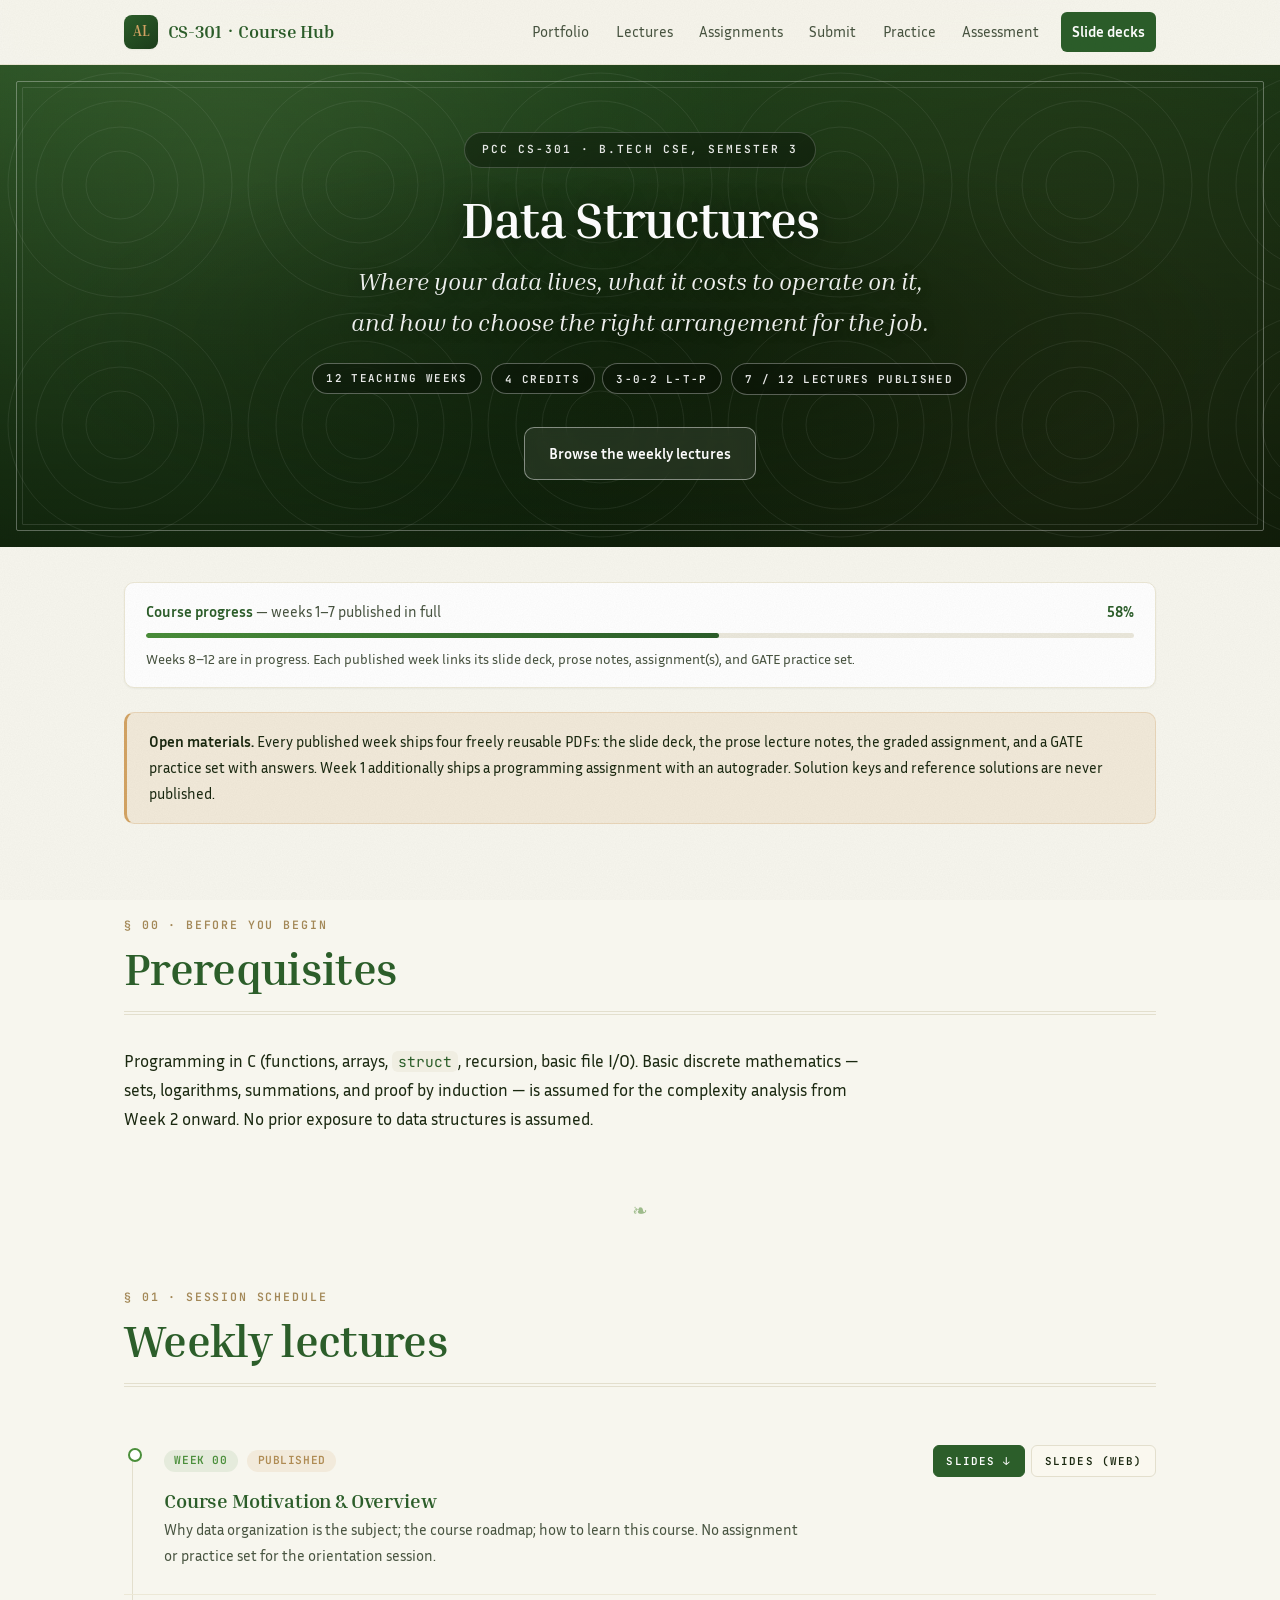
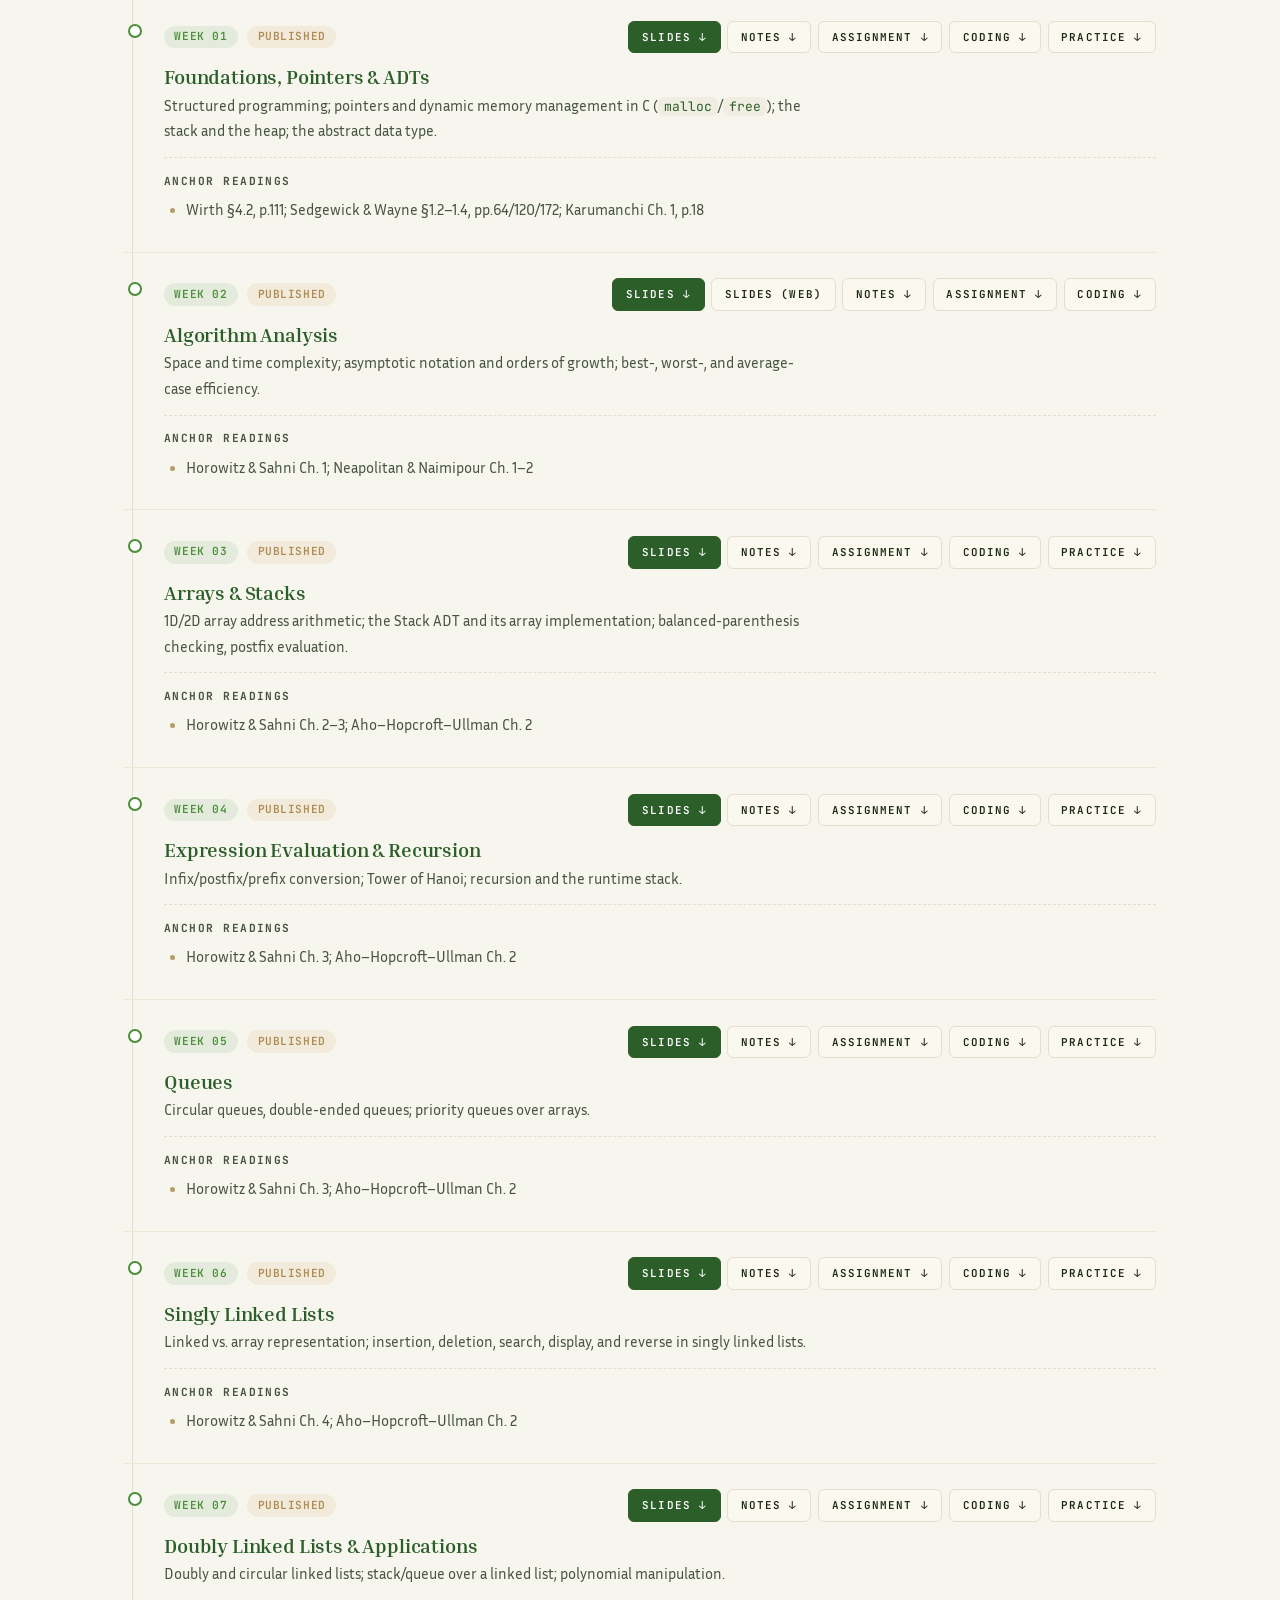
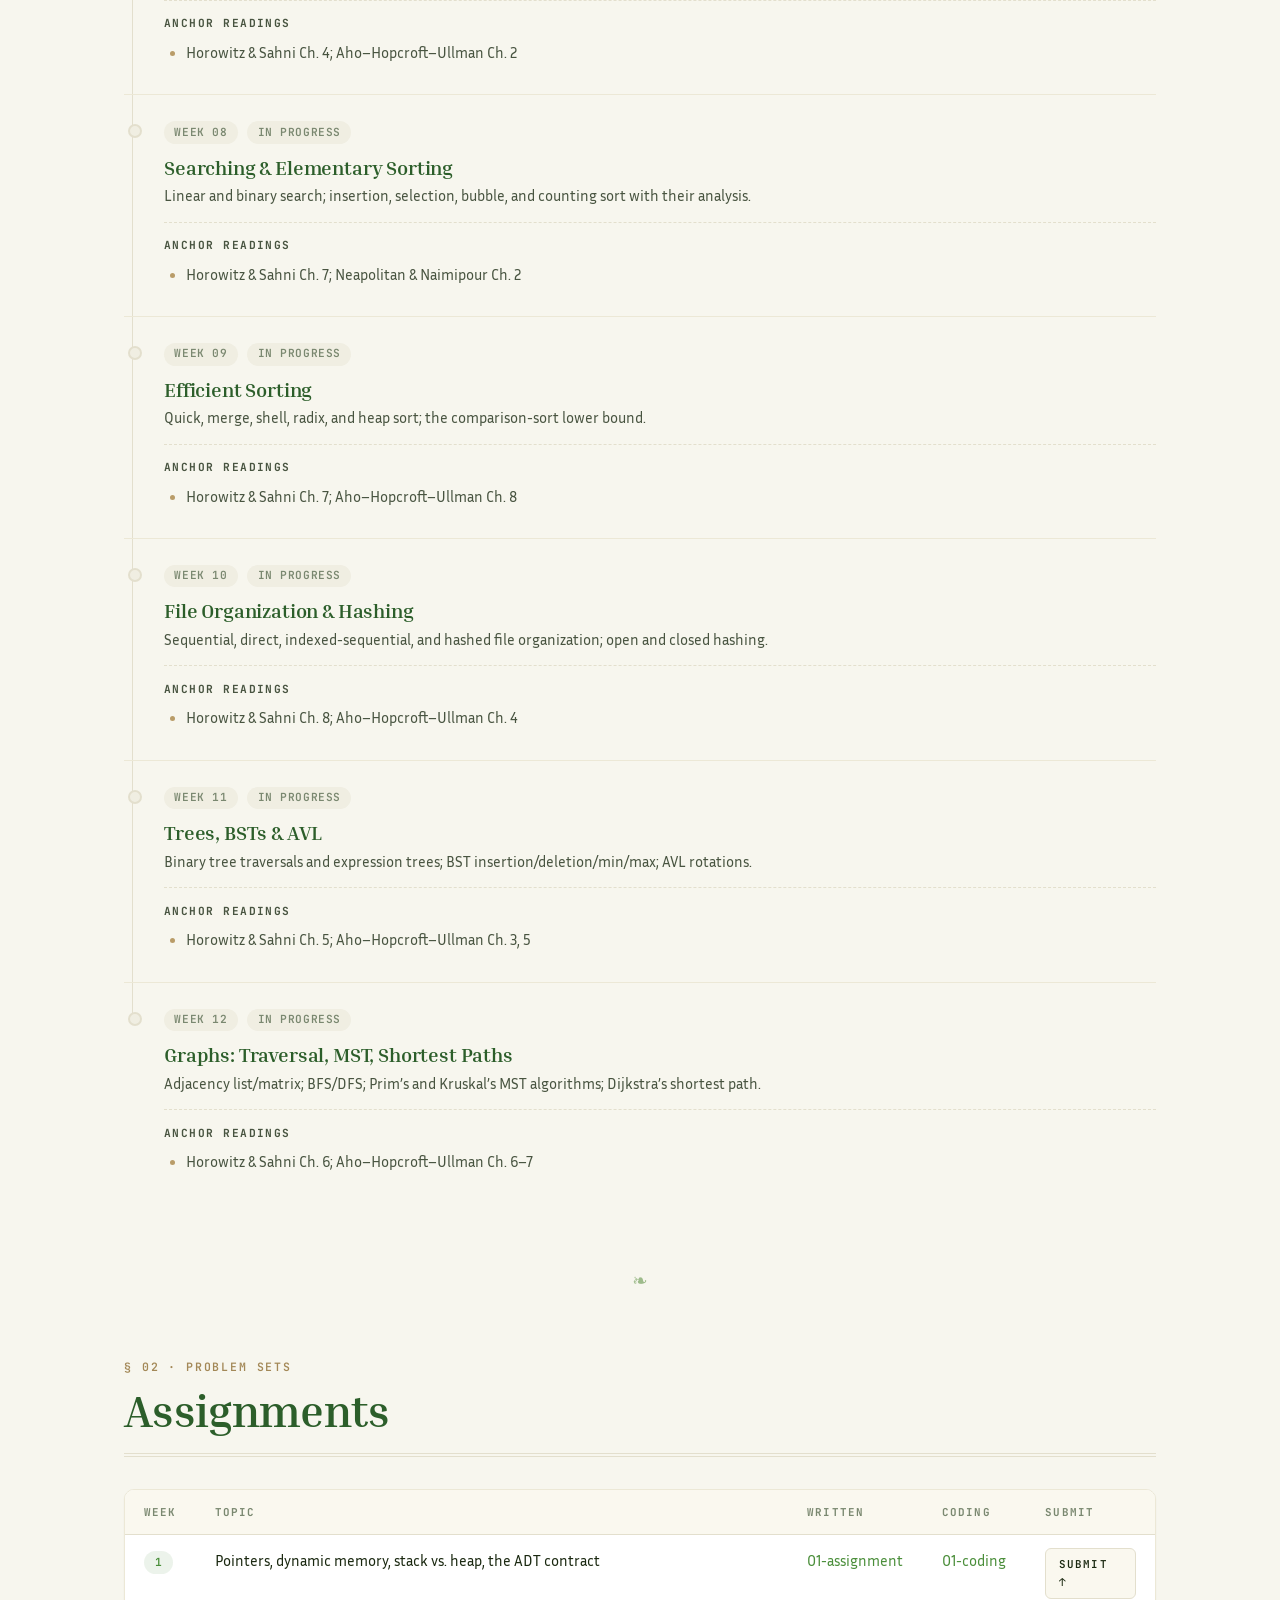
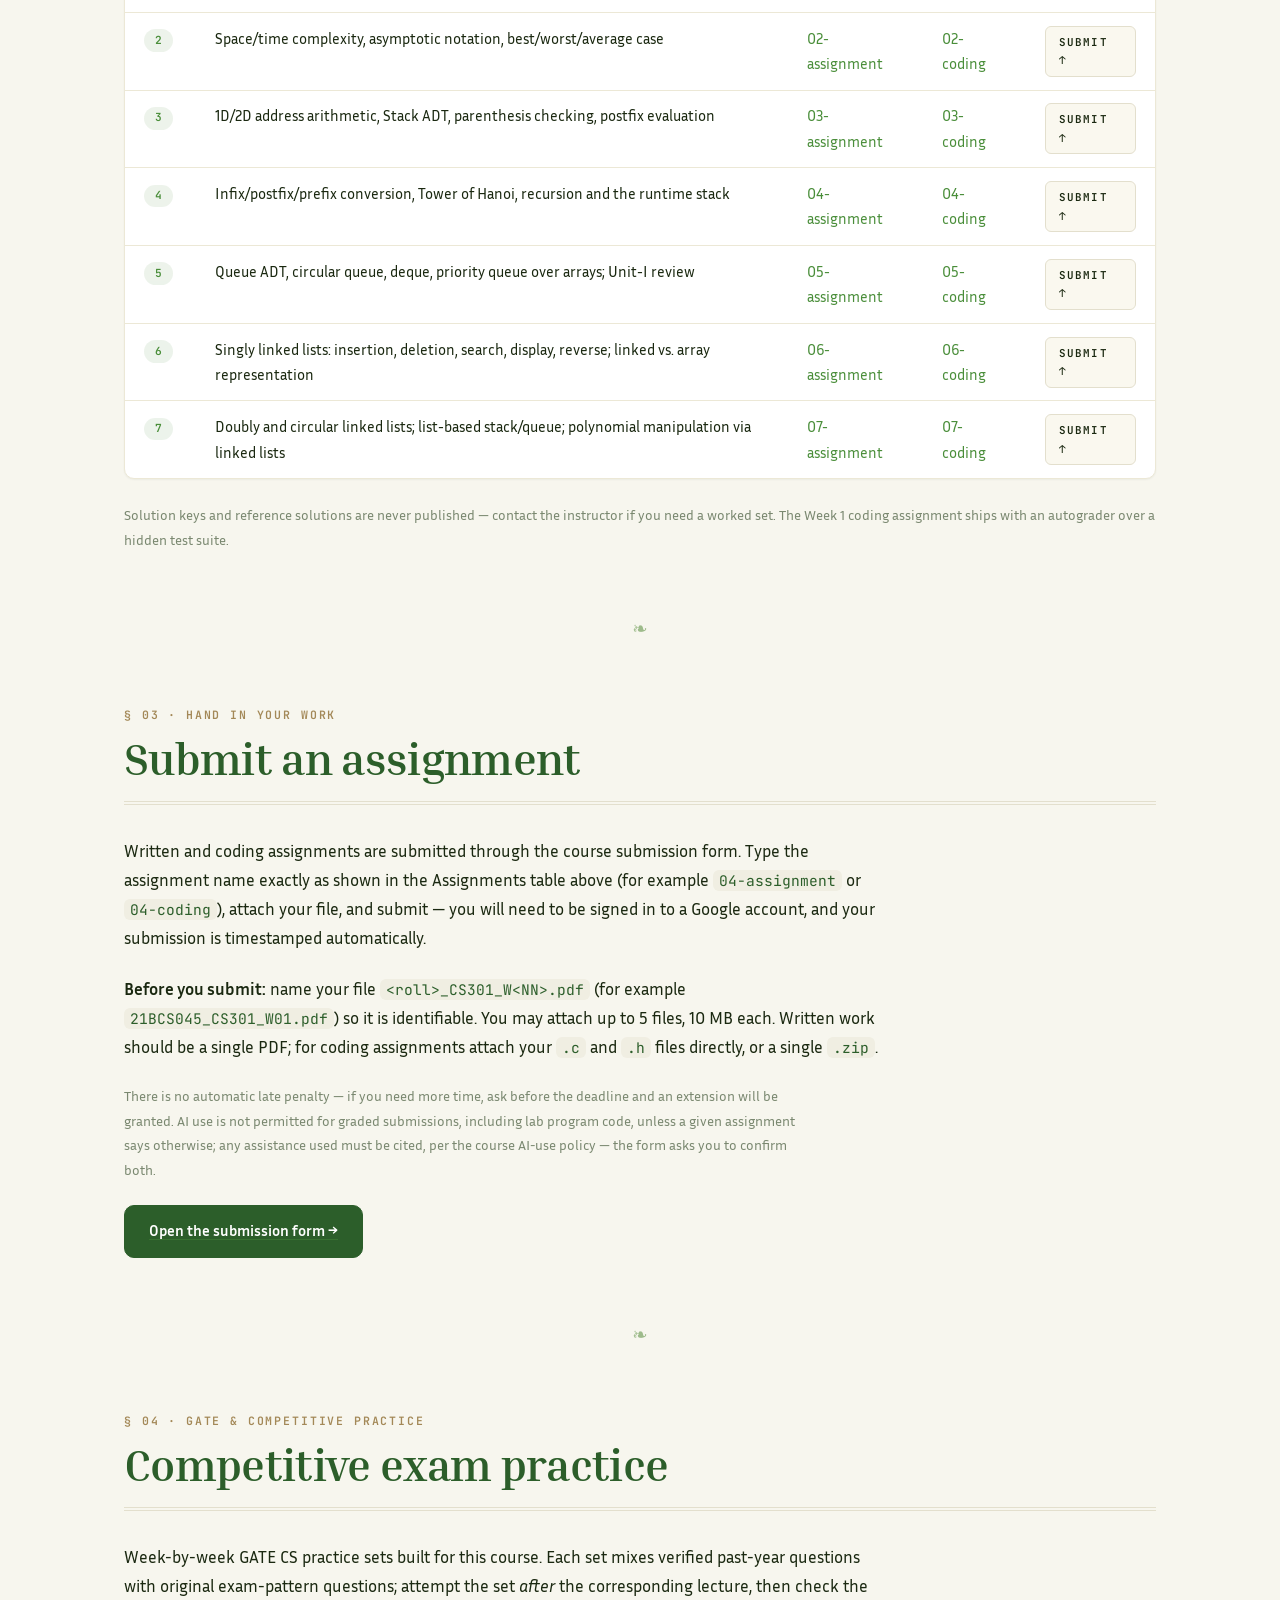
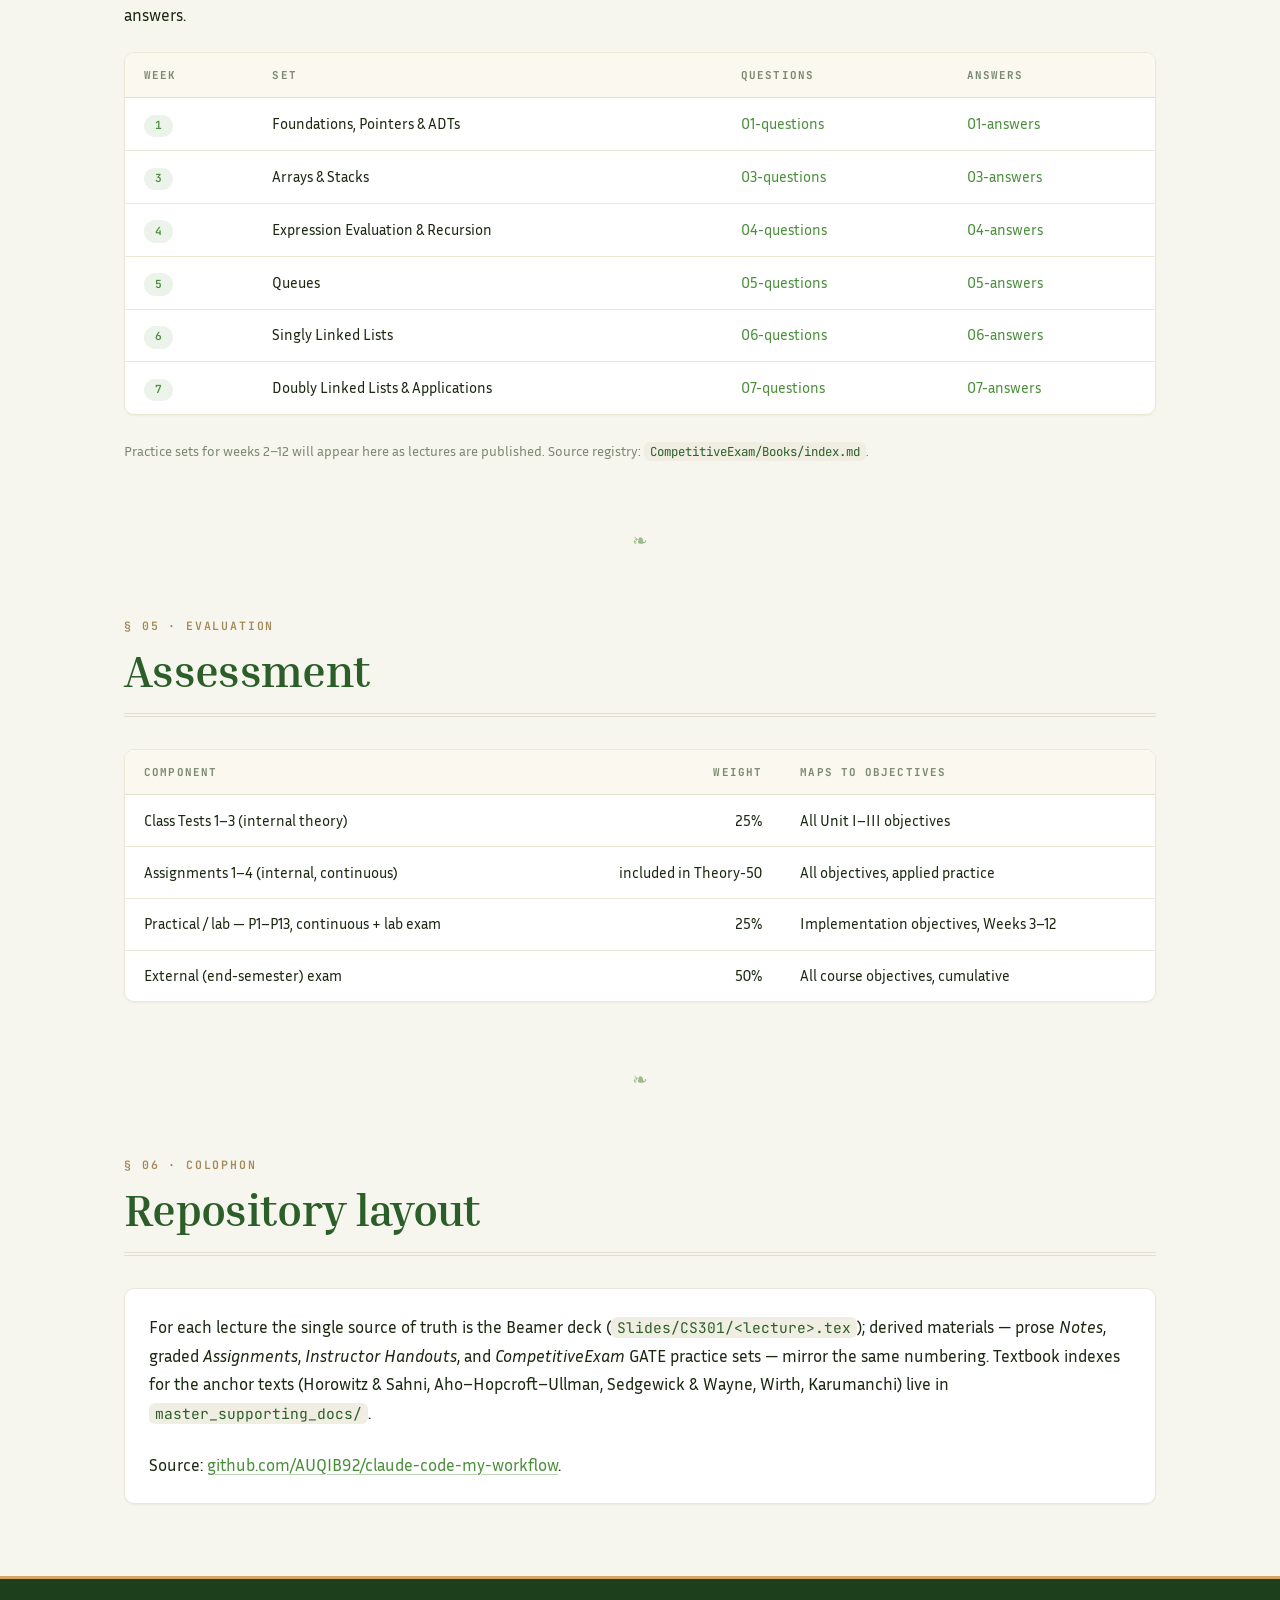
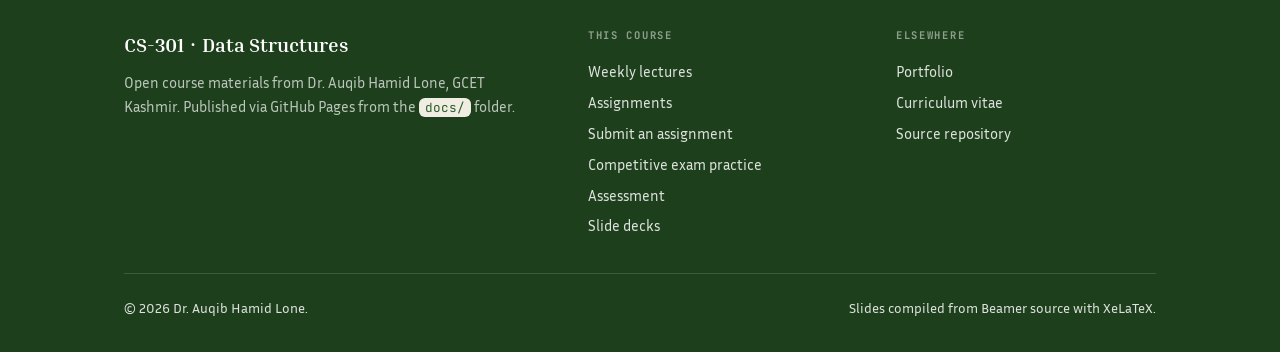
==== docs/courses/cs301/index.html @ 8ab89bd3 "Publish CS301 Week 7 (doubly linked lists & applications) course materials Slides: 39-frame Beamer d" ====
<!DOCTYPE html>
<html lang="en">
<head>
  <meta charset="UTF-8">
  <meta name="viewport" content="width=device-width, initial-scale=1.0">
  <title>Data Structures (CS-301) — Course Hub</title>
  <meta name="description" content="Lecture slides, notes, assignments, and competitive-exam practice for PCC CS-301 Data Structures — B.Tech CSE, Semester 3.">
  <meta name="keywords" content="CS-301, data structures, B.Tech, CSE, lecture slides, pointers, linked lists, trees, graphs, sorting, hashing, GATE CS">
  <meta name="author" content="Dr. Auqib Hamid Lone">
  <meta name="theme-color" content="#2c5e2a">

  <!-- Favicon (inline) -->
  <link rel="icon" href="data:image/svg+xml,%3Csvg xmlns='http://www.w3.org/2000/svg' viewBox='0 0 64 64'%3E%3Crect width='64' height='64' rx='14' fill='%232c5e2a'/%3E%3Ctext x='32' y='43' font-family='Georgia,serif' font-size='30' font-weight='700' fill='%23d4a464' text-anchor='middle'%3EAL%3C/text%3E%3C/svg%3E">

  <!-- Open Graph / social sharing -->
  <meta property="og:type" content="website">
  <meta property="og:title" content="Data Structures (CS-301)">
  <meta property="og:description" content="Course hub for PCC CS-301: 12-week lecture slides, notes, assignments, and GATE practice sets.">
  <meta property="og:url" content="https://auqib92.github.io/claude-code-my-workflow/courses/cs301/">

  <!-- Structured data for Google rich snippets -->
  <script type="application/ld+json">
  {
    "@context": "https://schema.org",
    "@type": "Course",
    "name": "Data Structures (PCC CS-301)",
    "description": "How a program lays out data in memory, what it costs to operate on it, and how to choose the right structure for a problem — from pointers and dynamic memory in C through linear ADTs, searching and sorting, to trees, balanced trees, hashing, and graphs.",
    "provider": { "@type": "Organization", "name": "B.Tech CSE, Semester 3" },
    "numberOfCredits": "4",
    "occupationalCredential": "B.Tech CSE",
    "teaches": "Pointers and dynamic memory in C, abstract data types, asymptotic complexity, stacks and queues, linked lists, searching and sorting, hashing, trees and AVL trees, graph traversal and shortest paths"
  }
  </script>

  <link rel="preconnect" href="https://fonts.googleapis.com">
  <link rel="preconnect" href="https://fonts.gstatic.com" crossorigin>
  <link href="https://fonts.googleapis.com/css2?family=Inria+Serif:ital,wght@0,400;0,700;1,400&family=Inria+Sans:wght@400;600;700&family=JetBrains+Mono:wght@400;600;700&display=swap" rel="stylesheet">
  <link rel="stylesheet" href="../../assets/site.css">
</head>
<body>

  <a class="skip-link" href="#main">Skip to content</a>

  <nav class="navbar" id="topnav">
    <div class="container navbar-inner">
      <a class="brand" href="../../index.html"><span class="mark">AL</span>CS-301 &middot; Course Hub</a>
      <button class="menu-toggle" id="menuToggle" aria-label="Toggle navigation menu" aria-expanded="false">
        <span class="bar"></span><span class="bar"></span><span class="bar"></span>
      </button>
      <div class="nav-links" id="navLinks">
        <a href="../../index.html">Portfolio</a>
        <a href="#lectures">Lectures</a>
        <a href="#assignments">Assignments</a>
        <a href="#submit">Submit</a>
        <a href="#practice">Practice</a>
        <a href="#assessment">Assessment</a>
        <a href="../../slides/CS301/" class="cta">Slide decks</a>
      </div>
    </div>
    <div class="nav-progress" id="navProgress"></div>
  </nav>

  <!-- ================= HERO ================= -->
  <!-- No course photo yet — plain gradient hero (base .hero styling) rather
       than a hero-photo--cs301 variant. Add one later per the pattern
       documented above .hero-photo--cs401 in assets/site.css if a photo
       becomes available. -->
  <header class="hero hero-compact">
    <div class="hero-frame" aria-hidden="true"></div>
    <div class="hero-content">
      <p class="hero-eyebrow">PCC CS-301 &middot; B.Tech CSE, Semester 3</p>
      <h1>Data Structures</h1>
      <p class="hero-tagline">Where your data lives, what it costs to operate on it, and how to choose the right arrangement for the job.</p>
      <div class="hero-chips">
        <span class="chip-glass">12 teaching weeks</span>
        <span class="chip-glass">4 credits</span>
        <span class="chip-glass">3-0-2 L-T-P</span>
        <!-- publish-course-hub:hero-chips:start -->
        <span class="chip-glass">7 / 12 lectures published</span>
        <!-- publish-course-hub:hero-chips:end -->
      </div>
      <div class="hero-cta">
        <a href="#lectures" class="btn btn-glass">Browse the weekly lectures</a>
      </div>
    </div>
  </header>

  <main id="main" class="container" style="padding-top: 2.2rem">

    <!-- ================= PROGRESS ================= -->
    <!-- publish-course-hub:ribbon:start -->
    <div class="ribbon">
      <div class="row">
        <span><strong>Course progress</strong> &mdash; weeks 1&ndash;7 published in full</span>
        <strong>58%</strong>
      </div>
      <div class="track"><div class="fill" data-fill="58"></div></div>
      <p>Weeks 8&ndash;12 are in progress. Each published week links its slide deck, prose notes, assignment(s), and GATE practice set.</p>
    </div>
    <!-- publish-course-hub:ribbon:end -->

    <div class="alert">
      <p><strong>Open materials.</strong> Every published week ships four freely reusable PDFs: the slide deck, the prose lecture notes, the graded assignment, and a GATE practice set with answers. Week 1 additionally ships a programming assignment with an autograder. Solution keys and reference solutions are never published.</p>
    </div>

    <!-- ================= PREREQUISITES ================= -->
    <section class="section">
      <div class="section-head">
        <p class="section-eyebrow">&sect; 00 &middot; Before you begin</p>
        <h2 class="section-title">Prerequisites</h2>
      </div>
      <div class="prose">
        <p>Programming in C (functions, arrays, <code>struct</code>, recursion, basic file I/O). Basic discrete mathematics &mdash; sets, logarithms, summations, and proof by induction &mdash; is assumed for the complexity analysis from Week 2 onward. No prior exposure to data structures is assumed.</p>
      </div>
    </section>

    <!-- ================= WEEKLY LECTURES ================= -->
    <section id="lectures" class="section">
      <div class="section-head">
        <p class="section-eyebrow">&sect; 01 &middot; Session schedule</p>
        <h2 class="section-title">Weekly lectures</h2>
      </div>

      <!-- publish-course-hub:rail:start -->
      <div class="rail">

        <div class="rail-item">
          <span class="badge">Week 00</span>
          <span class="badge badge-accent">Published</span>
          <div class="rail-actions">
            <a class="btn-sm" href="../../slides/CS301/00-course-motivation-overview.pdf">Slides &darr;</a>
            <a class="btn-sm ghost" href="../../slides/CS301/00-course-motivation-overview.html">Slides (Web)</a>
          </div>
          <div class="rail-body">
            <h3 class="rail-title">Course Motivation &amp; Overview</h3>
            <p class="rail-text">Why data organization is the subject; the course roadmap; how to learn this course. No assignment or practice set for the orientation session.</p>
          </div>
        </div>

        <div class="rail-item">
          <span class="badge">Week 01</span>
          <span class="badge badge-accent">Published</span>
          <div class="rail-actions">
            <a class="btn-sm" href="../../slides/CS301/01-foundations-pointers-adt.pdf">Slides &darr;</a>
            <a class="btn-sm ghost" href="../../notes/CS301/01-foundations-pointers-adt-notes.pdf">Notes &darr;</a>
            <a class="btn-sm ghost" href="../../assignments/CS301/01-foundations-pointers-adt-assignment.pdf">Assignment &darr;</a>
            <a class="btn-sm ghost" href="../../assignments/CS301/01-foundations-pointers-adt-coding-assignment.pdf">Coding &darr;</a>
            <a class="btn-sm ghost" href="../../competitive-exam/CS301/01-foundations-pointers-adt-questions.pdf">Practice &darr;</a>
          </div>
          <div class="rail-body">
            <h3 class="rail-title">Foundations, Pointers &amp; ADTs</h3>
            <p class="rail-text">Structured programming; pointers and dynamic memory management in C (<code>malloc</code>/<code>free</code>); the stack and the heap; the abstract data type.</p>
            <div class="rail-readings">
              <h5>Anchor readings</h5>
              <ul><li>Wirth &sect;4.2, p.111; Sedgewick &amp; Wayne &sect;1.2&ndash;1.4, pp.64/120/172; Karumanchi Ch. 1, p.18</li></ul>
            </div>
          </div>
        </div>

        <div class="rail-item">
          <span class="badge">Week 02</span>
          <span class="badge badge-accent">Published</span>
          <div class="rail-actions">
            <a class="btn-sm" href="../../slides/CS301/02-algorithm-analysis.pdf">Slides &darr;</a>
            <a class="btn-sm ghost" href="../../slides/CS301/02-algorithm-analysis.html">Slides (Web)</a>
            <a class="btn-sm ghost" href="../../notes/CS301/02-algorithm-analysis-notes.pdf">Notes &darr;</a>
            <a class="btn-sm ghost" href="../../assignments/CS301/02-algorithm-analysis-assignment.pdf">Assignment &darr;</a>
            <a class="btn-sm ghost" href="../../assignments/CS301/02-algorithm-analysis-coding-assignment.pdf">Coding &darr;</a>
          </div>
          <div class="rail-body">
            <h3 class="rail-title">Algorithm Analysis</h3>
            <p class="rail-text">Space and time complexity; asymptotic notation and orders of growth; best-, worst-, and average-case efficiency.</p>
            <div class="rail-readings">
              <h5>Anchor readings</h5>
              <ul><li>Horowitz &amp; Sahni Ch. 1; Neapolitan &amp; Naimipour Ch. 1&ndash;2</li></ul>
            </div>
          </div>
        </div>

        <div class="rail-item">
          <span class="badge">Week 03</span>
          <span class="badge badge-accent">Published</span>
          <div class="rail-actions">
            <a class="btn-sm" href="../../slides/CS301/03-arrays-stacks.pdf">Slides &darr;</a>
            <a class="btn-sm ghost" href="../../notes/CS301/03-arrays-stacks-notes.pdf">Notes &darr;</a>
            <a class="btn-sm ghost" href="../../assignments/CS301/03-arrays-stacks-assignment.pdf">Assignment &darr;</a>
            <a class="btn-sm ghost" href="../../assignments/CS301/03-arrays-stacks-coding-assignment.pdf">Coding &darr;</a>
            <a class="btn-sm ghost" href="../../competitive-exam/CS301/03-arrays-stacks-questions.pdf">Practice &darr;</a>
          </div>
          <div class="rail-body">
            <h3 class="rail-title">Arrays &amp; Stacks</h3>
            <p class="rail-text">1D/2D array address arithmetic; the Stack ADT and its array implementation; balanced-parenthesis checking, postfix evaluation.</p>
            <div class="rail-readings">
              <h5>Anchor readings</h5>
              <ul><li>Horowitz &amp; Sahni Ch. 2&ndash;3; Aho&ndash;Hopcroft&ndash;Ullman Ch. 2</li></ul>
            </div>
          </div>
        </div>

        <div class="rail-item">
          <span class="badge">Week 04</span>
          <span class="badge badge-accent">Published</span>
          <div class="rail-actions">
            <a class="btn-sm" href="../../slides/CS301/04-expression-evaluation.pdf">Slides &darr;</a>
            <a class="btn-sm ghost" href="../../notes/CS301/04-expression-evaluation-notes.pdf">Notes &darr;</a>
            <a class="btn-sm ghost" href="../../assignments/CS301/04-expression-evaluation-assignment.pdf">Assignment &darr;</a>
            <a class="btn-sm ghost" href="../../assignments/CS301/04-expression-evaluation-coding-assignment.pdf">Coding &darr;</a>
            <a class="btn-sm ghost" href="../../competitive-exam/CS301/04-expression-evaluation-questions.pdf">Practice &darr;</a>
          </div>
          <div class="rail-body">
            <h3 class="rail-title">Expression Evaluation &amp; Recursion</h3>
            <p class="rail-text">Infix/postfix/prefix conversion; Tower of Hanoi; recursion and the runtime stack.</p>
            <div class="rail-readings">
              <h5>Anchor readings</h5>
              <ul><li>Horowitz &amp; Sahni Ch. 3; Aho&ndash;Hopcroft&ndash;Ullman Ch. 2</li></ul>
            </div>
          </div>
        </div>

        <div class="rail-item">
          <span class="badge">Week 05</span>
          <span class="badge badge-accent">Published</span>
          <div class="rail-actions">
            <a class="btn-sm" href="../../slides/CS301/05-queues.pdf">Slides &darr;</a>
            <a class="btn-sm ghost" href="../../notes/CS301/05-queues-notes.pdf">Notes &darr;</a>
            <a class="btn-sm ghost" href="../../assignments/CS301/05-queues-assignment.pdf">Assignment &darr;</a>
            <a class="btn-sm ghost" href="../../assignments/CS301/05-queues-coding-assignment.pdf">Coding &darr;</a>
            <a class="btn-sm ghost" href="../../competitive-exam/CS301/05-queues-questions.pdf">Practice &darr;</a>
          </div>
          <div class="rail-body">
            <h3 class="rail-title">Queues</h3>
            <p class="rail-text">Circular queues, double-ended queues; priority queues over arrays.</p>
            <div class="rail-readings">
              <h5>Anchor readings</h5>
              <ul><li>Horowitz &amp; Sahni Ch. 3; Aho&ndash;Hopcroft&ndash;Ullman Ch. 2</li></ul>
            </div>
          </div>
        </div>

        <div class="rail-item">
          <span class="badge">Week 06</span>
          <span class="badge badge-accent">Published</span>
          <div class="rail-actions">
            <a class="btn-sm" href="../../slides/CS301/06-linked-lists-singly.pdf">Slides &darr;</a>
            <a class="btn-sm ghost" href="../../notes/CS301/06-linked-lists-singly-notes.pdf">Notes &darr;</a>
            <a class="btn-sm ghost" href="../../assignments/CS301/06-linked-lists-singly-assignment.pdf">Assignment &darr;</a>
            <a class="btn-sm ghost" href="../../assignments/CS301/06-linked-lists-singly-coding-assignment.pdf">Coding &darr;</a>
            <a class="btn-sm ghost" href="../../competitive-exam/CS301/06-linked-lists-singly-questions.pdf">Practice &darr;</a>
          </div>
          <div class="rail-body">
            <h3 class="rail-title">Singly Linked Lists</h3>
            <p class="rail-text">Linked vs. array representation; insertion, deletion, search, display, and reverse in singly linked lists.</p>
            <div class="rail-readings">
              <h5>Anchor readings</h5>
              <ul><li>Horowitz &amp; Sahni Ch. 4; Aho&ndash;Hopcroft&ndash;Ullman Ch. 2</li></ul>
            </div>
          </div>
        </div>

        <div class="rail-item">
          <span class="badge">Week 07</span>
          <span class="badge badge-accent">Published</span>
          <div class="rail-actions">
            <a class="btn-sm" href="../../slides/CS301/07-linked-lists-doubly-applications.pdf">Slides &darr;</a>
            <a class="btn-sm ghost" href="../../notes/CS301/07-linked-lists-doubly-applications-notes.pdf">Notes &darr;</a>
            <a class="btn-sm ghost" href="../../assignments/CS301/07-linked-lists-doubly-applications-assignment.pdf">Assignment &darr;</a>
            <a class="btn-sm ghost" href="../../assignments/CS301/07-linked-lists-doubly-applications-coding-assignment.pdf">Coding &darr;</a>
            <a class="btn-sm ghost" href="../../competitive-exam/CS301/07-linked-lists-doubly-applications-questions.pdf">Practice &darr;</a>
          </div>
          <div class="rail-body">
            <h3 class="rail-title">Doubly Linked Lists &amp; Applications</h3>
            <p class="rail-text">Doubly and circular linked lists; stack/queue over a linked list; polynomial manipulation.</p>
            <div class="rail-readings">
              <h5>Anchor readings</h5>
              <ul><li>Horowitz &amp; Sahni Ch. 4; Aho&ndash;Hopcroft&ndash;Ullman Ch. 2</li></ul>
            </div>
          </div>
        </div>

        <div class="rail-item dim">
          <span class="badge badge-muted">Week 08</span>
          <span class="badge badge-muted">In progress</span>
          <div class="rail-body">
            <h3 class="rail-title">Searching &amp; Elementary Sorting</h3>
            <p class="rail-text">Linear and binary search; insertion, selection, bubble, and counting sort with their analysis.</p>
            <div class="rail-readings">
              <h5>Anchor readings</h5>
              <ul><li>Horowitz &amp; Sahni Ch. 7; Neapolitan &amp; Naimipour Ch. 2</li></ul>
            </div>
          </div>
        </div>

        <div class="rail-item dim">
          <span class="badge badge-muted">Week 09</span>
          <span class="badge badge-muted">In progress</span>
          <div class="rail-body">
            <h3 class="rail-title">Efficient Sorting</h3>
            <p class="rail-text">Quick, merge, shell, radix, and heap sort; the comparison-sort lower bound.</p>
            <div class="rail-readings">
              <h5>Anchor readings</h5>
              <ul><li>Horowitz &amp; Sahni Ch. 7; Aho&ndash;Hopcroft&ndash;Ullman Ch. 8</li></ul>
            </div>
          </div>
        </div>

        <div class="rail-item dim">
          <span class="badge badge-muted">Week 10</span>
          <span class="badge badge-muted">In progress</span>
          <div class="rail-body">
            <h3 class="rail-title">File Organization &amp; Hashing</h3>
            <p class="rail-text">Sequential, direct, indexed-sequential, and hashed file organization; open and closed hashing.</p>
            <div class="rail-readings">
              <h5>Anchor readings</h5>
              <ul><li>Horowitz &amp; Sahni Ch. 8; Aho&ndash;Hopcroft&ndash;Ullman Ch. 4</li></ul>
            </div>
          </div>
        </div>

        <div class="rail-item dim">
          <span class="badge badge-muted">Week 11</span>
          <span class="badge badge-muted">In progress</span>
          <div class="rail-body">
            <h3 class="rail-title">Trees, BSTs &amp; AVL</h3>
            <p class="rail-text">Binary tree traversals and expression trees; BST insertion/deletion/min/max; AVL rotations.</p>
            <div class="rail-readings">
              <h5>Anchor readings</h5>
              <ul><li>Horowitz &amp; Sahni Ch. 5; Aho&ndash;Hopcroft&ndash;Ullman Ch. 3, 5</li></ul>
            </div>
          </div>
        </div>

        <div class="rail-item dim">
          <span class="badge badge-muted">Week 12</span>
          <span class="badge badge-muted">In progress</span>
          <div class="rail-body">
            <h3 class="rail-title">Graphs: Traversal, MST, Shortest Paths</h3>
            <p class="rail-text">Adjacency list/matrix; BFS/DFS; Prim&rsquo;s and Kruskal&rsquo;s MST algorithms; Dijkstra&rsquo;s shortest path.</p>
            <div class="rail-readings">
              <h5>Anchor readings</h5>
              <ul><li>Horowitz &amp; Sahni Ch. 6; Aho&ndash;Hopcroft&ndash;Ullman Ch. 6&ndash;7</li></ul>
            </div>
          </div>
        </div>

      </div>
      <!-- publish-course-hub:rail:end -->
    </section>

    <!-- ================= ASSIGNMENTS ================= -->
    <section id="assignments" class="section">
      <div class="section-head">
        <p class="section-eyebrow">&sect; 02 &middot; Problem sets</p>
        <h2 class="section-title">Assignments</h2>
      </div>
      <!-- publish-course-hub:assignments-table:start -->
      <div class="table-card">
        <table>
          <thead>
            <tr><th>Week</th><th>Topic</th><th>Written</th><th>Coding</th><th>Submit</th></tr>
          </thead>
          <tbody>
            <tr>
              <td><span class="badge">1</span></td>
              <td>Pointers, dynamic memory, stack vs. heap, the ADT contract</td>
              <td><a href="../../assignments/CS301/01-foundations-pointers-adt-assignment.pdf">01-assignment</a></td>
              <td><a href="../../assignments/CS301/01-foundations-pointers-adt-coding-assignment.pdf">01-coding</a></td>
              <td><a class="btn-sm ghost" href="#submit">Submit &uarr;</a></td>
            </tr>
            <tr>
              <td><span class="badge">2</span></td>
              <td>Space/time complexity, asymptotic notation, best/worst/average case</td>
              <td><a href="../../assignments/CS301/02-algorithm-analysis-assignment.pdf">02-assignment</a></td>
              <td><a href="../../assignments/CS301/02-algorithm-analysis-coding-assignment.pdf">02-coding</a></td>
              <td><a class="btn-sm ghost" href="#submit">Submit &uarr;</a></td>
            </tr>
            <tr>
              <td><span class="badge">3</span></td>
              <td>1D/2D address arithmetic, Stack ADT, parenthesis checking, postfix evaluation</td>
              <td><a href="../../assignments/CS301/03-arrays-stacks-assignment.pdf">03-assignment</a></td>
              <td><a href="../../assignments/CS301/03-arrays-stacks-coding-assignment.pdf">03-coding</a></td>
              <td><a class="btn-sm ghost" href="#submit">Submit &uarr;</a></td>
            </tr>
            <tr>
              <td><span class="badge">4</span></td>
              <td>Infix/postfix/prefix conversion, Tower of Hanoi, recursion and the runtime stack</td>
              <td><a href="../../assignments/CS301/04-expression-evaluation-assignment.pdf">04-assignment</a></td>
              <td><a href="../../assignments/CS301/04-expression-evaluation-coding-assignment.pdf">04-coding</a></td>
              <td><a class="btn-sm ghost" href="#submit">Submit &uarr;</a></td>
            </tr>
            <tr>
              <td><span class="badge">5</span></td>
              <td>Queue ADT, circular queue, deque, priority queue over arrays; Unit-I review</td>
              <td><a href="../../assignments/CS301/05-queues-assignment.pdf">05-assignment</a></td>
              <td><a href="../../assignments/CS301/05-queues-coding-assignment.pdf">05-coding</a></td>
              <td><a class="btn-sm ghost" href="#submit">Submit &uarr;</a></td>
            </tr>
            <tr>
              <td><span class="badge">6</span></td>
              <td>Singly linked lists: insertion, deletion, search, display, reverse; linked vs. array representation</td>
              <td><a href="../../assignments/CS301/06-linked-lists-singly-assignment.pdf">06-assignment</a></td>
              <td><a href="../../assignments/CS301/06-linked-lists-singly-coding-assignment.pdf">06-coding</a></td>
              <td><a class="btn-sm ghost" href="#submit">Submit &uarr;</a></td>
            </tr>
            <tr>
              <td><span class="badge">7</span></td>
              <td>Doubly and circular linked lists; list-based stack/queue; polynomial manipulation via linked lists</td>
              <td><a href="../../assignments/CS301/07-linked-lists-doubly-applications-assignment.pdf">07-assignment</a></td>
              <td><a href="../../assignments/CS301/07-linked-lists-doubly-applications-coding-assignment.pdf">07-coding</a></td>
              <td><a class="btn-sm ghost" href="#submit">Submit &uarr;</a></td>
            </tr>
          </tbody>
        </table>
      </div>
      <!-- publish-course-hub:assignments-table:end -->
      <p class="text-muted" style="font-size:.9rem">Solution keys and reference solutions are never published &mdash; contact the instructor if you need a worked set. The Week 1 coding assignment ships with an autograder over a hidden test suite.</p>
    </section>

    <!-- ================= SUBMIT WORK ================= -->
    <!-- Hand-owned section: NOT regenerated by /publish-course-hub. -->
    <section id="submit" class="section">
      <div class="section-head">
        <p class="section-eyebrow">&sect; 03 &middot; Hand in your work</p>
        <h2 class="section-title">Submit an assignment</h2>
      </div>
      <div class="prose">
        <p>Written and coding assignments are submitted through the course submission form. Type the assignment name exactly as shown in the Assignments table above (for example <code>04-assignment</code> or <code>04-coding</code>), attach your file, and submit &mdash; you will need to be signed in to a Google account, and your submission is timestamped automatically.</p>
        <p><strong>Before you submit:</strong> name your file <code>&lt;roll&gt;_CS301_W&lt;NN&gt;.pdf</code> (for example <code>21BCS045_CS301_W01.pdf</code>) so it is identifiable. You may attach up to 5 files, 10&nbsp;MB each. Written work should be a single PDF; for coding assignments attach your <code>.c</code> and <code>.h</code> files directly, or a single <code>.zip</code>.</p>
        <p class="text-muted" style="font-size:.9rem">There is no automatic late penalty &mdash; if you need more time, ask before the deadline and an extension will be granted. AI use is not permitted for graded submissions, including lab program code, unless a given assignment says otherwise; any assistance used must be cited, per the course AI-use policy &mdash; the form asks you to confirm both.</p>
      </div>
      <p style="margin-top:1.4rem">
        <a class="btn" href="https://docs.google.com/forms/d/e/1FAIpQLScOFSDYqD3Zui1wBf8sDCj273R1gEOdMQDeqt7Gt4c09IaQjg/viewform" target="_blank" rel="noopener">Open the submission form &rarr;</a>
      </p>
    </section>

    <!-- ================= COMPETITIVE EXAM PRACTICE ================= -->
    <section id="practice" class="section">
      <div class="section-head">
        <p class="section-eyebrow">&sect; 04 &middot; GATE &amp; competitive practice</p>
        <h2 class="section-title">Competitive exam practice</h2>
      </div>
      <p class="prose" style="max-width:76ch">Week-by-week GATE CS practice sets built for this course. Each set mixes verified past-year questions with original exam-pattern questions; attempt the set <em>after</em> the corresponding lecture, then check the answers.</p>
      <!-- publish-course-hub:practice-table:start -->
      <div class="table-card">
        <table>
          <thead>
            <tr><th>Week</th><th>Set</th><th>Questions</th><th>Answers</th></tr>
          </thead>
          <tbody>
            <tr>
              <td><span class="badge">1</span></td>
              <td>Foundations, Pointers &amp; ADTs</td>
              <td><a href="../../competitive-exam/CS301/01-foundations-pointers-adt-questions.pdf">01-questions</a></td>
              <td><a href="../../competitive-exam/CS301/01-foundations-pointers-adt-answers.pdf">01-answers</a></td>
            </tr>
            <tr>
              <td><span class="badge">3</span></td>
              <td>Arrays &amp; Stacks</td>
              <td><a href="../../competitive-exam/CS301/03-arrays-stacks-questions.pdf">03-questions</a></td>
              <td><a href="../../competitive-exam/CS301/03-arrays-stacks-answers.pdf">03-answers</a></td>
            </tr>
            <tr>
              <td><span class="badge">4</span></td>
              <td>Expression Evaluation &amp; Recursion</td>
              <td><a href="../../competitive-exam/CS301/04-expression-evaluation-questions.pdf">04-questions</a></td>
              <td><a href="../../competitive-exam/CS301/04-expression-evaluation-answers.pdf">04-answers</a></td>
            </tr>
            <tr>
              <td><span class="badge">5</span></td>
              <td>Queues</td>
              <td><a href="../../competitive-exam/CS301/05-queues-questions.pdf">05-questions</a></td>
              <td><a href="../../competitive-exam/CS301/05-queues-answers.pdf">05-answers</a></td>
            </tr>
            <tr>
              <td><span class="badge">6</span></td>
              <td>Singly Linked Lists</td>
              <td><a href="../../competitive-exam/CS301/06-linked-lists-singly-questions.pdf">06-questions</a></td>
              <td><a href="../../competitive-exam/CS301/06-linked-lists-singly-answers.pdf">06-answers</a></td>
            </tr>
            <tr>
              <td><span class="badge">7</span></td>
              <td>Doubly Linked Lists &amp; Applications</td>
              <td><a href="../../competitive-exam/CS301/07-linked-lists-doubly-applications-questions.pdf">07-questions</a></td>
              <td><a href="../../competitive-exam/CS301/07-linked-lists-doubly-applications-answers.pdf">07-answers</a></td>
            </tr>
          </tbody>
        </table>
      </div>
      <!-- publish-course-hub:practice-table:end -->
      <p class="text-muted" style="font-size:.9rem">Practice sets for weeks 2&ndash;12 will appear here as lectures are published. Source registry: <code>CompetitiveExam/Books/index.md</code>.</p>
    </section>

    <!-- ================= ASSESSMENT ================= -->
    <section id="assessment" class="section">
      <div class="section-head">
        <p class="section-eyebrow">&sect; 05 &middot; Evaluation</p>
        <h2 class="section-title">Assessment</h2>
      </div>
      <div class="table-card">
        <table>
          <thead>
            <tr><th>Component</th><th class="num">Weight</th><th>Maps to objectives</th></tr>
          </thead>
          <tbody>
            <tr><td>Class Tests 1&ndash;3 (internal theory)</td><td class="num">25%</td><td>All Unit I&ndash;III objectives</td></tr>
            <tr><td>Assignments 1&ndash;4 (internal, continuous)</td><td class="num">included in Theory-50</td><td>All objectives, applied practice</td></tr>
            <tr><td>Practical / lab &mdash; P1&ndash;P13, continuous + lab exam</td><td class="num">25%</td><td>Implementation objectives, Weeks 3&ndash;12</td></tr>
            <tr><td>External (end-semester) exam</td><td class="num">50%</td><td>All course objectives, cumulative</td></tr>
          </tbody>
        </table>
      </div>
    </section>

    <!-- ================= REPOSITORY ================= -->
    <section class="section">
      <div class="section-head">
        <p class="section-eyebrow">&sect; 06 &middot; Colophon</p>
        <h2 class="section-title">Repository layout</h2>
      </div>
      <div class="card">
        <p>For each lecture the single source of truth is the Beamer deck (<code>Slides/CS301/&lt;lecture&gt;.tex</code>); derived materials &mdash; prose <em>Notes</em>, graded <em>Assignments</em>, <em>Instructor Handouts</em>, and <em>CompetitiveExam</em> GATE practice sets &mdash; mirror the same numbering. Textbook indexes for the anchor texts (Horowitz &amp; Sahni, Aho&ndash;Hopcroft&ndash;Ullman, Sedgewick &amp; Wayne, Wirth, Karumanchi) live in <code>master_supporting_docs/</code>.</p>
        <p>Source: <a href="https://github.com/AUQIB92/claude-code-my-workflow">github.com/AUQIB92/claude-code-my-workflow</a>.</p>
      </div>
    </section>

  </main>

  <!-- ================= FOOTER ================= -->
  <footer class="footer">
    <div class="container">
      <div class="footer-grid">
        <div class="footer-brand">
          <p class="footer-wordmark">CS-301 &middot; Data Structures</p>
          <p class="footer-tagline">Open course materials from Dr. Auqib Hamid Lone, GCET Kashmir. Published via GitHub Pages from the <code>docs/</code> folder.</p>
        </div>
        <div>
          <p class="footer-heading">This course</p>
          <ul class="footer-nav">
            <li><a href="#lectures">Weekly lectures</a></li>
            <li><a href="#assignments">Assignments</a></li>
            <li><a href="#submit">Submit an assignment</a></li>
            <li><a href="#practice">Competitive exam practice</a></li>
            <li><a href="#assessment">Assessment</a></li>
            <li><a href="../../slides/CS301/">Slide decks</a></li>
          </ul>
        </div>
        <div>
          <p class="footer-heading">Elsewhere</p>
          <ul class="footer-nav">
            <li><a href="../../index.html">Portfolio</a></li>
            <li><a href="../../CV/Auqib-Hamid-Lone-CV.pdf">Curriculum vitae</a></li>
            <li><a href="https://github.com/AUQIB92/claude-code-my-workflow">Source repository</a></li>
          </ul>
        </div>
      </div>
      <div class="footer-bottom">
        <p>&copy; <span id="year"></span> Dr. Auqib Hamid Lone.</p>
        <p>Slides compiled from Beamer source with XeLaTeX.</p>
      </div>
    </div>
  </footer>

  <a class="to-top" href="#" aria-label="Back to top">&uarr;</a>

  <script>
    document.getElementById('year').textContent = new Date().getFullYear();

    // Mobile menu
    const toggle = document.getElementById('menuToggle');
    const links = document.getElementById('navLinks');
    toggle.addEventListener('click', () => {
      const open = links.classList.toggle('active');
      toggle.classList.toggle('active', open);
      toggle.setAttribute('aria-expanded', open);
      document.body.classList.toggle('menu-open', open);
    });
    links.querySelectorAll('a').forEach(a => a.addEventListener('click', () => {
      links.classList.remove('active');
      toggle.classList.remove('active');
      toggle.setAttribute('aria-expanded', 'false');
      document.body.classList.remove('menu-open');
    }));

    // Navbar shadow, reading progress, back-to-top
    const nav = document.getElementById('topnav');
    const progress = document.getElementById('navProgress');
    const totop = document.querySelector('.to-top');
    addEventListener('scroll', () => {
      nav.classList.toggle('scrolled', scrollY > 8);
      totop.classList.toggle('visible', scrollY > 520);
      const max = document.documentElement.scrollHeight - innerHeight;
      progress.style.transform = 'scaleX(' + (max > 0 ? Math.min(scrollY / max, 1) : 0) + ')';
    }, { passive: true });
    totop.addEventListener('click', (e) => { e.preventDefault(); scrollTo({ top: 0, behavior: 'smooth' }); });

    // Animate the progress ribbon when it enters view
    const fill = document.querySelector('.ribbon .fill');
    if (fill) {
      const io = new IntersectionObserver((entries) => {
        entries.forEach(e => {
          if (e.isIntersecting) { fill.style.width = fill.dataset.fill + '%'; io.unobserve(e.target); }
        });
      }, { threshold: 0.4 });
      io.observe(fill.closest('.ribbon'));
    }
  </script>

  <!-- Cloudflare Web Analytics -->
  <script type='module' src='https://static.cloudflareinsights.com/beacon.min.js' data-cf-beacon='{"token": "a1fe2658b43b4757be5204e3c4812746"}'></script>
  <!-- End Cloudflare Web Analytics -->

  <!-- GoatCounter Analytics -->
  <script data-goatcounter="https://academic-workflow.goatcounter.com/count"
          async src="//gc.zgo.at/count.js"></script>
  <!-- End GoatCounter Analytics -->

</body>
</html>
---- docs/assets/site.css ----
/* ==========================================================================
   Dr. Auqib Hamid Lone — teaching & research pages
   Design language: a scholarly field manual.
   Cedar green + brass on paper; Inria Serif display, Inria Sans text,
   JetBrains Mono for technical labels. Light & dark via color-scheme.
   ========================================================================== */

:root {
  color-scheme: light;

  --primary: #2c5e2a;
  --primary-dark: #1d3f1c;
  --secondary: #4a8e3a;
  --accent: #d4a464;
  --ink: #1a2810;
  --ink-soft: #485440;
  --muted: #7a8870;
  --surface: #ffffff;
  --surface-alt: #faf8ef;
  --surface-sunken: #f0eee2;
  --page-bg: #f7f6ee;
  --border: #e3dfcd;
  --border-soft: #ece8d6;
  --glow: rgba(212, 164, 100, 0.14);
  --glow-strong: rgba(212, 164, 100, 0.24);

  --font-display: "Inria Serif", "Iowan Old Style", Georgia, serif;
  --font-body: "Inria Sans", system-ui, -apple-system, "Segoe UI", sans-serif;
  --font-mono: "JetBrains Mono", ui-monospace, SFMono-Regular, monospace;

  --radius-sm: 6px;
  --radius: 10px;
  --radius-pill: 999px;

  --shadow-xs: 0 1px 2px rgba(20, 30, 10, 0.05);
  --shadow: 0 1px 2px rgba(20, 30, 10, 0.05), 0 2px 6px rgba(20, 30, 10, 0.06);
  --shadow-md: 0 6px 14px -4px rgba(20, 30, 10, 0.12), 0 2px 6px -2px rgba(20, 30, 10, 0.06);

  --ease: cubic-bezier(0.2, 0, 0, 1);
  --fast: 140ms;
  --med: 220ms;

  --nav-h: 64px;
}

@media (prefers-color-scheme: dark) {
  :root {
    color-scheme: dark;

    --primary: #8edc6f;
    --primary-dark: #6cbb50;
    --secondary: #a4e486;
    --accent: #e6b87a;
    --ink: #eef4e6;
    --ink-soft: #c2cfb6;
    --muted: #8b9881;
    --surface: #16201a;
    --surface-alt: #1c2820;
    --surface-sunken: #11180e;
    --page-bg: #0c130a;
    --border: #29362a;
    --border-soft: #1f2a20;
    --glow: rgba(230, 184, 122, 0.12);
    --glow-strong: rgba(230, 184, 122, 0.22);

    --shadow-xs: 0 1px 2px rgba(0, 0, 0, 0.4);
    --shadow: 0 1px 2px rgba(0, 0, 0, 0.4), 0 2px 6px rgba(0, 0, 0, 0.45);
    --shadow-md: 0 6px 14px -4px rgba(0, 0, 0, 0.55), 0 2px 6px -2px rgba(0, 0, 0, 0.4);
  }
}

/* ---------- Base ---------- */

* { box-sizing: border-box; margin: 0; padding: 0; }

::selection { background: var(--secondary); color: #fff; }
@media (prefers-color-scheme: dark) { ::selection { color: #0a1005; } }

html {
  scroll-behavior: smooth;
  scroll-padding-top: calc(var(--nav-h) + 12px);
  scrollbar-color: var(--border) transparent;
  scrollbar-width: thin;
}

body {
  font-family: var(--font-body);
  font-size: 17px;
  line-height: 1.7;
  color: var(--ink);
  background-color: var(--page-bg);
  background-image: radial-gradient(1100px 420px at 50% -120px, var(--glow), transparent 70%);
  background-repeat: no-repeat;
  min-width: 320px;
  -webkit-font-smoothing: antialiased;
  -moz-osx-font-smoothing: grayscale;
  overflow-wrap: break-word;
}

/* Paper grain — a barely-there film over everything */
body::after {
  content: "";
  position: fixed;
  inset: 0;
  z-index: 2000;
  pointer-events: none;
  opacity: 0.05;
  background-image: url("data:image/svg+xml,%3Csvg xmlns='http://www.w3.org/2000/svg' width='160' height='160'%3E%3Cfilter id='n'%3E%3CfeTurbulence type='fractalNoise' baseFrequency='0.85' numOctaves='2' stitchTiles='stitch'/%3E%3CfeColorMatrix type='matrix' values='0 0 0 0 0 0 0 0 0 0 0 0 0 0 0 0 0 0 0.6 0'/%3E%3C/filter%3E%3Crect width='100%25' height='100%25' filter='url(%23n)'/%3E%3C/svg%3E");
}
@media (prefers-color-scheme: dark) { body::after { filter: invert(1); opacity: 0.045; } }

body.menu-open { overflow: hidden; }

a { color: var(--secondary); text-decoration: none; transition: color var(--fast) var(--ease); }
a:hover { color: var(--primary); }

p a,
li a {
  text-decoration: underline;
  text-decoration-thickness: 1px;
  text-underline-offset: 0.2em;
  text-decoration-color: color-mix(in srgb, var(--secondary) 40%, transparent);
}
p a:hover,
li a:hover { text-decoration-color: var(--primary); text-decoration-thickness: 2px; }

:focus-visible {
  outline: 2px solid color-mix(in srgb, var(--secondary) 55%, transparent);
  outline-offset: 3px;
  border-radius: 4px;
}

h1, h2, h3, h4 {
  font-family: var(--font-display);
  font-weight: 700;
  line-height: 1.18;
  color: var(--primary);
  letter-spacing: -0.008em;
}

p { margin-bottom: 1.4rem; }
ul, ol { margin-bottom: 1.4rem; padding-left: 1.4rem; }
li { margin-bottom: 0.35rem; }
li::marker { color: color-mix(in srgb, var(--accent) 70%, var(--muted)); }

code {
  font-family: var(--font-mono);
  font-size: 0.86em;
  background: var(--surface-sunken);
  padding: 1px 6px;
  border-radius: var(--radius-sm);
  color: var(--primary);
}

.container { max-width: 1080px; margin: 0 auto; padding: 0 1.5rem; }
@media (max-width: 576px) { .container { padding: 0 1rem; } }

.skip-link {
  position: absolute;
  left: 1rem;
  top: -3rem;
  z-index: 1200;
  background: var(--primary);
  color: #fff;
  padding: 0.5rem 1rem;
  border-radius: var(--radius-sm);
  font-weight: 600;
  transition: top var(--med) var(--ease);
}
.skip-link:focus { top: 0.75rem; color: #fff; }

/* ---------- Navbar ---------- */

.navbar {
  position: sticky;
  top: 0;
  z-index: 1000;
  background-color: color-mix(in srgb, var(--page-bg) 86%, transparent);
  border-bottom: 1px solid var(--border-soft);
  backdrop-filter: saturate(140%) blur(14px);
  -webkit-backdrop-filter: saturate(140%) blur(14px);
  transition: box-shadow var(--med) var(--ease), border-color var(--med) var(--ease);
}
.navbar.scrolled { border-bottom-color: var(--border); box-shadow: var(--shadow); }

.navbar-inner {
  height: var(--nav-h);
  display: flex;
  justify-content: space-between;
  align-items: center;
  gap: 1rem;
}

.brand {
  font-family: var(--font-display);
  font-weight: 700;
  font-size: 1.12rem;
  letter-spacing: -0.008em;
  color: var(--primary);
  white-space: nowrap;
  display: inline-flex;
  align-items: center;
  gap: 0.6rem;
}
.brand:hover { color: var(--primary); }
.brand .mark {
  width: 34px;
  height: 34px;
  border-radius: 8px;
  display: grid;
  place-items: center;
  background: linear-gradient(145deg, var(--primary), var(--primary-dark));
  color: var(--accent);
  font-family: var(--font-display);
  font-size: 0.85rem;
  box-shadow: var(--shadow-xs);
}
@media (prefers-color-scheme: dark) {
  .brand .mark { color: #0a1005; background: linear-gradient(145deg, var(--primary), var(--primary-dark)); }
}

.nav-links { display: flex; align-items: center; gap: 0.25rem; }
.nav-links a {
  color: var(--ink-soft);
  font-weight: 500;
  font-size: 0.93rem;
  padding: 0.45rem 0.7rem;
  border-radius: var(--radius-sm);
}
.nav-links a:hover {
  color: var(--primary);
  background-color: color-mix(in srgb, var(--secondary) 9%, transparent);
}
.nav-links a.cta {
  color: #fff;
  background: var(--primary);
  font-weight: 600;
  margin-left: 0.4rem;
}
.nav-links a.cta:hover { background: var(--primary-dark); color: #fff; }
@media (prefers-color-scheme: dark) {
  .nav-links a.cta { color: #0a1005; }
  .nav-links a.cta:hover { color: #0a1005; }
}

/* Reading-progress hairline along the navbar's lower edge */
.nav-progress {
  position: absolute;
  left: 0;
  right: 0;
  bottom: -1px;
  height: 2px;
  background: linear-gradient(90deg, var(--secondary), var(--accent));
  transform: scaleX(0);
  transform-origin: 0 50%;
  pointer-events: none;
}

/* Hamburger */
.menu-toggle {
  display: none;
  width: 44px;
  height: 44px;
  background: transparent;
  border: none;
  cursor: pointer;
  position: relative;
  flex-shrink: 0;
}
.menu-toggle .bar {
  position: absolute;
  left: 10px;
  right: 10px;
  height: 2px;
  border-radius: 2px;
  background: var(--ink);
  transition: transform var(--med) var(--ease), opacity var(--med) var(--ease);
}
.menu-toggle .bar:nth-child(1) { top: 14px; }
.menu-toggle .bar:nth-child(2) { top: 21px; }
.menu-toggle .bar:nth-child(3) { top: 28px; }
.menu-toggle.active .bar:nth-child(1) { transform: translateY(7px) rotate(-45deg); }
.menu-toggle.active .bar:nth-child(2) { opacity: 0; }
.menu-toggle.active .bar:nth-child(3) { transform: translateY(-7px) rotate(45deg); }

@media (max-width: 860px) {
  .navbar { backdrop-filter: none; -webkit-backdrop-filter: none; background: var(--page-bg); }
  .menu-toggle { display: block; z-index: 1010; }
  .nav-links {
    position: fixed;
    inset: 0;
    z-index: 1005;
    flex-direction: column;
    align-items: stretch;
    justify-content: flex-start;
    gap: 0;
    background: var(--page-bg);
    padding: 84px 1.5rem 1.5rem;
    overflow-y: auto;
    transform: translateY(-8px);
    opacity: 0;
    pointer-events: none;
    transition: opacity var(--med) var(--ease), transform var(--med) var(--ease);
  }
  .nav-links.active { transform: none; opacity: 1; pointer-events: auto; }
  .nav-links a {
    font-family: var(--font-display);
    font-size: 1.3rem;
    font-weight: 700;
    color: var(--ink);
    padding: 1rem 0.5rem;
    border-bottom: 1px solid var(--border-soft);
    border-radius: 0;
  }
  .nav-links a.cta { background: none; color: var(--primary); margin-left: 0; }
}

/* ---------- Hero ---------- */

.hero {
  position: relative;
  overflow: hidden;
  min-height: clamp(420px, 56vh, 600px);
  display: flex;
  align-items: center;
  justify-content: center;
  text-align: center;
  color: #fff;
  padding: clamp(3rem, 8vw, 6rem) 1.5rem;
  background:
    radial-gradient(ellipse 62% 58% at 50% 58%, rgba(8, 18, 4, 0.42) 0%, transparent 76%),
    linear-gradient(180deg, rgba(8, 18, 4, 0.30) 0%, rgba(8, 18, 4, 0.68) 100%),
    radial-gradient(circle at 18% 22%, rgba(164, 228, 134, 0.20), transparent 46%),
    radial-gradient(circle at 84% 78%, rgba(212, 164, 100, 0.16), transparent 50%),
    linear-gradient(155deg, #35682f 0%, #22491e 48%, #12290f 100%);
}

/* faint engraved contour rings over the hero field */
.hero::before {
  content: "";
  position: absolute;
  inset: 0;
  z-index: 0;
  opacity: 0.07;
  background-image: url("data:image/svg+xml,%3Csvg xmlns='http://www.w3.org/2000/svg' width='240' height='240' viewBox='0 0 240 240'%3E%3Cg fill='none' stroke='%23ffffff' stroke-width='1'%3E%3Ccircle cx='120' cy='120' r='34'/%3E%3Ccircle cx='120' cy='120' r='58'/%3E%3Ccircle cx='120' cy='120' r='84'/%3E%3Ccircle cx='120' cy='120' r='112'/%3E%3C/g%3E%3C/svg%3E");
  background-size: 240px 240px;
}

/* ---------- Course hero photo backgrounds ----------
   Per-course hero photo, composited with the exact same overlay-gradient
   recipe as the default ".hero" background (so brightness/contrast for the
   title text stays consistent) with the photo swapped in as the base layer
   instead of the plain color gradient. Add class "hero-photo hero-photo--
   <course>" on a course hub's <header class="hero ..."> and define a
   ".hero.hero-photo--<course>" override here pointing at the image. */

.hero.hero-photo--cs401 {
  background-image:
    radial-gradient(ellipse 62% 58% at 50% 58%, rgba(8, 18, 4, 0.42) 0%, transparent 76%),
    linear-gradient(180deg, rgba(8, 18, 4, 0.32) 0%, rgba(8, 18, 4, 0.70) 100%),
    radial-gradient(circle at 18% 22%, rgba(164, 228, 134, 0.14), transparent 46%),
    radial-gradient(circle at 84% 78%, rgba(212, 164, 100, 0.12), transparent 50%),
    url("../public/COA.png");
  background-size: cover;
  background-position: center;
}
.hero.hero-photo--cs401::before { content: none; }

/* Homepage hero: teaching montage as the base layer (same overlay recipe
   as the cs401 photo so title text stays readable). */
.hero.hero-photo--home {
  background-image:
    radial-gradient(ellipse 62% 58% at 50% 58%, rgba(8, 18, 4, 0.42) 0%, transparent 76%),
    linear-gradient(180deg, rgba(8, 18, 4, 0.32) 0%, rgba(8, 18, 4, 0.70) 100%),
    radial-gradient(circle at 18% 22%, rgba(164, 228, 134, 0.14), transparent 46%),
    radial-gradient(circle at 84% 78%, rgba(212, 164, 100, 0.12), transparent 50%),
    url("../public/MyBackground.png");
  background-size: cover;
  background-position: center;
}
.hero.hero-photo--home::before { content: none; }

/* Engraved double frame, like a book plate */
.hero-frame {
  position: absolute;
  inset: 16px;
  border: 1px solid rgba(255, 255, 255, 0.32);
  border-radius: 2px;
  pointer-events: none;
  z-index: 1;
}
.hero-frame::before {
  content: "";
  position: absolute;
  inset: 5px;
  border: 1px solid rgba(255, 255, 255, 0.12);
  border-radius: 1px;
}

.hero-content { position: relative; z-index: 2; max-width: 820px; margin: 0 auto; }

.hero-eyebrow {
  display: inline-flex;
  align-items: center;
  gap: 0.6rem;
  font-family: var(--font-mono);
  font-size: 0.7rem;
  font-weight: 600;
  letter-spacing: 0.18em;
  text-transform: uppercase;
  color: rgba(255, 255, 255, 0.9);
  background: rgba(0, 0, 0, 0.30);
  border: 1px solid rgba(255, 255, 255, 0.20);
  border-radius: var(--radius-pill);
  padding: 0.45rem 1.1rem;
  margin-bottom: 1.5rem;
  backdrop-filter: blur(8px);
  -webkit-backdrop-filter: blur(8px);
}

.hero h1 {
  font-size: clamp(2.5rem, 1.1rem + 5vw, 4.4rem);
  color: #fff;
  line-height: 1.04;
  letter-spacing: -0.02em;
  margin-bottom: 1rem;
  text-wrap: balance;
  text-shadow: 0 2px 28px rgba(0, 0, 0, 0.5);
}

.hero-tagline {
  font-family: var(--font-display);
  font-style: italic;
  font-size: clamp(1.1rem, 0.6rem + 1.2vw, 1.5rem);
  color: rgba(255, 255, 255, 0.94);
  max-width: 44ch;
  margin: 0 auto 1.6rem;
  text-wrap: balance;
  text-shadow: 0 1px 14px rgba(0, 0, 0, 0.4);
}

.hero-chips {
  display: flex;
  gap: 0.5rem;
  justify-content: center;
  flex-wrap: wrap;
  margin-bottom: 2rem;
}

.chip-glass {
  font-family: var(--font-mono);
  font-size: 0.68rem;
  font-weight: 600;
  letter-spacing: 0.12em;
  text-transform: uppercase;
  color: rgba(255, 255, 255, 0.92);
  background: rgba(0, 0, 0, 0.28);
  border: 1px solid rgba(255, 255, 255, 0.32);
  border-radius: var(--radius-pill);
  padding: 0.34rem 0.85rem;
  backdrop-filter: blur(6px);
  -webkit-backdrop-filter: blur(6px);
}

.hero-cta { display: flex; gap: 0.85rem; justify-content: center; flex-wrap: wrap; }

.btn {
  display: inline-flex;
  align-items: center;
  gap: 0.45rem;
  padding: 0.8rem 1.5rem;
  border-radius: var(--radius);
  font-weight: 600;
  font-size: 0.95rem;
  cursor: pointer;
  border: 1px solid var(--primary);
  background: var(--primary);
  color: #fff;
  transition: background-color var(--fast) var(--ease), border-color var(--fast) var(--ease), color var(--fast) var(--ease), transform var(--fast) var(--ease);
}
.btn:hover { background: var(--primary-dark); border-color: var(--primary-dark); color: #fff; }
.btn:active { transform: translateY(1px); }
@media (prefers-color-scheme: dark) { .btn, .btn:hover { color: #0a1005; } }

.btn-glass {
  background: rgba(255, 255, 255, 0.08);
  border: 1px solid rgba(255, 255, 255, 0.45);
  color: #fff;
  backdrop-filter: blur(6px);
  -webkit-backdrop-filter: blur(6px);
}
.btn-glass:hover {
  background: rgba(255, 255, 255, 0.18);
  border-color: rgba(255, 255, 255, 0.85);
  color: #fff;
}

/* Compact hero for inner pages */
.hero-compact { min-height: 0; padding: clamp(2.6rem, 6vw, 4.2rem) 1.5rem; }
.hero-compact h1 { font-size: clamp(2rem, 1rem + 3.4vw, 3.2rem); }
.hero-compact .hero-tagline { margin-bottom: 1.3rem; }

/* ---------- Fact strip (between hero and first section) ---------- */

.strip {
  background: var(--surface-alt);
  border-top: 1px solid var(--border);
  border-bottom: 1px solid var(--border);
  padding: 1.6rem 0;
}
.strip-label {
  display: flex;
  align-items: center;
  justify-content: center;
  gap: 1rem;
  margin-bottom: 1.1rem;
  font-family: var(--font-mono);
  font-size: 0.7rem;
  font-weight: 600;
  letter-spacing: 0.16em;
  text-transform: uppercase;
  text-align: center;
  color: color-mix(in srgb, var(--accent) 65%, var(--ink-soft));
}
@media (prefers-color-scheme: dark) { .strip-label { color: var(--accent); } }
.strip-label::before,
.strip-label::after {
  content: "";
  height: 1px;
  width: clamp(1.25rem, 9vw, 5rem);
  background: linear-gradient(90deg, transparent, var(--border));
}
.strip-label::after { background: linear-gradient(90deg, var(--border), transparent); }

.strip-row {
  list-style: none;
  margin: 0;
  padding: 0;
  display: flex;
  flex-wrap: wrap;
  align-items: baseline;
  justify-content: center;
  gap: 0.5rem 2.4rem;
}
.strip-row li {
  margin: 0;
  font-family: var(--font-display);
  font-size: 1.02rem;
  color: var(--ink-soft);
  text-align: center;
}
.strip-row li b {
  display: block;
  font-size: 1.45rem;
  color: var(--primary);
  line-height: 1.2;
}
.strip-row li span {
  font-family: var(--font-mono);
  font-size: 0.66rem;
  font-weight: 600;
  letter-spacing: 0.1em;
  text-transform: uppercase;
  color: var(--muted);
}
@media (max-width: 576px) {
  .strip-label::before, .strip-label::after { display: none; }
  .strip-label { font-size: 0.63rem; }
}

/* ---------- Sections ---------- */

.section { padding: 4.2rem 0 0; position: relative; }

/* Aldus-leaf divider between chapters */
.section:not(:last-of-type)::after {
  content: "\2767";
  display: block;
  text-align: center;
  font-size: 1.15rem;
  line-height: 1;
  color: color-mix(in srgb, var(--secondary) 45%, var(--border));
  margin-top: 4.2rem;
}

.section-head {
  margin-bottom: 2rem;
  padding-bottom: 1rem;
  border-bottom: 4px double var(--border);
}
.section-eyebrow {
  font-family: var(--font-mono);
  font-size: 0.72rem;
  font-weight: 600;
  letter-spacing: 0.16em;
  text-transform: uppercase;
  color: color-mix(in srgb, var(--accent) 65%, var(--ink-soft));
  margin-bottom: 0.5rem;
}
@media (prefers-color-scheme: dark) { .section-eyebrow { color: var(--accent); } }
.section-title {
  font-size: clamp(1.85rem, 0.9rem + 2.5vw, 2.8rem);
  letter-spacing: -0.015em;
  margin: 0;
  text-wrap: balance;
}

.section > .container > p, .prose p { max-width: 76ch; }

/* Drop cap for lead paragraphs */
.dropcap > p:first-of-type::first-letter {
  font-family: var(--font-display);
  font-weight: 700;
  font-size: 3.2em;
  float: left;
  line-height: 0.8;
  padding: 0.06em 0.12em 0 0;
  color: var(--primary);
}

/* ---------- Cards ---------- */

.card {
  background: var(--surface);
  border: 1px solid var(--border-soft);
  border-radius: var(--radius);
  padding: 1.5rem;
  margin-bottom: 1.5rem;
  box-shadow: var(--shadow-xs);
}
@media (prefers-color-scheme: dark) { .card { border-color: var(--border); } }

.card-highlight {
  border-left: 3px solid var(--secondary);
  padding-left: calc(1.5rem + 1px);
}

.card h3 { font-size: 1.25rem; margin-bottom: 0.5rem; }
.card h4 { font-size: 1.1rem; margin-bottom: 0.35rem; }
.card > :last-child { margin-bottom: 0; }

.grid-2 { display: grid; grid-template-columns: repeat(2, minmax(0, 1fr)); gap: 1.5rem; }
.grid-2 .card { margin-bottom: 0; }
@media (max-width: 720px) { .grid-2 { grid-template-columns: 1fr; } }

/* ---------- Photos ---------- */

.hero-portrait {
  display: block;
  width: 128px;
  height: 128px;
  margin: 0 auto 1.4rem;
  border-radius: 50%;
  object-fit: cover;
  border: 3px solid rgba(255, 255, 255, 0.55);
  box-shadow: var(--shadow-md);
}

.photo-card {
  max-width: 380px;
  margin: 1.6rem auto 0;
  background: var(--surface);
  border: 1px solid var(--border-soft);
  border-radius: var(--radius);
  overflow: hidden;
  box-shadow: var(--shadow-xs);
}
.photo-card img { display: block; width: 100%; height: 210px; object-fit: cover; }
.photo-card figcaption {
  padding: 0.85rem 1.1rem;
  font-size: 0.85rem;
  color: var(--muted);
  text-align: center;
  border-top: 1px solid var(--border-soft);
}
@media (prefers-color-scheme: dark) { .photo-card { border-color: var(--border); } }

/* Pull quote */
.pullquote {
  font-family: var(--font-display);
  font-style: italic;
  font-size: 1.2rem;
  line-height: 1.55;
  color: var(--primary);
  background: var(--glow);
  border-left: 3px solid var(--accent);
  border-radius: 0 var(--radius) var(--radius) 0;
  padding: 1rem 1.4rem;
  margin: 1.4rem 0;
}

/* Alert callout */
.alert {
  background: var(--glow);
  border: 1px solid color-mix(in srgb, var(--accent) 28%, transparent);
  border-left: 3px solid var(--accent);
  padding: 1rem 1.4rem;
  margin-bottom: 1.5rem;
  border-radius: var(--radius);
  font-size: 0.95rem;
}
.alert p:last-child { margin-bottom: 0; }

/* Fact list inside cards */
.facts { list-style: none; padding: 0; margin: 0; }
.facts li {
  display: flex;
  justify-content: space-between;
  gap: 1rem;
  padding: 0.55rem 0;
  margin: 0;
  border-bottom: 1px dashed var(--border);
  font-size: 0.93rem;
}
.facts li:last-child { border-bottom: none; }
.facts li span { color: var(--muted); }
.facts li b { color: var(--ink); font-weight: 600; text-align: right; }
.facts li a { color: var(--secondary); font-weight: 600; }

/* ---------- Utilities ---------- */

.text-muted { color: var(--muted); }

/* ---------- Badges & chips ---------- */

.badge {
  display: inline-flex;
  align-items: center;
  gap: 0.3rem;
  font-family: var(--font-mono);
  font-size: 0.7rem;
  font-weight: 600;
  letter-spacing: 0.05em;
  text-transform: uppercase;
  line-height: 1.4;
  color: var(--secondary);
  background: color-mix(in srgb, var(--secondary) 10%, transparent);
  border-radius: var(--radius-pill);
  padding: 0.22rem 0.65rem;
  white-space: nowrap;
}
.badge-accent { background: var(--glow); color: color-mix(in srgb, var(--accent) 80%, var(--ink)); }
.badge-muted { background: var(--surface-sunken); color: var(--muted); }
@media (prefers-color-scheme: dark) {
  .badge-accent { color: var(--accent); }
}

/* ---------- Rail ledger (timeline / lecture list) ---------- */

.rail { margin: 0 0 1.5rem; }
.rail-item {
  position: relative;
  padding: 1.6rem 0 1.6rem 2.5rem;
  display: flex;
  flex-wrap: wrap;
  align-items: center;
  gap: 0.45rem 0.6rem;
}
.rail-item + .rail-item { border-top: 1px solid var(--border-soft); }

/* the connecting rail */
.rail-item::before {
  content: "";
  position: absolute;
  left: 0.5rem;
  top: 0;
  bottom: 0;
  width: 1px;
  background: var(--border);
}
.rail-item:first-child::before { top: 2rem; }
.rail-item:last-child::before { bottom: auto; height: 2rem; }

/* the node on the rail */
.rail-item::after {
  content: "";
  position: absolute;
  left: calc(0.5rem - 4.5px);
  top: 1.8rem;
  width: 10px;
  height: 10px;
  border-radius: 50%;
  background: var(--surface);
  border: 2px solid var(--secondary);
}
.rail-item.dim::after { border-color: var(--border); background: var(--surface-sunken); }

.rail-body { flex-basis: 100%; order: 6; }
.rail-title {
  font-family: var(--font-display);
  font-weight: 700;
  font-size: 1.28rem;
  color: var(--primary);
  letter-spacing: -0.008em;
  margin: 0.3rem 0 0.2rem;
}
.rail-org { font-size: 0.9rem; color: var(--muted); margin-bottom: 0.4rem; }
.rail-text { font-size: 0.95rem; color: var(--ink-soft); max-width: 72ch; margin-bottom: 0.4rem; }
.rail-text:last-child { margin-bottom: 0; }

.rail-readings {
  flex-basis: 100%;
  order: 7;
  margin-top: 0.8rem;
  padding-top: 0.85rem;
  border-top: 1px dashed var(--border);
  font-size: 0.92rem;
  color: var(--ink-soft);
}
.rail-readings h5 {
  font-family: var(--font-mono);
  font-size: 0.7rem;
  font-weight: 700;
  letter-spacing: 0.13em;
  text-transform: uppercase;
  color: var(--ink-soft);
  margin-bottom: 0.4rem;
}
.rail-readings ul { margin: 0; }
.rail-readings li { font-size: 0.92rem; margin-bottom: 0.25rem; }

.rail-spacer { margin-left: auto; }

/* Button cluster at the right of a rail row — mirrors the per-topic
   resource buttons in the appliedcryptography topic ledger */
.rail-actions {
  order: 5;
  margin-left: auto;
  display: flex;
  flex-wrap: wrap;
  gap: 0.4rem;
  justify-content: flex-end;
}

.btn-sm {
  font-family: var(--font-mono);
  font-size: 0.68rem;
  font-weight: 600;
  letter-spacing: 0.1em;
  text-transform: uppercase;
  padding: 0.38rem 0.8rem;
  border-radius: var(--radius-sm);
  border: 1px solid var(--primary);
  background: var(--primary);
  color: #fff;
  display: inline-flex;
  align-items: center;
  gap: 0.35rem;
  transition: background-color var(--fast) var(--ease), border-color var(--fast) var(--ease);
}
.btn-sm:hover { background: var(--primary-dark); border-color: var(--primary-dark); color: #fff; }
@media (prefers-color-scheme: dark) { .btn-sm, .btn-sm:hover { color: #0a1005; } }

.btn-sm.ghost {
  background: var(--surface-alt);
  border-color: var(--border);
  color: var(--ink);
}
.btn-sm.ghost:hover { background: var(--glow-strong); border-color: color-mix(in srgb, var(--accent) 60%, var(--border)); color: var(--ink); }

@media (max-width: 576px) {
  .rail-item { padding: 1.2rem 0 1.2rem 1.7rem; }
  .rail-item::before { left: 0.3rem; }
  .rail-item::after { left: calc(0.3rem - 4.5px); top: 1.45rem; }
  .rail-item:first-child::before { top: 1.65rem; }
  .rail-item:last-child::before { height: 1.65rem; }
  .rail-title { font-size: 1.12rem; }
  .rail-spacer { display: none; }
}

/* ---------- Course / deck cards ---------- */

.cards { display: grid; grid-template-columns: repeat(auto-fill, minmax(320px, 1fr)); gap: 1.5rem; margin-bottom: 1.5rem; }

.tile {
  position: relative;
  overflow: hidden;
  display: flex;
  flex-direction: column;
  gap: 0.7rem;
  background: var(--surface);
  border: 1px solid var(--border-soft);
  border-radius: var(--radius);
  padding: 1.6rem;
  color: inherit;
  box-shadow: var(--shadow-xs);
  transition: transform var(--med) var(--ease), box-shadow var(--med) var(--ease), border-color var(--med) var(--ease);
}
.tile:hover { transform: translateY(-4px); box-shadow: var(--shadow-md); border-color: var(--border); color: inherit; }
.tile::after {
  content: attr(data-glyph);
  position: absolute;
  top: -0.7rem;
  right: 0.5rem;
  font-family: var(--font-display);
  font-weight: 300;
  font-size: 4.4rem;
  line-height: 1.1;
  color: var(--ink);
  opacity: 0.05;
  pointer-events: none;
  user-select: none;
}
@media (prefers-color-scheme: dark) {
  .tile { border-color: var(--border); }
  .tile::after { opacity: 0.09; }
}
.tile .kicker {
  font-family: var(--font-mono);
  font-size: 0.68rem;
  font-weight: 600;
  letter-spacing: 0.12em;
  text-transform: uppercase;
  color: color-mix(in srgb, var(--accent) 70%, var(--ink-soft));
}
.tile h3 { font-size: 1.35rem; margin: 0; }
.tile p { font-size: 0.93rem; color: var(--ink-soft); margin: 0; flex: 1; }
.tile .meta { display: flex; gap: 0.4rem; flex-wrap: wrap; }
.tile .go { font-size: 0.92rem; font-weight: 600; color: var(--secondary); display: inline-flex; align-items: center; gap: 0.4rem; }
.tile .go::after { content: "\2192"; transition: transform var(--fast) var(--ease); }
.tile:hover .go::after { transform: translateX(4px); }
.tile.coming { opacity: 0.75; }
.tile.coming:hover { transform: none; box-shadow: var(--shadow-xs); }

/* ---------- Tables ---------- */

.table-card {
  background: var(--surface);
  border: 1px solid var(--border-soft);
  border-radius: var(--radius);
  box-shadow: var(--shadow-xs);
  overflow: hidden;
  overflow-x: auto;
  margin-bottom: 1.5rem;
}
@media (prefers-color-scheme: dark) { .table-card { border-color: var(--border); } }

table { width: 100%; border-collapse: collapse; font-size: 0.93rem; min-width: 560px; }
thead th {
  text-align: left;
  padding: 0.8rem 1.2rem;
  font-family: var(--font-mono);
  font-size: 0.68rem;
  font-weight: 700;
  letter-spacing: 0.1em;
  text-transform: uppercase;
  color: var(--muted);
  background: var(--surface-alt);
  border-bottom: 1px solid var(--border);
}
tbody td { padding: 0.8rem 1.2rem; border-bottom: 1px solid var(--border-soft); vertical-align: top; }
tbody tr:last-child td { border-bottom: none; }
tbody tr { transition: background var(--fast) var(--ease); }
tbody tr:hover { background: var(--surface-alt); }
td.num, th.num { text-align: right; font-variant-numeric: tabular-nums; }

/* ---------- Progress ribbon ---------- */

.ribbon {
  background: var(--surface);
  border: 1px solid var(--border-soft);
  border-radius: var(--radius);
  box-shadow: var(--shadow-xs);
  padding: 1rem 1.3rem;
  margin-bottom: 1.5rem;
  font-size: 0.93rem;
  color: var(--ink-soft);
}
@media (prefers-color-scheme: dark) { .ribbon { border-color: var(--border); } }
.ribbon .row { display: flex; justify-content: space-between; align-items: baseline; gap: 1rem; flex-wrap: wrap; }
.ribbon strong { color: var(--primary); font-weight: 700; }
.ribbon .track {
  flex-basis: 100%;
  height: 5px;
  margin-top: 0.5rem;
  background: color-mix(in srgb, var(--border) 70%, transparent);
  border-radius: var(--radius-pill);
  overflow: hidden;
}
.ribbon .fill {
  height: 100%;
  width: 0;
  background: linear-gradient(90deg, var(--secondary), var(--primary));
  border-radius: var(--radius-pill);
  transition: width 1s var(--ease);
}
@media (prefers-color-scheme: dark) { .ribbon .fill { background: linear-gradient(90deg, var(--secondary), var(--accent)); } }
.ribbon p { margin: 0.6rem 0 0; font-size: 0.88rem; }

/* ---------- Publication list ---------- */

.pub {
  display: grid;
  grid-template-columns: auto 1fr;
  gap: 1.2rem;
  align-items: start;
  background: var(--surface);
  border: 1px solid var(--border-soft);
  border-radius: var(--radius);
  padding: 1.3rem 1.5rem;
  margin-bottom: 1rem;
  box-shadow: var(--shadow-xs);
  transition: transform var(--med) var(--ease), box-shadow var(--med) var(--ease);
}
.pub:hover { transform: translateY(-2px); box-shadow: var(--shadow-md); }
@media (prefers-color-scheme: dark) { .pub { border-color: var(--border); } }
.pub .yr {
  font-family: var(--font-display);
  font-style: italic;
  color: color-mix(in srgb, var(--accent) 80%, var(--ink));
  font-size: 1.08rem;
  min-width: 3.2rem;
  line-height: 1.5;
}
@media (prefers-color-scheme: dark) { .pub .yr { color: var(--accent); } }
.pub h3 { font-size: 1.05rem; color: var(--ink); margin-bottom: 0.25rem; line-height: 1.4; }
.pub .venue { font-size: 0.85rem; color: var(--muted); margin-bottom: 0.4rem; }
.pub p { font-size: 0.92rem; color: var(--ink-soft); margin: 0; }
@media (max-width: 576px) { .pub { grid-template-columns: 1fr; gap: 0.2rem; } }

/* ---------- Contact band ---------- */

.contact-band {
  text-align: center;
  background:
    radial-gradient(circle at 15% 20%, rgba(212, 164, 100, 0.16), transparent 45%),
    radial-gradient(circle at 85% 85%, rgba(164, 228, 134, 0.12), transparent 45%),
    linear-gradient(150deg, #35682f 0%, #22491e 55%, #12290f 100%);
  border-radius: var(--radius);
  padding: clamp(2.5rem, 6vw, 4rem) 2rem;
  color: #fff;
  position: relative;
  overflow: hidden;
  box-shadow: var(--shadow-md);
}
.contact-band::before {
  content: "";
  position: absolute;
  inset: 12px;
  border: 1px solid rgba(255, 255, 255, 0.25);
  border-radius: 4px;
  pointer-events: none;
}
.contact-band h2 { color: #fff; font-size: clamp(1.7rem, 1rem + 2.2vw, 2.3rem); margin-bottom: 0.8rem; position: relative; }
.contact-band p { color: rgba(255, 255, 255, 0.88); max-width: 40em; margin: 0 auto 1.8rem; position: relative; }
.contact-band .hero-cta { position: relative; }

/* ---------- Footer ---------- */

.footer {
  background: var(--primary-dark);
  border-top: 3px solid var(--accent);
  color: rgba(255, 255, 255, 0.85);
  padding: 3rem 0 2rem;
  font-size: 0.92rem;
  margin-top: 4.5rem;
}
@media (prefers-color-scheme: dark) {
  .footer { background: #050a03; color: rgba(238, 244, 230, 0.72); }
}
.footer a { color: var(--accent); }
.footer a:hover { color: #fff; }

.footer-grid {
  display: grid;
  grid-template-columns: minmax(0, 1.6fr) minmax(0, 1fr) minmax(0, 1fr);
  gap: 2rem 3rem;
  margin-bottom: 2rem;
}
.footer-wordmark { font-family: var(--font-display); font-weight: 700; font-size: 1.25rem; color: #fff; margin-bottom: 0.6rem; }
.footer-tagline { margin: 0; max-width: 46ch; color: rgba(255, 255, 255, 0.7); line-height: 1.65; }
@media (prefers-color-scheme: dark) { .footer-tagline { color: rgba(238, 244, 230, 0.6); } }

.footer-heading {
  font-family: var(--font-mono);
  font-size: 0.66rem;
  font-weight: 700;
  letter-spacing: 0.16em;
  text-transform: uppercase;
  color: rgba(255, 255, 255, 0.5);
  margin-bottom: 0.7rem;
}
.footer-nav { list-style: none; padding: 0; margin: 0; }
.footer-nav li { margin: 0; }
.footer-nav a {
  display: block;
  width: fit-content;
  color: rgba(255, 255, 255, 0.85);
  padding: 0.18rem 0;
  text-decoration: none;
}
.footer-nav a:hover { color: var(--accent); }
@media (prefers-color-scheme: dark) { .footer-nav a { color: rgba(238, 244, 230, 0.75); } }

.footer-bottom {
  border-top: 1px solid rgba(255, 255, 255, 0.14);
  padding-top: 1.4rem;
  display: flex;
  justify-content: space-between;
  flex-wrap: wrap;
  gap: 0.6rem;
  font-size: 0.85rem;
}
.footer-bottom p { margin: 0; }

@media (max-width: 860px) {
  .footer-grid { grid-template-columns: 1fr 1fr; }
  .footer-brand { grid-column: 1 / -1; }
}
@media (max-width: 576px) { .footer-grid { grid-template-columns: 1fr; gap: 1.5rem; } }

/* ---------- Back to top ---------- */

.to-top {
  position: fixed;
  right: 1.15rem;
  bottom: 1.15rem;
  z-index: 900;
  width: 44px;
  height: 44px;
  border-radius: 50%;
  display: flex;
  align-items: center;
  justify-content: center;
  background: var(--surface);
  color: var(--primary);
  border: 1px solid var(--border);
  box-shadow: var(--shadow-md);
  font-size: 1.1rem;
  text-decoration: none;
  opacity: 0;
  transform: translateY(8px);
  pointer-events: none;
  transition: opacity var(--med) var(--ease), transform var(--med) var(--ease), background-color var(--fast) var(--ease), color var(--fast) var(--ease);
}
.to-top.visible { opacity: 1; transform: none; pointer-events: auto; }
.to-top:hover { background: var(--primary); color: #fff; border-color: var(--primary); }
@media (prefers-color-scheme: dark) { .to-top:hover { color: #0a1005; } }

/* ---------- Reduced motion & print ---------- */

@media (prefers-reduced-motion: reduce) {
  *, *::before, *::after {
    animation-duration: 0.01ms !important;
    animation-iteration-count: 1 !important;
    transition-duration: 0.01ms !important;
  }
  html { scroll-behavior: auto; }
}

@media print {
  .navbar, .hero-cta, .to-top, .footer-nav, .menu-toggle, body::after { display: none !important; }
  body { background: #fff; color: #000; }
  .card, .rail-item, .pub { break-inside: avoid; }
}
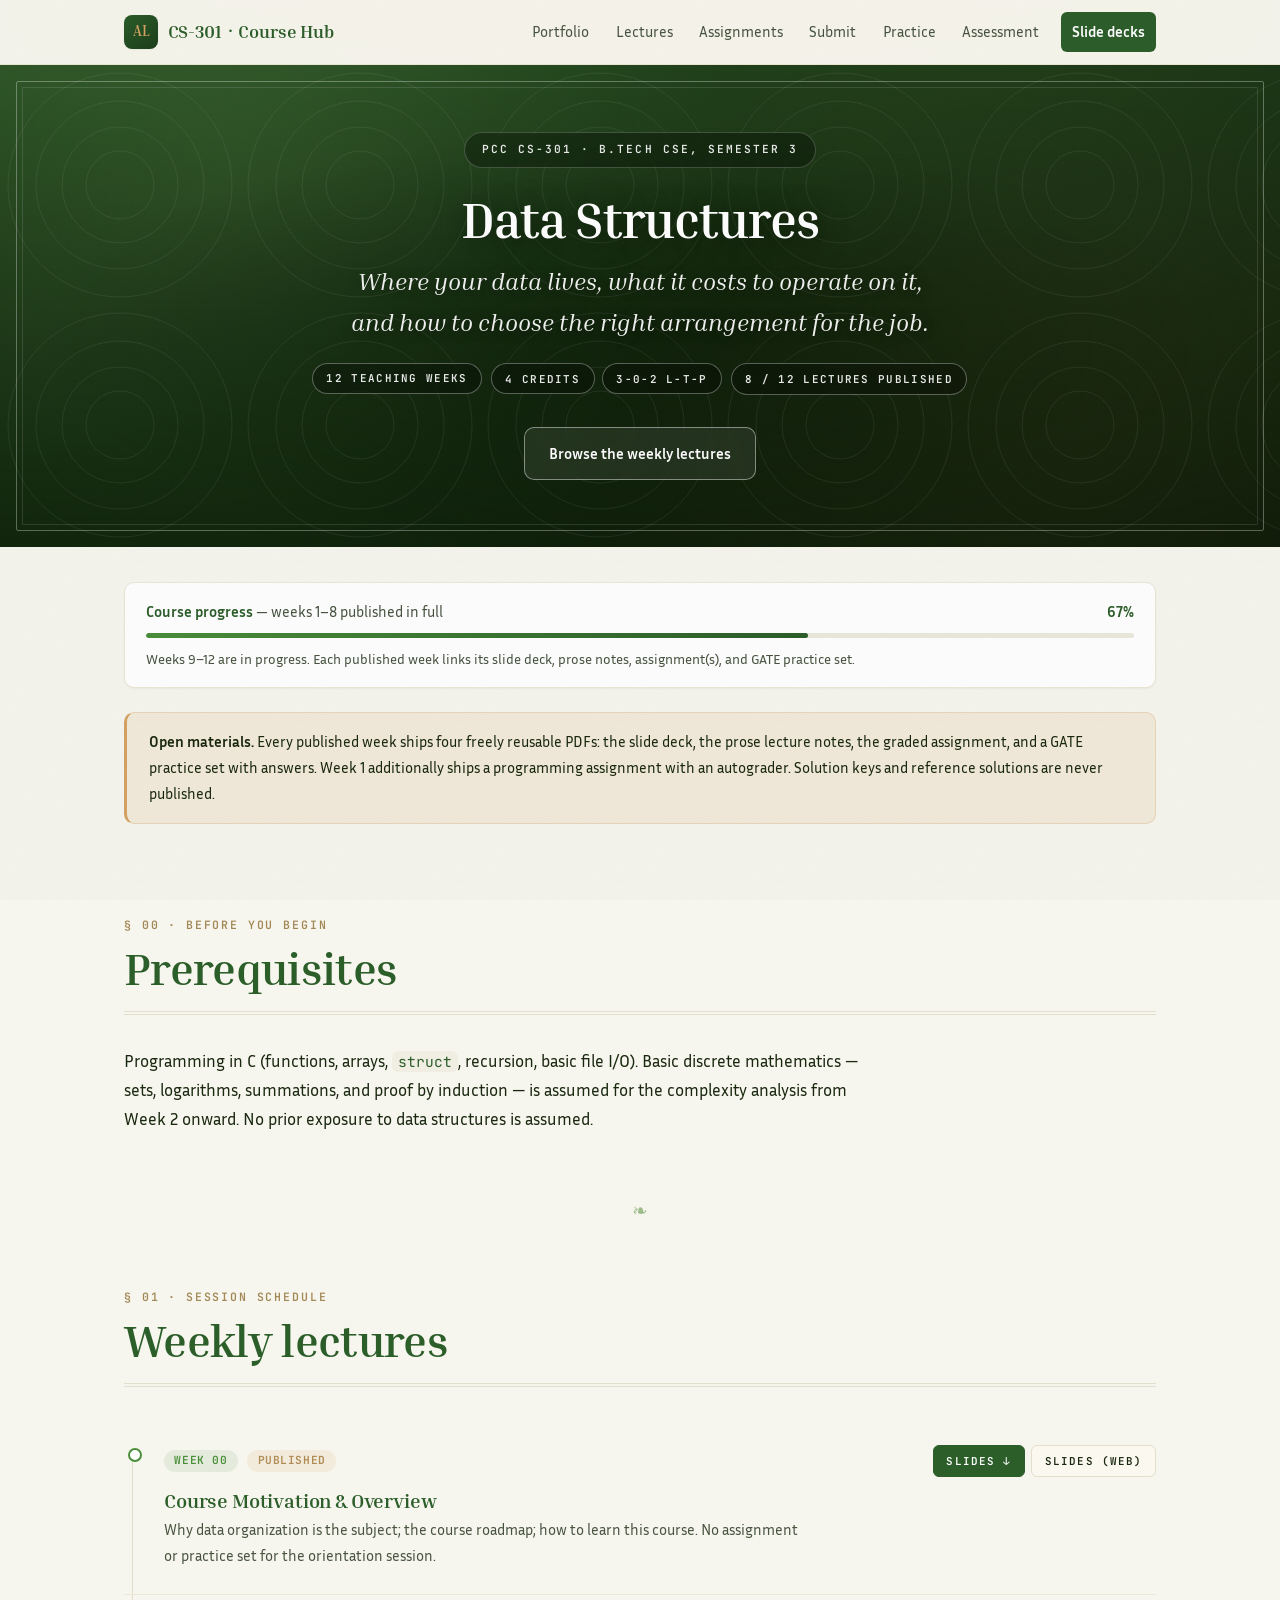
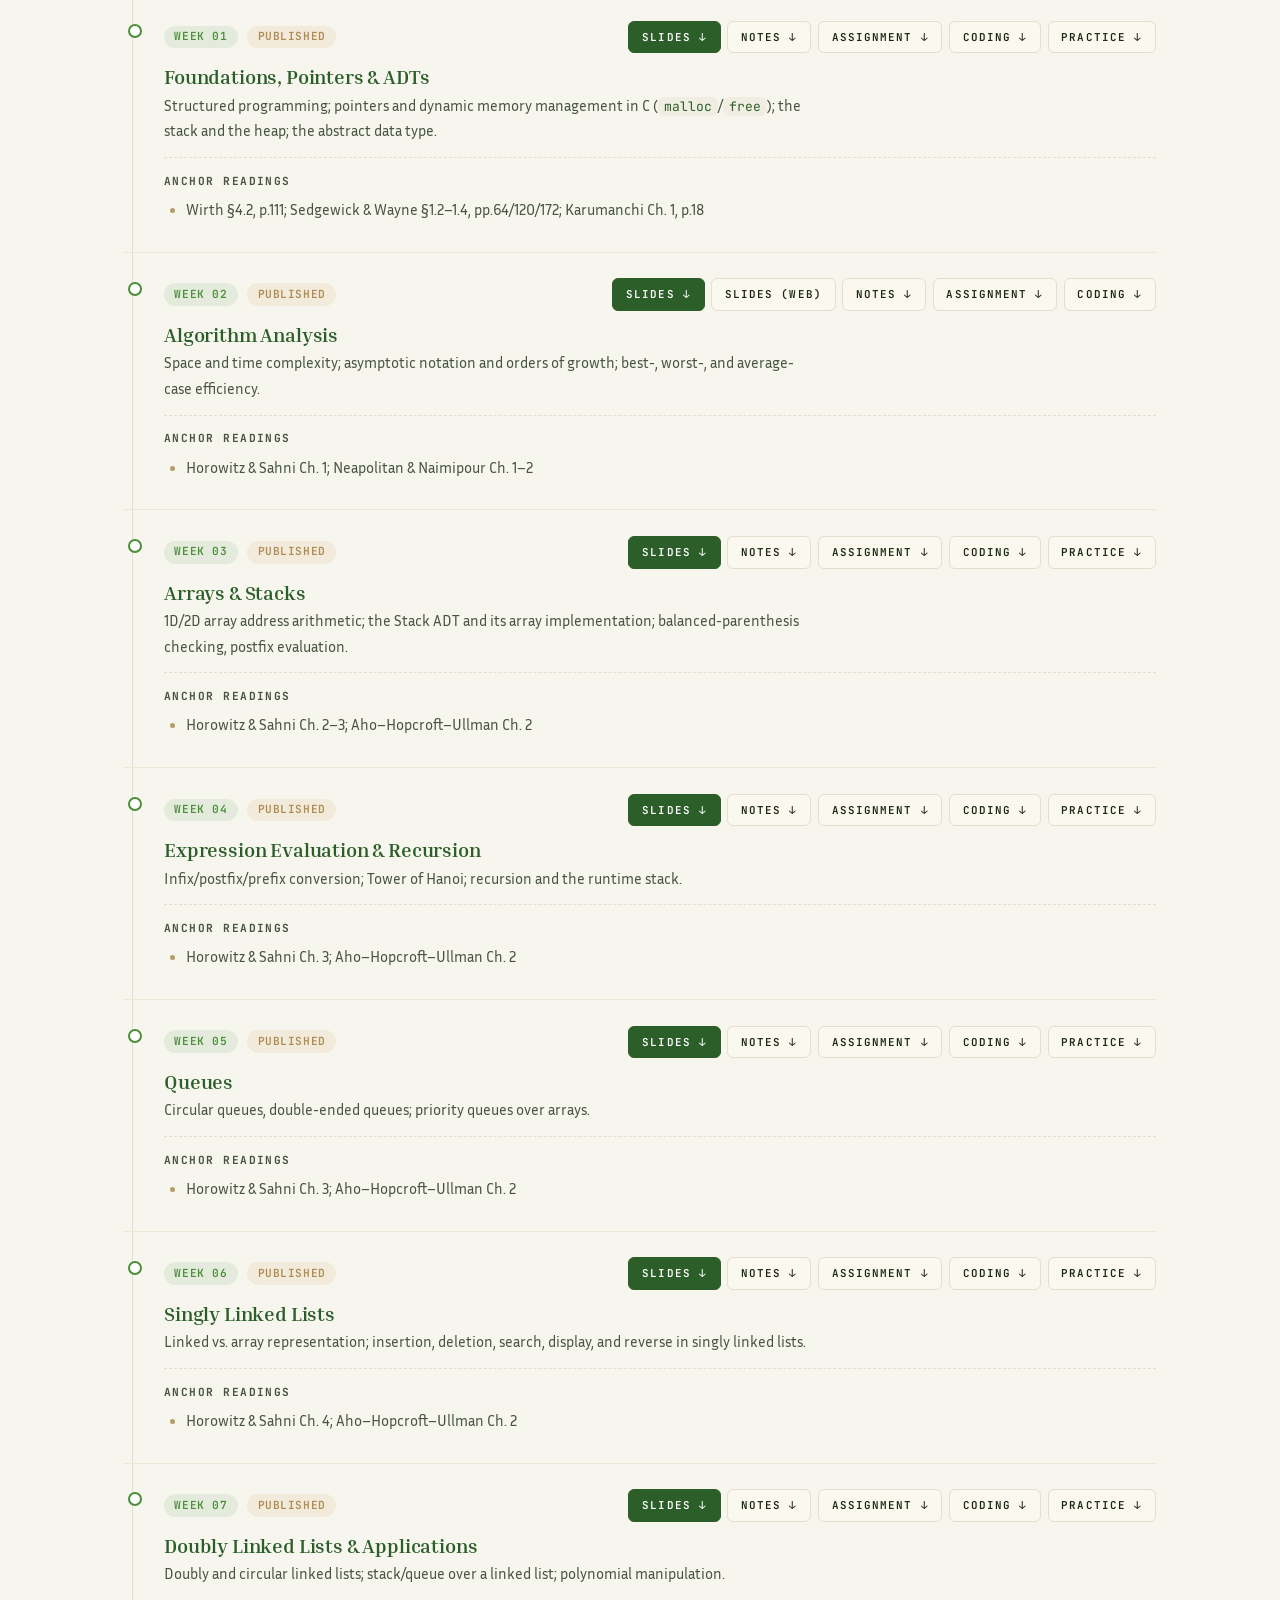
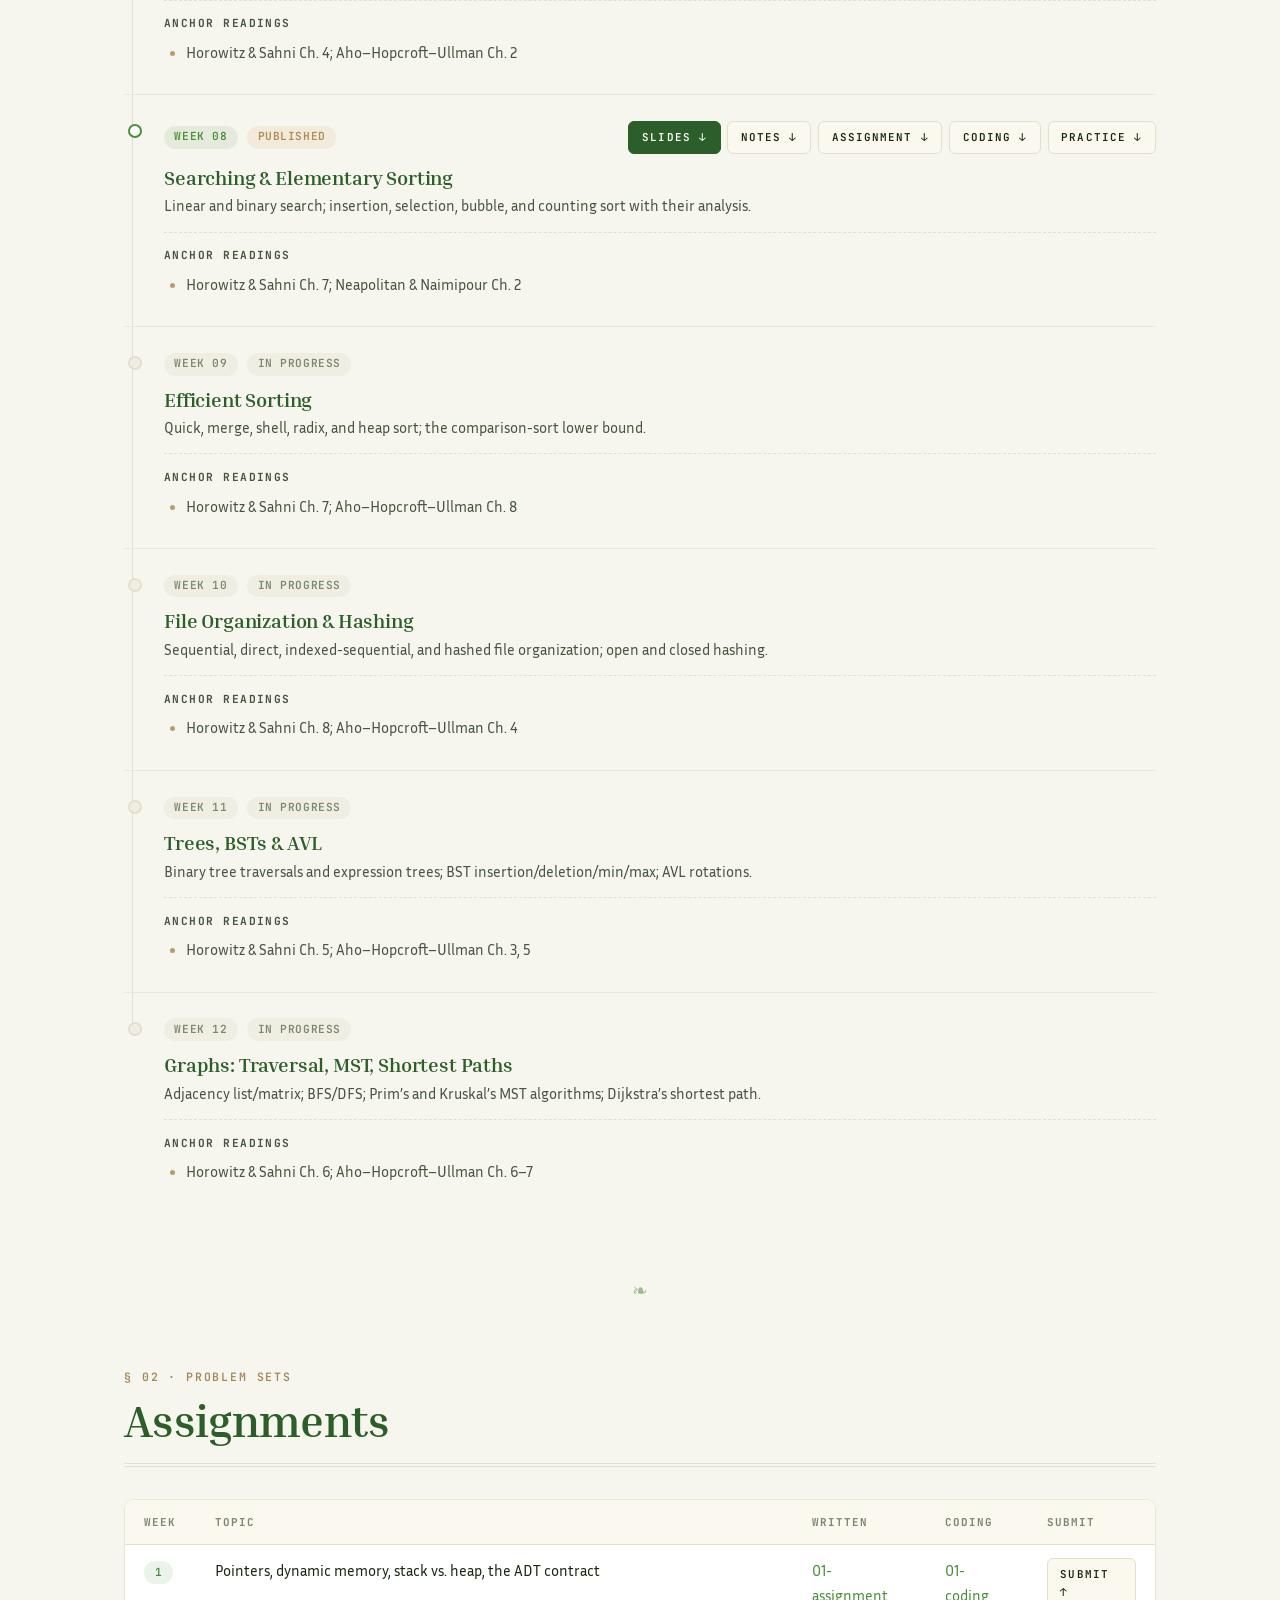
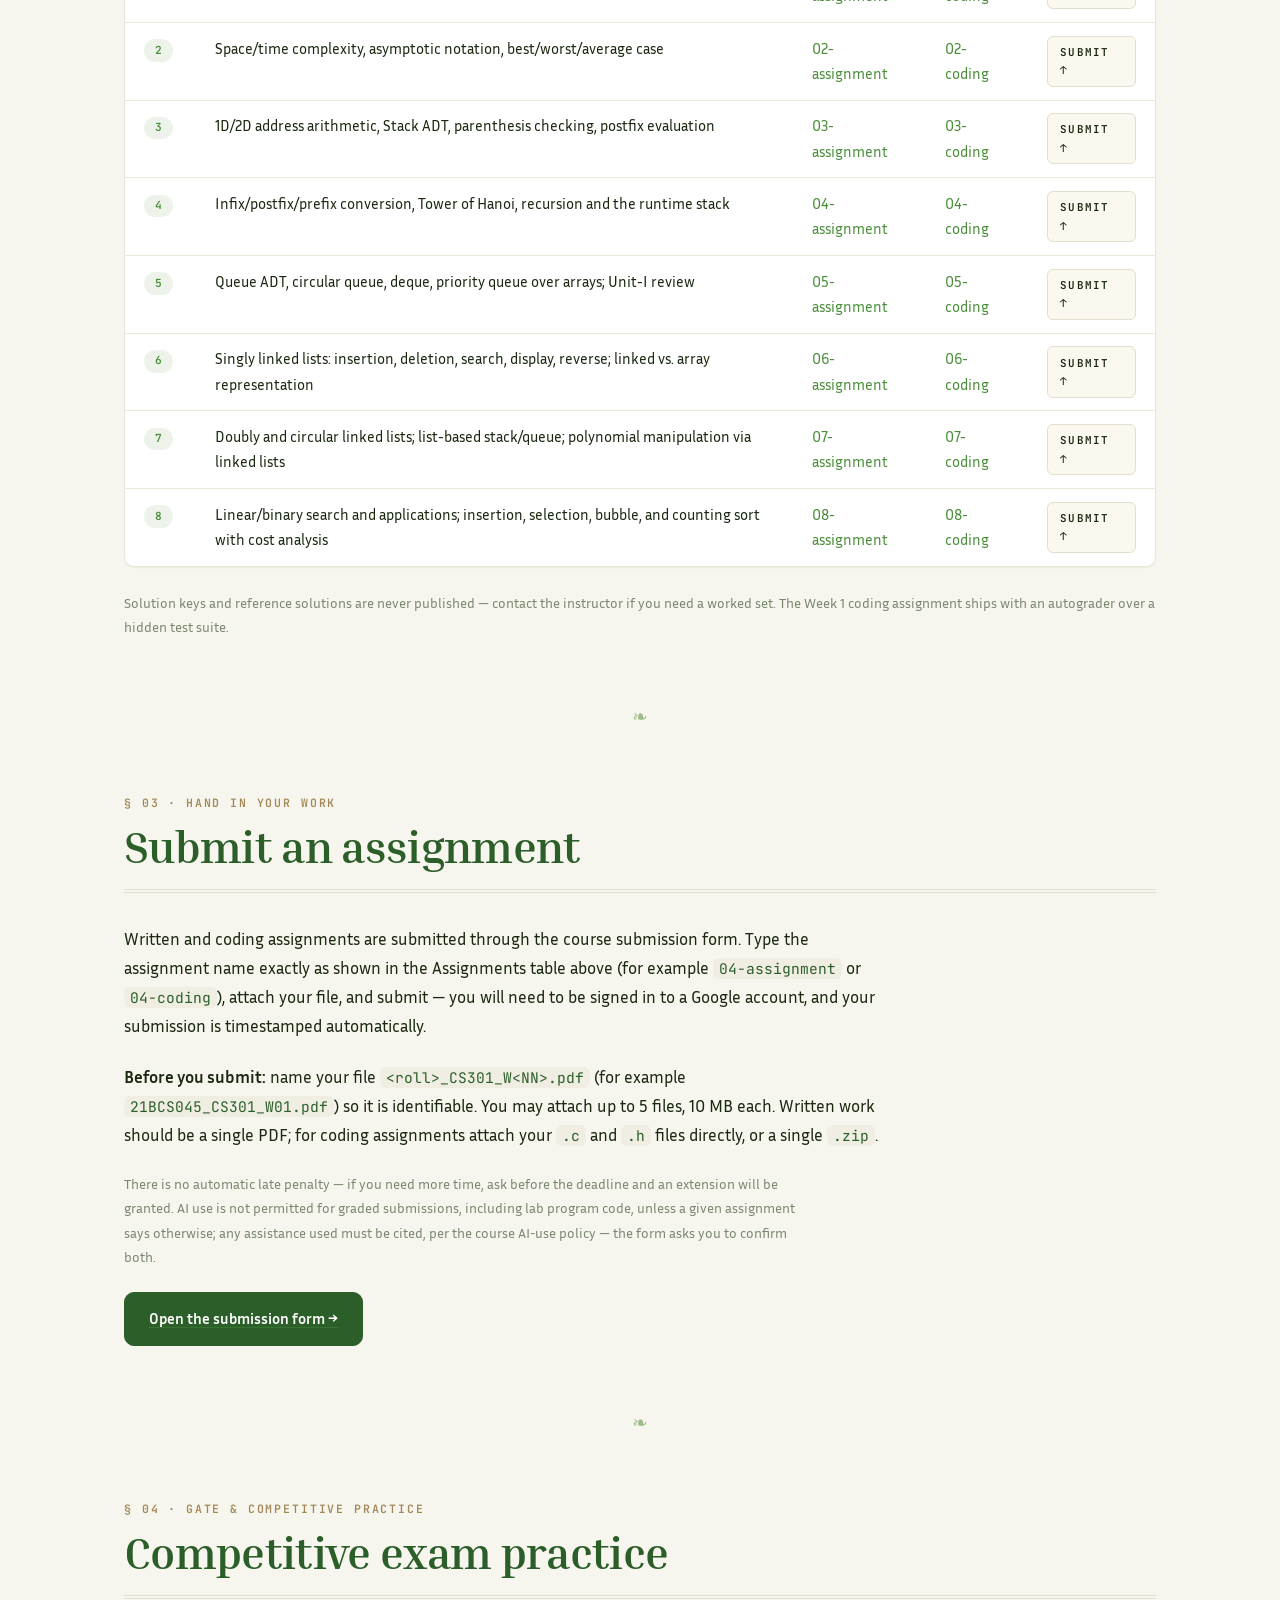
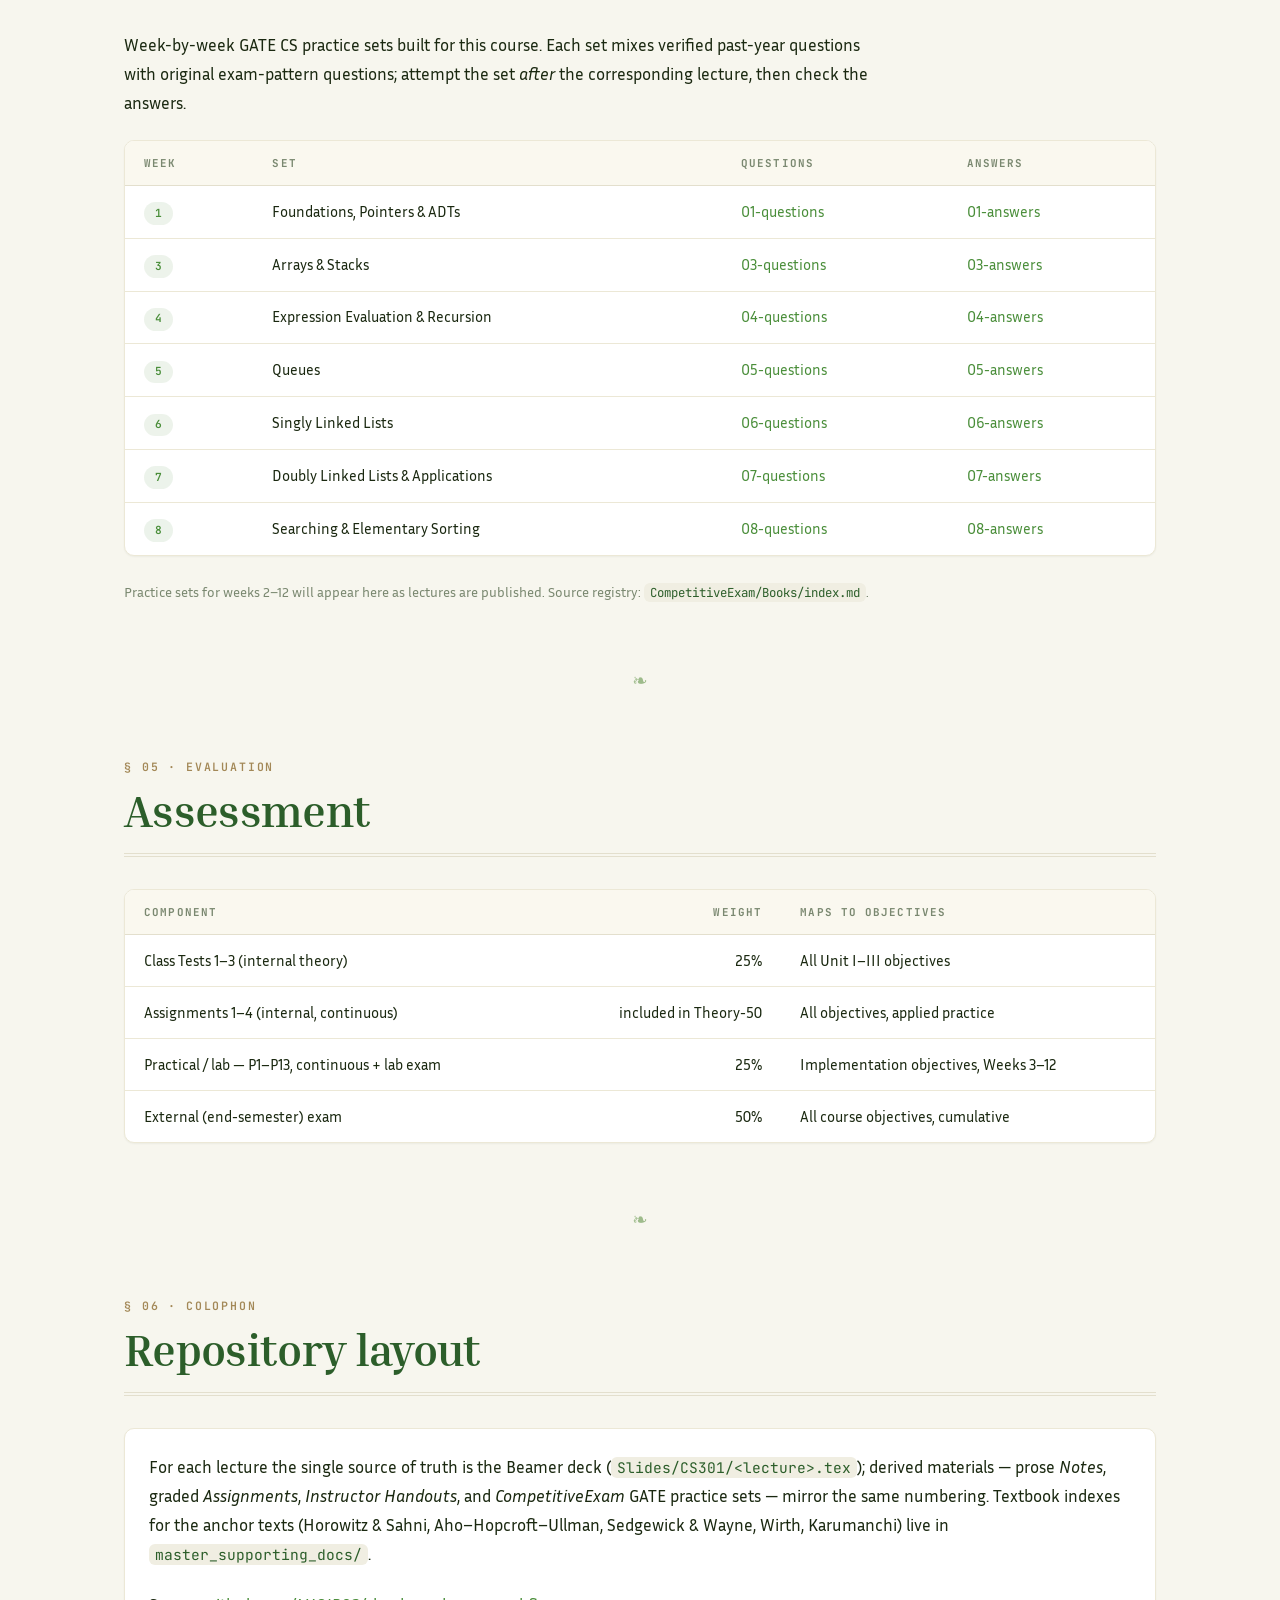
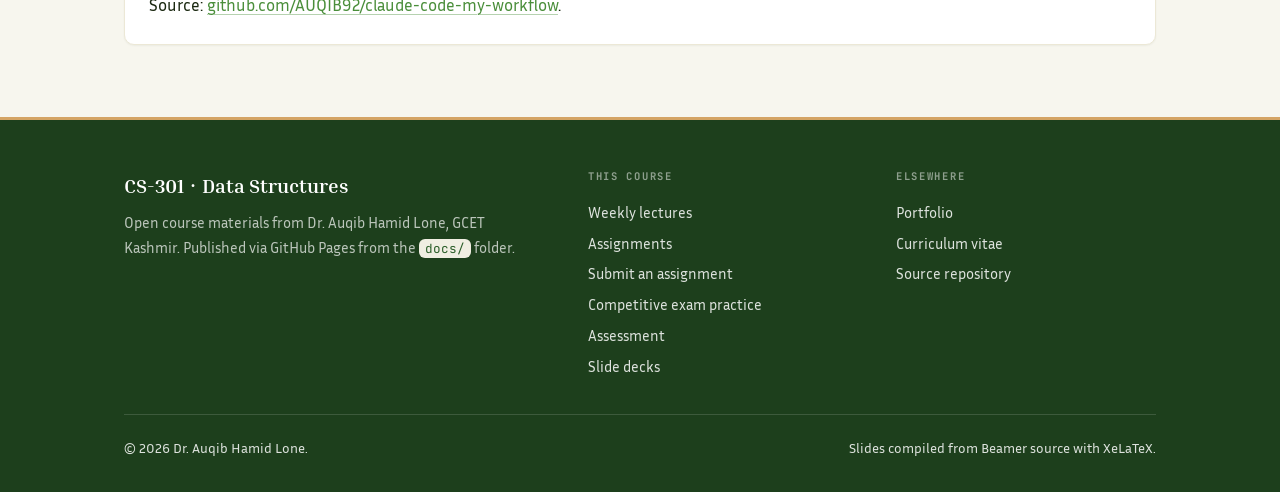
==== commit 3cdd0292: "Add CS301 Week 8: searching & elementary sorting Build the full Week 8 pipeline for CS301 (08-search" ====
--- a/docs/courses/cs301/index.html
+++ b/docs/courses/cs301/index.html
@@ -76,7 +76,7 @@
         <span class="chip-glass">4 credits</span>
         <span class="chip-glass">3-0-2 L-T-P</span>
         <!-- publish-course-hub:hero-chips:start -->
-        <span class="chip-glass">7 / 12 lectures published</span>
+        <span class="chip-glass">8 / 12 lectures published</span>
         <!-- publish-course-hub:hero-chips:end -->
       </div>
       <div class="hero-cta">
@@ -91,11 +91,11 @@
     <!-- publish-course-hub:ribbon:start -->
     <div class="ribbon">
       <div class="row">
-        <span><strong>Course progress</strong> &mdash; weeks 1&ndash;7 published in full</span>
-        <strong>58%</strong>
-      </div>
-      <div class="track"><div class="fill" data-fill="58"></div></div>
-      <p>Weeks 8&ndash;12 are in progress. Each published week links its slide deck, prose notes, assignment(s), and GATE practice set.</p>
+        <span><strong>Course progress</strong> &mdash; weeks 1&ndash;8 published in full</span>
+        <strong>67%</strong>
+      </div>
+      <div class="track"><div class="fill" data-fill="67"></div></div>
+      <p>Weeks 9&ndash;12 are in progress. Each published week links its slide deck, prose notes, assignment(s), and GATE practice set.</p>
     </div>
     <!-- publish-course-hub:ribbon:end -->
 
@@ -128,7 +128,7 @@
           <span class="badge">Week 00</span>
           <span class="badge badge-accent">Published</span>
           <div class="rail-actions">
-            <a class="btn-sm" href="../../slides/CS301/00-course-motivation-overview.pdf">Slides &darr;</a>
+            <a class="btn-sm" href="../../slides/CS301/00-course-motivation-overview.pdf" target="_blank" rel="noopener">Slides &darr;</a>
             <a class="btn-sm ghost" href="../../slides/CS301/00-course-motivation-overview.html">Slides (Web)</a>
           </div>
           <div class="rail-body">
@@ -141,11 +141,11 @@
           <span class="badge">Week 01</span>
           <span class="badge badge-accent">Published</span>
           <div class="rail-actions">
-            <a class="btn-sm" href="../../slides/CS301/01-foundations-pointers-adt.pdf">Slides &darr;</a>
-            <a class="btn-sm ghost" href="../../notes/CS301/01-foundations-pointers-adt-notes.pdf">Notes &darr;</a>
-            <a class="btn-sm ghost" href="../../assignments/CS301/01-foundations-pointers-adt-assignment.pdf">Assignment &darr;</a>
-            <a class="btn-sm ghost" href="../../assignments/CS301/01-foundations-pointers-adt-coding-assignment.pdf">Coding &darr;</a>
-            <a class="btn-sm ghost" href="../../competitive-exam/CS301/01-foundations-pointers-adt-questions.pdf">Practice &darr;</a>
+            <a class="btn-sm" href="../../slides/CS301/01-foundations-pointers-adt.pdf" target="_blank" rel="noopener">Slides &darr;</a>
+            <a class="btn-sm ghost" href="../../notes/CS301/01-foundations-pointers-adt-notes.pdf" target="_blank" rel="noopener">Notes &darr;</a>
+            <a class="btn-sm ghost" href="../../assignments/CS301/01-foundations-pointers-adt-assignment.pdf" target="_blank" rel="noopener">Assignment &darr;</a>
+            <a class="btn-sm ghost" href="../../assignments/CS301/01-foundations-pointers-adt-coding-assignment.pdf" target="_blank" rel="noopener">Coding &darr;</a>
+            <a class="btn-sm ghost" href="../../competitive-exam/CS301/01-foundations-pointers-adt-questions.pdf" target="_blank" rel="noopener">Practice &darr;</a>
           </div>
           <div class="rail-body">
             <h3 class="rail-title">Foundations, Pointers &amp; ADTs</h3>
@@ -161,11 +161,11 @@
           <span class="badge">Week 02</span>
           <span class="badge badge-accent">Published</span>
           <div class="rail-actions">
-            <a class="btn-sm" href="../../slides/CS301/02-algorithm-analysis.pdf">Slides &darr;</a>
+            <a class="btn-sm" href="../../slides/CS301/02-algorithm-analysis.pdf" target="_blank" rel="noopener">Slides &darr;</a>
             <a class="btn-sm ghost" href="../../slides/CS301/02-algorithm-analysis.html">Slides (Web)</a>
-            <a class="btn-sm ghost" href="../../notes/CS301/02-algorithm-analysis-notes.pdf">Notes &darr;</a>
-            <a class="btn-sm ghost" href="../../assignments/CS301/02-algorithm-analysis-assignment.pdf">Assignment &darr;</a>
-            <a class="btn-sm ghost" href="../../assignments/CS301/02-algorithm-analysis-coding-assignment.pdf">Coding &darr;</a>
+            <a class="btn-sm ghost" href="../../notes/CS301/02-algorithm-analysis-notes.pdf" target="_blank" rel="noopener">Notes &darr;</a>
+            <a class="btn-sm ghost" href="../../assignments/CS301/02-algorithm-analysis-assignment.pdf" target="_blank" rel="noopener">Assignment &darr;</a>
+            <a class="btn-sm ghost" href="../../assignments/CS301/02-algorithm-analysis-coding-assignment.pdf" target="_blank" rel="noopener">Coding &darr;</a>
           </div>
           <div class="rail-body">
             <h3 class="rail-title">Algorithm Analysis</h3>
@@ -181,11 +181,11 @@
           <span class="badge">Week 03</span>
           <span class="badge badge-accent">Published</span>
           <div class="rail-actions">
-            <a class="btn-sm" href="../../slides/CS301/03-arrays-stacks.pdf">Slides &darr;</a>
-            <a class="btn-sm ghost" href="../../notes/CS301/03-arrays-stacks-notes.pdf">Notes &darr;</a>
-            <a class="btn-sm ghost" href="../../assignments/CS301/03-arrays-stacks-assignment.pdf">Assignment &darr;</a>
-            <a class="btn-sm ghost" href="../../assignments/CS301/03-arrays-stacks-coding-assignment.pdf">Coding &darr;</a>
-            <a class="btn-sm ghost" href="../../competitive-exam/CS301/03-arrays-stacks-questions.pdf">Practice &darr;</a>
+            <a class="btn-sm" href="../../slides/CS301/03-arrays-stacks.pdf" target="_blank" rel="noopener">Slides &darr;</a>
+            <a class="btn-sm ghost" href="../../notes/CS301/03-arrays-stacks-notes.pdf" target="_blank" rel="noopener">Notes &darr;</a>
+            <a class="btn-sm ghost" href="../../assignments/CS301/03-arrays-stacks-assignment.pdf" target="_blank" rel="noopener">Assignment &darr;</a>
+            <a class="btn-sm ghost" href="../../assignments/CS301/03-arrays-stacks-coding-assignment.pdf" target="_blank" rel="noopener">Coding &darr;</a>
+            <a class="btn-sm ghost" href="../../competitive-exam/CS301/03-arrays-stacks-questions.pdf" target="_blank" rel="noopener">Practice &darr;</a>
           </div>
           <div class="rail-body">
             <h3 class="rail-title">Arrays &amp; Stacks</h3>
@@ -201,11 +201,11 @@
           <span class="badge">Week 04</span>
           <span class="badge badge-accent">Published</span>
           <div class="rail-actions">
-            <a class="btn-sm" href="../../slides/CS301/04-expression-evaluation.pdf">Slides &darr;</a>
-            <a class="btn-sm ghost" href="../../notes/CS301/04-expression-evaluation-notes.pdf">Notes &darr;</a>
-            <a class="btn-sm ghost" href="../../assignments/CS301/04-expression-evaluation-assignment.pdf">Assignment &darr;</a>
-            <a class="btn-sm ghost" href="../../assignments/CS301/04-expression-evaluation-coding-assignment.pdf">Coding &darr;</a>
-            <a class="btn-sm ghost" href="../../competitive-exam/CS301/04-expression-evaluation-questions.pdf">Practice &darr;</a>
+            <a class="btn-sm" href="../../slides/CS301/04-expression-evaluation.pdf" target="_blank" rel="noopener">Slides &darr;</a>
+            <a class="btn-sm ghost" href="../../notes/CS301/04-expression-evaluation-notes.pdf" target="_blank" rel="noopener">Notes &darr;</a>
+            <a class="btn-sm ghost" href="../../assignments/CS301/04-expression-evaluation-assignment.pdf" target="_blank" rel="noopener">Assignment &darr;</a>
+            <a class="btn-sm ghost" href="../../assignments/CS301/04-expression-evaluation-coding-assignment.pdf" target="_blank" rel="noopener">Coding &darr;</a>
+            <a class="btn-sm ghost" href="../../competitive-exam/CS301/04-expression-evaluation-questions.pdf" target="_blank" rel="noopener">Practice &darr;</a>
           </div>
           <div class="rail-body">
             <h3 class="rail-title">Expression Evaluation &amp; Recursion</h3>
@@ -221,11 +221,11 @@
           <span class="badge">Week 05</span>
           <span class="badge badge-accent">Published</span>
           <div class="rail-actions">
-            <a class="btn-sm" href="../../slides/CS301/05-queues.pdf">Slides &darr;</a>
-            <a class="btn-sm ghost" href="../../notes/CS301/05-queues-notes.pdf">Notes &darr;</a>
-            <a class="btn-sm ghost" href="../../assignments/CS301/05-queues-assignment.pdf">Assignment &darr;</a>
-            <a class="btn-sm ghost" href="../../assignments/CS301/05-queues-coding-assignment.pdf">Coding &darr;</a>
-            <a class="btn-sm ghost" href="../../competitive-exam/CS301/05-queues-questions.pdf">Practice &darr;</a>
+            <a class="btn-sm" href="../../slides/CS301/05-queues.pdf" target="_blank" rel="noopener">Slides &darr;</a>
+            <a class="btn-sm ghost" href="../../notes/CS301/05-queues-notes.pdf" target="_blank" rel="noopener">Notes &darr;</a>
+            <a class="btn-sm ghost" href="../../assignments/CS301/05-queues-assignment.pdf" target="_blank" rel="noopener">Assignment &darr;</a>
+            <a class="btn-sm ghost" href="../../assignments/CS301/05-queues-coding-assignment.pdf" target="_blank" rel="noopener">Coding &darr;</a>
+            <a class="btn-sm ghost" href="../../competitive-exam/CS301/05-queues-questions.pdf" target="_blank" rel="noopener">Practice &darr;</a>
           </div>
           <div class="rail-body">
             <h3 class="rail-title">Queues</h3>
@@ -241,11 +241,11 @@
           <span class="badge">Week 06</span>
           <span class="badge badge-accent">Published</span>
           <div class="rail-actions">
-            <a class="btn-sm" href="../../slides/CS301/06-linked-lists-singly.pdf">Slides &darr;</a>
-            <a class="btn-sm ghost" href="../../notes/CS301/06-linked-lists-singly-notes.pdf">Notes &darr;</a>
-            <a class="btn-sm ghost" href="../../assignments/CS301/06-linked-lists-singly-assignment.pdf">Assignment &darr;</a>
-            <a class="btn-sm ghost" href="../../assignments/CS301/06-linked-lists-singly-coding-assignment.pdf">Coding &darr;</a>
-            <a class="btn-sm ghost" href="../../competitive-exam/CS301/06-linked-lists-singly-questions.pdf">Practice &darr;</a>
+            <a class="btn-sm" href="../../slides/CS301/06-linked-lists-singly.pdf" target="_blank" rel="noopener">Slides &darr;</a>
+            <a class="btn-sm ghost" href="../../notes/CS301/06-linked-lists-singly-notes.pdf" target="_blank" rel="noopener">Notes &darr;</a>
+            <a class="btn-sm ghost" href="../../assignments/CS301/06-linked-lists-singly-assignment.pdf" target="_blank" rel="noopener">Assignment &darr;</a>
+            <a class="btn-sm ghost" href="../../assignments/CS301/06-linked-lists-singly-coding-assignment.pdf" target="_blank" rel="noopener">Coding &darr;</a>
+            <a class="btn-sm ghost" href="../../competitive-exam/CS301/06-linked-lists-singly-questions.pdf" target="_blank" rel="noopener">Practice &darr;</a>
           </div>
           <div class="rail-body">
             <h3 class="rail-title">Singly Linked Lists</h3>
@@ -261,11 +261,11 @@
           <span class="badge">Week 07</span>
           <span class="badge badge-accent">Published</span>
           <div class="rail-actions">
-            <a class="btn-sm" href="../../slides/CS301/07-linked-lists-doubly-applications.pdf">Slides &darr;</a>
-            <a class="btn-sm ghost" href="../../notes/CS301/07-linked-lists-doubly-applications-notes.pdf">Notes &darr;</a>
-            <a class="btn-sm ghost" href="../../assignments/CS301/07-linked-lists-doubly-applications-assignment.pdf">Assignment &darr;</a>
-            <a class="btn-sm ghost" href="../../assignments/CS301/07-linked-lists-doubly-applications-coding-assignment.pdf">Coding &darr;</a>
-            <a class="btn-sm ghost" href="../../competitive-exam/CS301/07-linked-lists-doubly-applications-questions.pdf">Practice &darr;</a>
+            <a class="btn-sm" href="../../slides/CS301/07-linked-lists-doubly-applications.pdf" target="_blank" rel="noopener">Slides &darr;</a>
+            <a class="btn-sm ghost" href="../../notes/CS301/07-linked-lists-doubly-applications-notes.pdf" target="_blank" rel="noopener">Notes &darr;</a>
+            <a class="btn-sm ghost" href="../../assignments/CS301/07-linked-lists-doubly-applications-assignment.pdf" target="_blank" rel="noopener">Assignment &darr;</a>
+            <a class="btn-sm ghost" href="../../assignments/CS301/07-linked-lists-doubly-applications-coding-assignment.pdf" target="_blank" rel="noopener">Coding &darr;</a>
+            <a class="btn-sm ghost" href="../../competitive-exam/CS301/07-linked-lists-doubly-applications-questions.pdf" target="_blank" rel="noopener">Practice &darr;</a>
           </div>
           <div class="rail-body">
             <h3 class="rail-title">Doubly Linked Lists &amp; Applications</h3>
@@ -277,9 +277,16 @@
           </div>
         </div>
 
-        <div class="rail-item dim">
-          <span class="badge badge-muted">Week 08</span>
-          <span class="badge badge-muted">In progress</span>
+        <div class="rail-item">
+          <span class="badge">Week 08</span>
+          <span class="badge badge-accent">Published</span>
+          <div class="rail-actions">
+            <a class="btn-sm" href="../../slides/CS301/08-searching-elementary-sorting.pdf" target="_blank" rel="noopener">Slides &darr;</a>
+            <a class="btn-sm ghost" href="../../notes/CS301/08-searching-elementary-sorting-notes.pdf" target="_blank" rel="noopener">Notes &darr;</a>
+            <a class="btn-sm ghost" href="../../assignments/CS301/08-searching-elementary-sorting-assignment.pdf" target="_blank" rel="noopener">Assignment &darr;</a>
+            <a class="btn-sm ghost" href="../../assignments/CS301/08-searching-elementary-sorting-coding-assignment.pdf" target="_blank" rel="noopener">Coding &darr;</a>
+            <a class="btn-sm ghost" href="../../competitive-exam/CS301/08-searching-elementary-sorting-questions.pdf" target="_blank" rel="noopener">Practice &darr;</a>
+          </div>
           <div class="rail-body">
             <h3 class="rail-title">Searching &amp; Elementary Sorting</h3>
             <p class="rail-text">Linear and binary search; insertion, selection, bubble, and counting sort with their analysis.</p>
@@ -362,50 +369,57 @@
             <tr>
               <td><span class="badge">1</span></td>
               <td>Pointers, dynamic memory, stack vs. heap, the ADT contract</td>
-              <td><a href="../../assignments/CS301/01-foundations-pointers-adt-assignment.pdf">01-assignment</a></td>
-              <td><a href="../../assignments/CS301/01-foundations-pointers-adt-coding-assignment.pdf">01-coding</a></td>
+              <td><a href="../../assignments/CS301/01-foundations-pointers-adt-assignment.pdf" target="_blank" rel="noopener">01-assignment</a></td>
+              <td><a href="../../assignments/CS301/01-foundations-pointers-adt-coding-assignment.pdf" target="_blank" rel="noopener">01-coding</a></td>
               <td><a class="btn-sm ghost" href="#submit">Submit &uarr;</a></td>
             </tr>
             <tr>
               <td><span class="badge">2</span></td>
               <td>Space/time complexity, asymptotic notation, best/worst/average case</td>
-              <td><a href="../../assignments/CS301/02-algorithm-analysis-assignment.pdf">02-assignment</a></td>
-              <td><a href="../../assignments/CS301/02-algorithm-analysis-coding-assignment.pdf">02-coding</a></td>
+              <td><a href="../../assignments/CS301/02-algorithm-analysis-assignment.pdf" target="_blank" rel="noopener">02-assignment</a></td>
+              <td><a href="../../assignments/CS301/02-algorithm-analysis-coding-assignment.pdf" target="_blank" rel="noopener">02-coding</a></td>
               <td><a class="btn-sm ghost" href="#submit">Submit &uarr;</a></td>
             </tr>
             <tr>
               <td><span class="badge">3</span></td>
               <td>1D/2D address arithmetic, Stack ADT, parenthesis checking, postfix evaluation</td>
-              <td><a href="../../assignments/CS301/03-arrays-stacks-assignment.pdf">03-assignment</a></td>
-              <td><a href="../../assignments/CS301/03-arrays-stacks-coding-assignment.pdf">03-coding</a></td>
+              <td><a href="../../assignments/CS301/03-arrays-stacks-assignment.pdf" target="_blank" rel="noopener">03-assignment</a></td>
+              <td><a href="../../assignments/CS301/03-arrays-stacks-coding-assignment.pdf" target="_blank" rel="noopener">03-coding</a></td>
               <td><a class="btn-sm ghost" href="#submit">Submit &uarr;</a></td>
             </tr>
             <tr>
               <td><span class="badge">4</span></td>
               <td>Infix/postfix/prefix conversion, Tower of Hanoi, recursion and the runtime stack</td>
-              <td><a href="../../assignments/CS301/04-expression-evaluation-assignment.pdf">04-assignment</a></td>
-              <td><a href="../../assignments/CS301/04-expression-evaluation-coding-assignment.pdf">04-coding</a></td>
+              <td><a href="../../assignments/CS301/04-expression-evaluation-assignment.pdf" target="_blank" rel="noopener">04-assignment</a></td>
+              <td><a href="../../assignments/CS301/04-expression-evaluation-coding-assignment.pdf" target="_blank" rel="noopener">04-coding</a></td>
               <td><a class="btn-sm ghost" href="#submit">Submit &uarr;</a></td>
             </tr>
             <tr>
               <td><span class="badge">5</span></td>
               <td>Queue ADT, circular queue, deque, priority queue over arrays; Unit-I review</td>
-              <td><a href="../../assignments/CS301/05-queues-assignment.pdf">05-assignment</a></td>
-              <td><a href="../../assignments/CS301/05-queues-coding-assignment.pdf">05-coding</a></td>
+              <td><a href="../../assignments/CS301/05-queues-assignment.pdf" target="_blank" rel="noopener">05-assignment</a></td>
+              <td><a href="../../assignments/CS301/05-queues-coding-assignment.pdf" target="_blank" rel="noopener">05-coding</a></td>
               <td><a class="btn-sm ghost" href="#submit">Submit &uarr;</a></td>
             </tr>
             <tr>
               <td><span class="badge">6</span></td>
               <td>Singly linked lists: insertion, deletion, search, display, reverse; linked vs. array representation</td>
-              <td><a href="../../assignments/CS301/06-linked-lists-singly-assignment.pdf">06-assignment</a></td>
-              <td><a href="../../assignments/CS301/06-linked-lists-singly-coding-assignment.pdf">06-coding</a></td>
+              <td><a href="../../assignments/CS301/06-linked-lists-singly-assignment.pdf" target="_blank" rel="noopener">06-assignment</a></td>
+              <td><a href="../../assignments/CS301/06-linked-lists-singly-coding-assignment.pdf" target="_blank" rel="noopener">06-coding</a></td>
               <td><a class="btn-sm ghost" href="#submit">Submit &uarr;</a></td>
             </tr>
             <tr>
               <td><span class="badge">7</span></td>
               <td>Doubly and circular linked lists; list-based stack/queue; polynomial manipulation via linked lists</td>
-              <td><a href="../../assignments/CS301/07-linked-lists-doubly-applications-assignment.pdf">07-assignment</a></td>
-              <td><a href="../../assignments/CS301/07-linked-lists-doubly-applications-coding-assignment.pdf">07-coding</a></td>
+              <td><a href="../../assignments/CS301/07-linked-lists-doubly-applications-assignment.pdf" target="_blank" rel="noopener">07-assignment</a></td>
+              <td><a href="../../assignments/CS301/07-linked-lists-doubly-applications-coding-assignment.pdf" target="_blank" rel="noopener">07-coding</a></td>
+              <td><a class="btn-sm ghost" href="#submit">Submit &uarr;</a></td>
+            </tr>
+            <tr>
+              <td><span class="badge">8</span></td>
+              <td>Linear/binary search and applications; insertion, selection, bubble, and counting sort with cost analysis</td>
+              <td><a href="../../assignments/CS301/08-searching-elementary-sorting-assignment.pdf" target="_blank" rel="noopener">08-assignment</a></td>
+              <td><a href="../../assignments/CS301/08-searching-elementary-sorting-coding-assignment.pdf" target="_blank" rel="noopener">08-coding</a></td>
               <td><a class="btn-sm ghost" href="#submit">Submit &uarr;</a></td>
             </tr>
           </tbody>
@@ -449,38 +463,44 @@
             <tr>
               <td><span class="badge">1</span></td>
               <td>Foundations, Pointers &amp; ADTs</td>
-              <td><a href="../../competitive-exam/CS301/01-foundations-pointers-adt-questions.pdf">01-questions</a></td>
-              <td><a href="../../competitive-exam/CS301/01-foundations-pointers-adt-answers.pdf">01-answers</a></td>
+              <td><a href="../../competitive-exam/CS301/01-foundations-pointers-adt-questions.pdf" target="_blank" rel="noopener">01-questions</a></td>
+              <td><a href="../../competitive-exam/CS301/01-foundations-pointers-adt-answers.pdf" target="_blank" rel="noopener">01-answers</a></td>
             </tr>
             <tr>
               <td><span class="badge">3</span></td>
               <td>Arrays &amp; Stacks</td>
-              <td><a href="../../competitive-exam/CS301/03-arrays-stacks-questions.pdf">03-questions</a></td>
-              <td><a href="../../competitive-exam/CS301/03-arrays-stacks-answers.pdf">03-answers</a></td>
+              <td><a href="../../competitive-exam/CS301/03-arrays-stacks-questions.pdf" target="_blank" rel="noopener">03-questions</a></td>
+              <td><a href="../../competitive-exam/CS301/03-arrays-stacks-answers.pdf" target="_blank" rel="noopener">03-answers</a></td>
             </tr>
             <tr>
               <td><span class="badge">4</span></td>
               <td>Expression Evaluation &amp; Recursion</td>
-              <td><a href="../../competitive-exam/CS301/04-expression-evaluation-questions.pdf">04-questions</a></td>
-              <td><a href="../../competitive-exam/CS301/04-expression-evaluation-answers.pdf">04-answers</a></td>
+              <td><a href="../../competitive-exam/CS301/04-expression-evaluation-questions.pdf" target="_blank" rel="noopener">04-questions</a></td>
+              <td><a href="../../competitive-exam/CS301/04-expression-evaluation-answers.pdf" target="_blank" rel="noopener">04-answers</a></td>
             </tr>
             <tr>
               <td><span class="badge">5</span></td>
               <td>Queues</td>
-              <td><a href="../../competitive-exam/CS301/05-queues-questions.pdf">05-questions</a></td>
-              <td><a href="../../competitive-exam/CS301/05-queues-answers.pdf">05-answers</a></td>
+              <td><a href="../../competitive-exam/CS301/05-queues-questions.pdf" target="_blank" rel="noopener">05-questions</a></td>
+              <td><a href="../../competitive-exam/CS301/05-queues-answers.pdf" target="_blank" rel="noopener">05-answers</a></td>
             </tr>
             <tr>
               <td><span class="badge">6</span></td>
               <td>Singly Linked Lists</td>
-              <td><a href="../../competitive-exam/CS301/06-linked-lists-singly-questions.pdf">06-questions</a></td>
-              <td><a href="../../competitive-exam/CS301/06-linked-lists-singly-answers.pdf">06-answers</a></td>
+              <td><a href="../../competitive-exam/CS301/06-linked-lists-singly-questions.pdf" target="_blank" rel="noopener">06-questions</a></td>
+              <td><a href="../../competitive-exam/CS301/06-linked-lists-singly-answers.pdf" target="_blank" rel="noopener">06-answers</a></td>
             </tr>
             <tr>
               <td><span class="badge">7</span></td>
               <td>Doubly Linked Lists &amp; Applications</td>
-              <td><a href="../../competitive-exam/CS301/07-linked-lists-doubly-applications-questions.pdf">07-questions</a></td>
-              <td><a href="../../competitive-exam/CS301/07-linked-lists-doubly-applications-answers.pdf">07-answers</a></td>
+              <td><a href="../../competitive-exam/CS301/07-linked-lists-doubly-applications-questions.pdf" target="_blank" rel="noopener">07-questions</a></td>
+              <td><a href="../../competitive-exam/CS301/07-linked-lists-doubly-applications-answers.pdf" target="_blank" rel="noopener">07-answers</a></td>
+            </tr>
+            <tr>
+              <td><span class="badge">8</span></td>
+              <td>Searching &amp; Elementary Sorting</td>
+              <td><a href="../../competitive-exam/CS301/08-searching-elementary-sorting-questions.pdf" target="_blank" rel="noopener">08-questions</a></td>
+              <td><a href="../../competitive-exam/CS301/08-searching-elementary-sorting-answers.pdf" target="_blank" rel="noopener">08-answers</a></td>
             </tr>
           </tbody>
         </table>
@@ -547,7 +567,7 @@
           <p class="footer-heading">Elsewhere</p>
           <ul class="footer-nav">
             <li><a href="../../index.html">Portfolio</a></li>
-            <li><a href="../../CV/Auqib-Hamid-Lone-CV.pdf">Curriculum vitae</a></li>
+            <li><a href="../../CV/Auqib-Hamid-Lone-CV.pdf" target="_blank" rel="noopener">Curriculum vitae</a></li>
             <li><a href="https://github.com/AUQIB92/claude-code-my-workflow">Source repository</a></li>
           </ul>
         </div>
--- a/docs/assets/site.css
+++ b/docs/assets/site.css
@@ -922,6 +922,75 @@
 .tile.coming { opacity: 0.75; }
 .tile.coming:hover { transform: none; box-shadow: var(--shadow-xs); }
 
+/* ---------- Book download cards (course hub) — image buttons ---------- */
+
+.book-grid {
+  display: grid;
+  grid-template-columns: repeat(2, minmax(0, 1fr));
+  gap: 1.4rem;
+  max-width: 880px;
+  margin: 0 auto;
+}
+/* Phones: keep BOTH covers side-by-side so the two-book menu fits on screen. */
+@media (max-width: 720px) {
+  .book-grid { gap: 0.7rem; max-width: 100%; }
+  .book-card::after { font-size: 0.62rem; padding: 0.5rem 0.7rem; letter-spacing: 0.06em; }
+}
+
+.book-card {
+  position: relative;
+  display: block;
+  overflow: hidden;
+  border-radius: var(--radius);
+  border: 1px solid var(--border-soft);
+  background: var(--surface-sunken);
+  box-shadow: var(--shadow);
+  transition: transform var(--med) var(--ease), box-shadow var(--med) var(--ease), border-color var(--med) var(--ease);
+}
+.book-card:hover,
+.book-card:focus-visible { transform: translateY(-5px); box-shadow: var(--shadow-md); border-color: var(--border); }
+.book-card:focus-visible { outline: 3px solid var(--secondary); outline-offset: 3px; }
+@media (prefers-color-scheme: dark) { .book-card { border-color: var(--border); } }
+
+.book-card img { display: block; width: 100%; height: auto; }
+
+/* Hover affordance: dim the cover, reveal a centred download button. */
+.book-card::before {
+  content: "";
+  position: absolute;
+  inset: 0;
+  background: radial-gradient(120% 90% at 50% 50%, rgba(10, 20, 10, 0.28), rgba(10, 20, 10, 0.5));
+  opacity: 0;
+  pointer-events: none;
+  transition: opacity var(--med) var(--ease);
+}
+.book-card::after {
+  content: "Download PDF \2193";
+  position: absolute;
+  top: 50%;
+  left: 50%;
+  transform: translate(-50%, -50%) scale(0.94);
+  font-family: var(--font-mono);
+  font-size: 0.74rem;
+  font-weight: 700;
+  letter-spacing: 0.1em;
+  text-transform: uppercase;
+  color: #fff;
+  background: var(--primary);
+  border: 1px solid rgba(255, 255, 255, 0.35);
+  padding: 0.6rem 1.2rem;
+  border-radius: var(--radius-pill);
+  box-shadow: var(--shadow-md);
+  opacity: 0;
+  pointer-events: none;
+  transition: opacity var(--med) var(--ease), transform var(--med) var(--ease);
+}
+.book-card:hover::before,
+.book-card:focus-visible::before { opacity: 1; }
+.book-card:hover::after,
+.book-card:focus-visible::after { opacity: 1; transform: translate(-50%, -50%) scale(1); }
+@media (prefers-color-scheme: dark) { .book-card::after { color: #0a1005; } }
+
 /* ---------- Tables ---------- */
 
 .table-card {
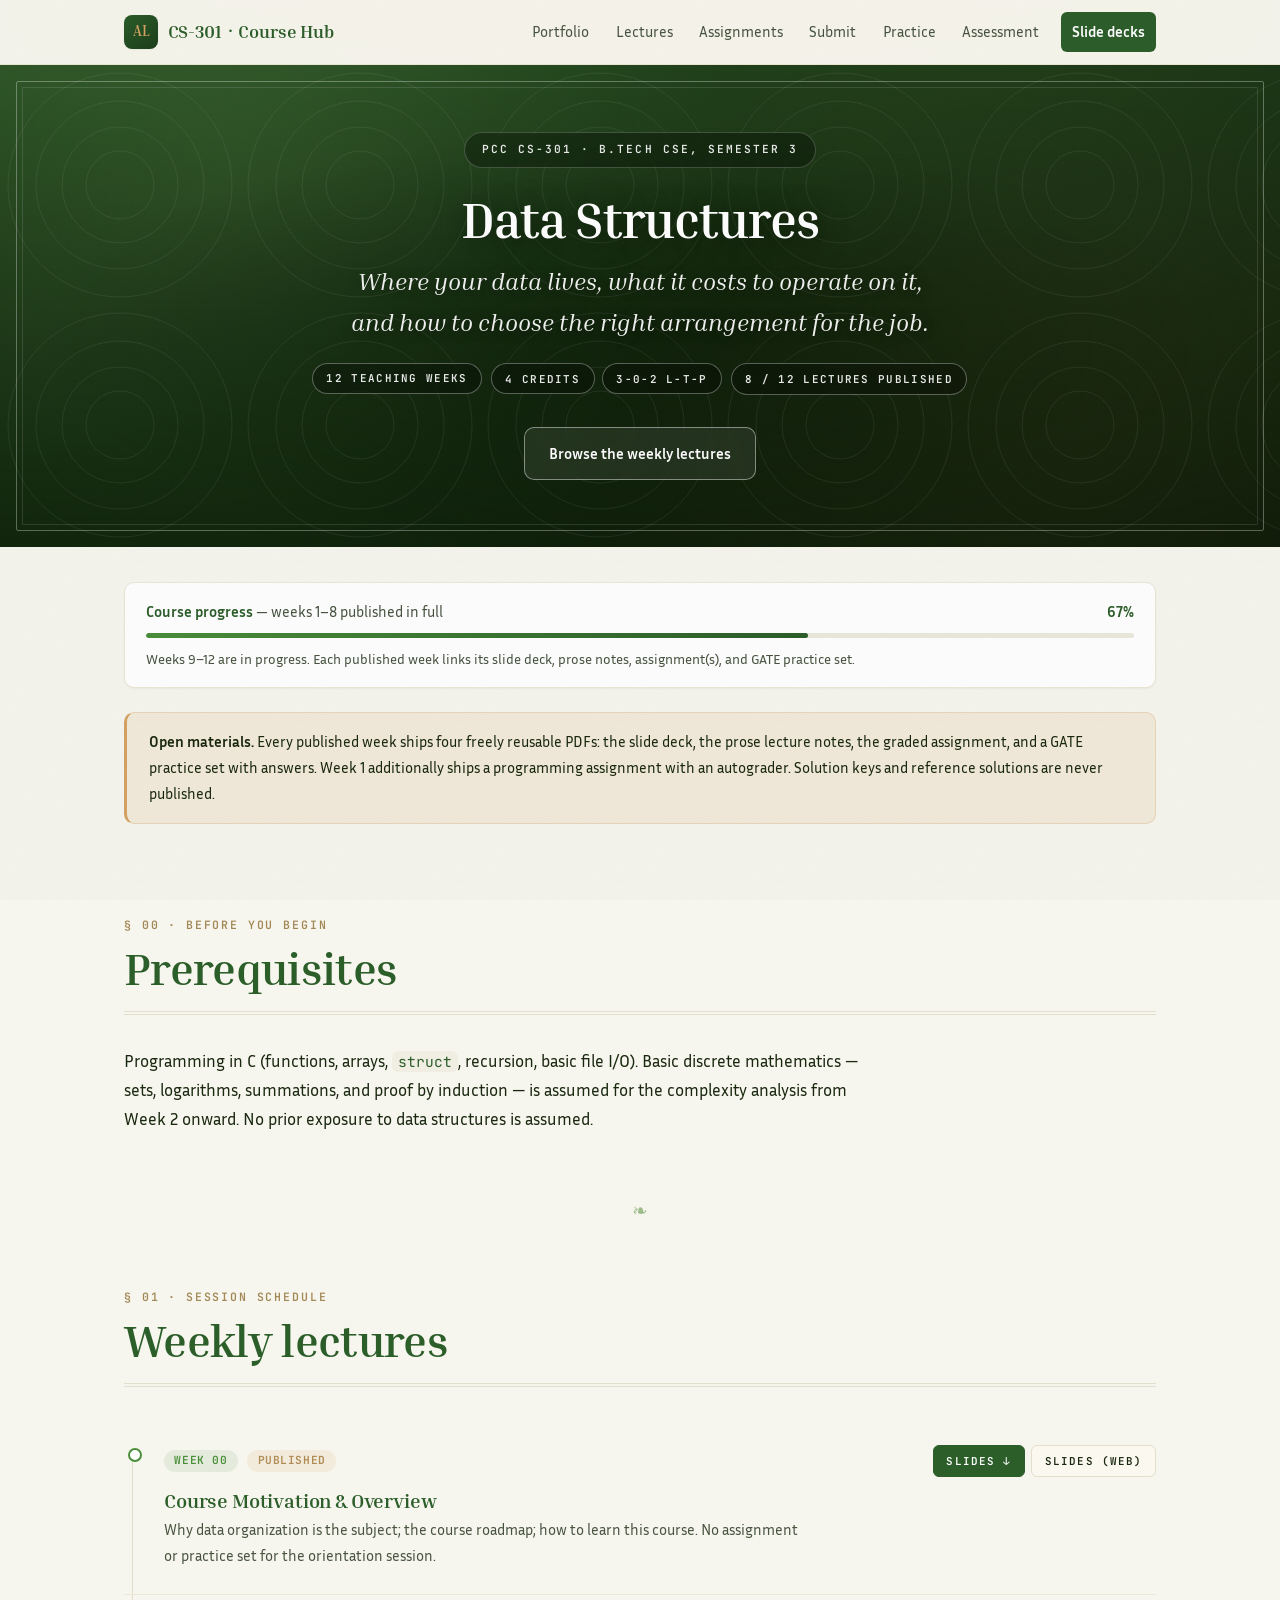
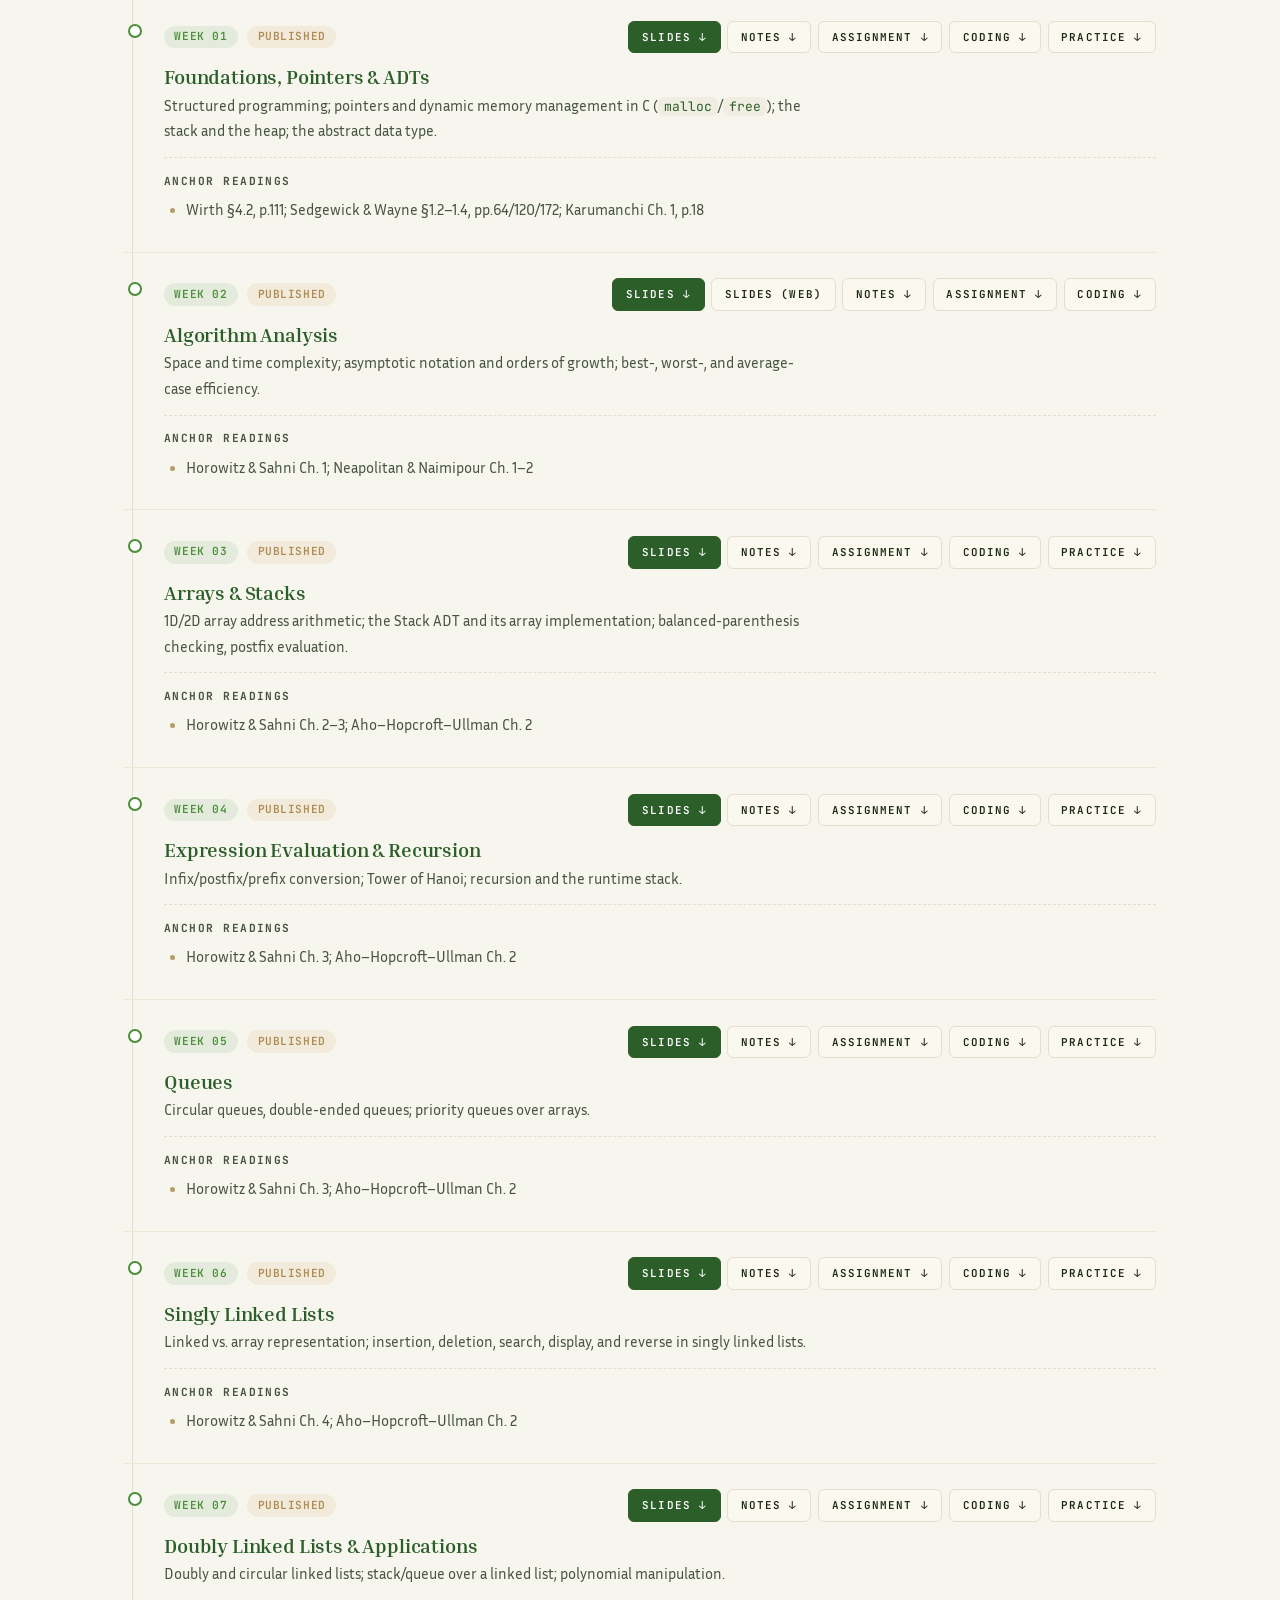
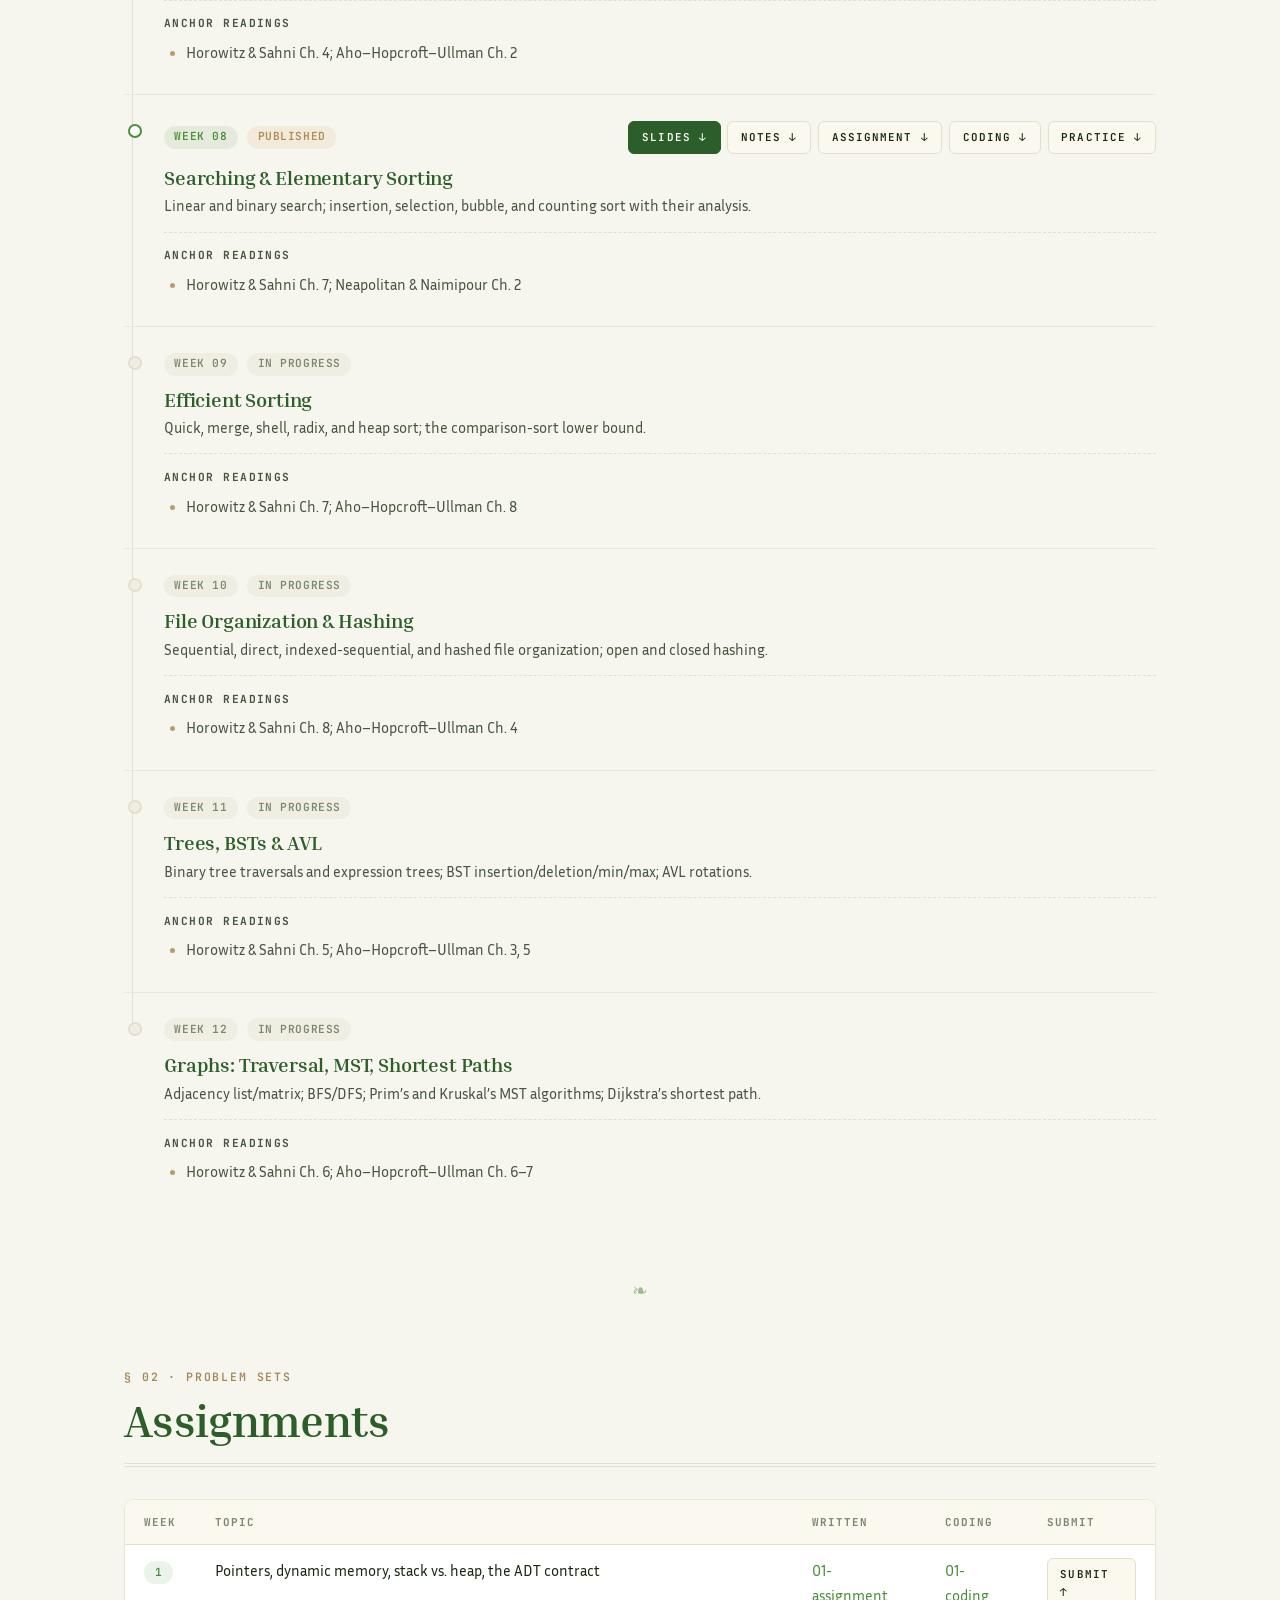
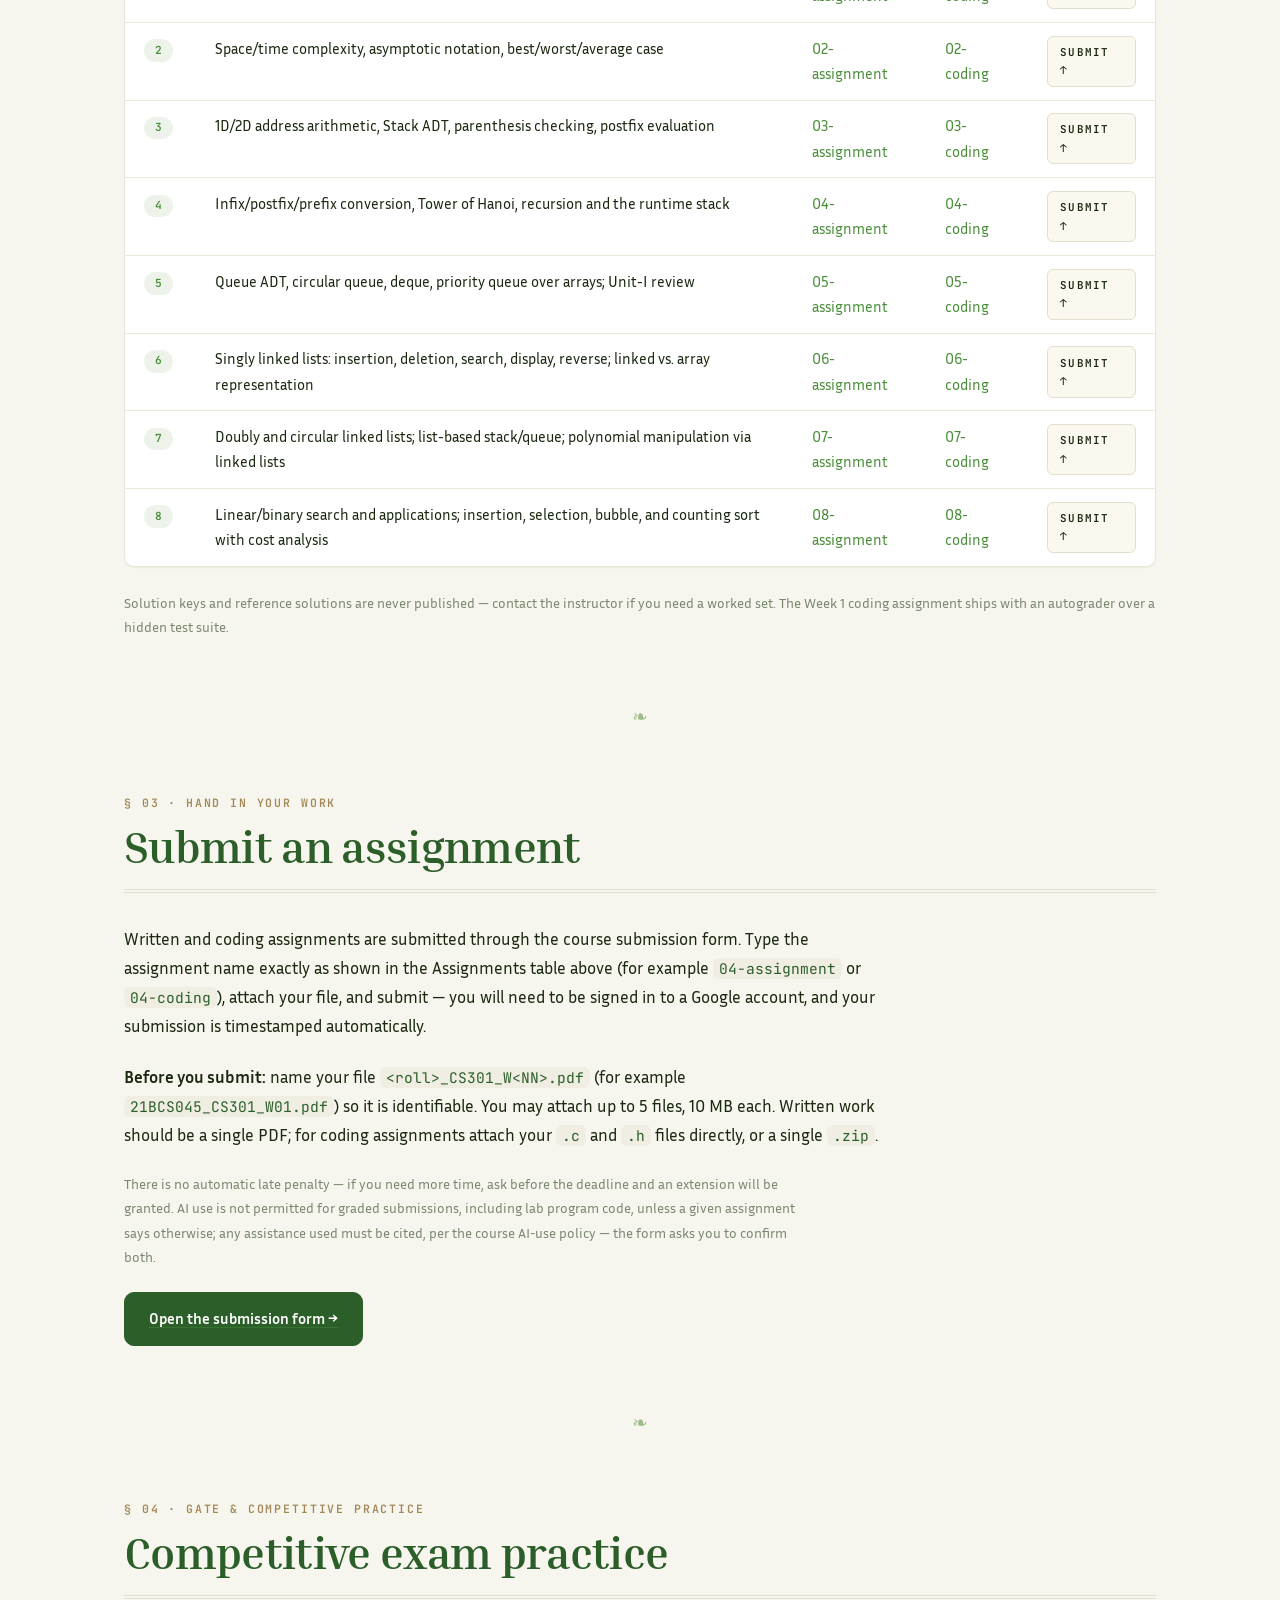
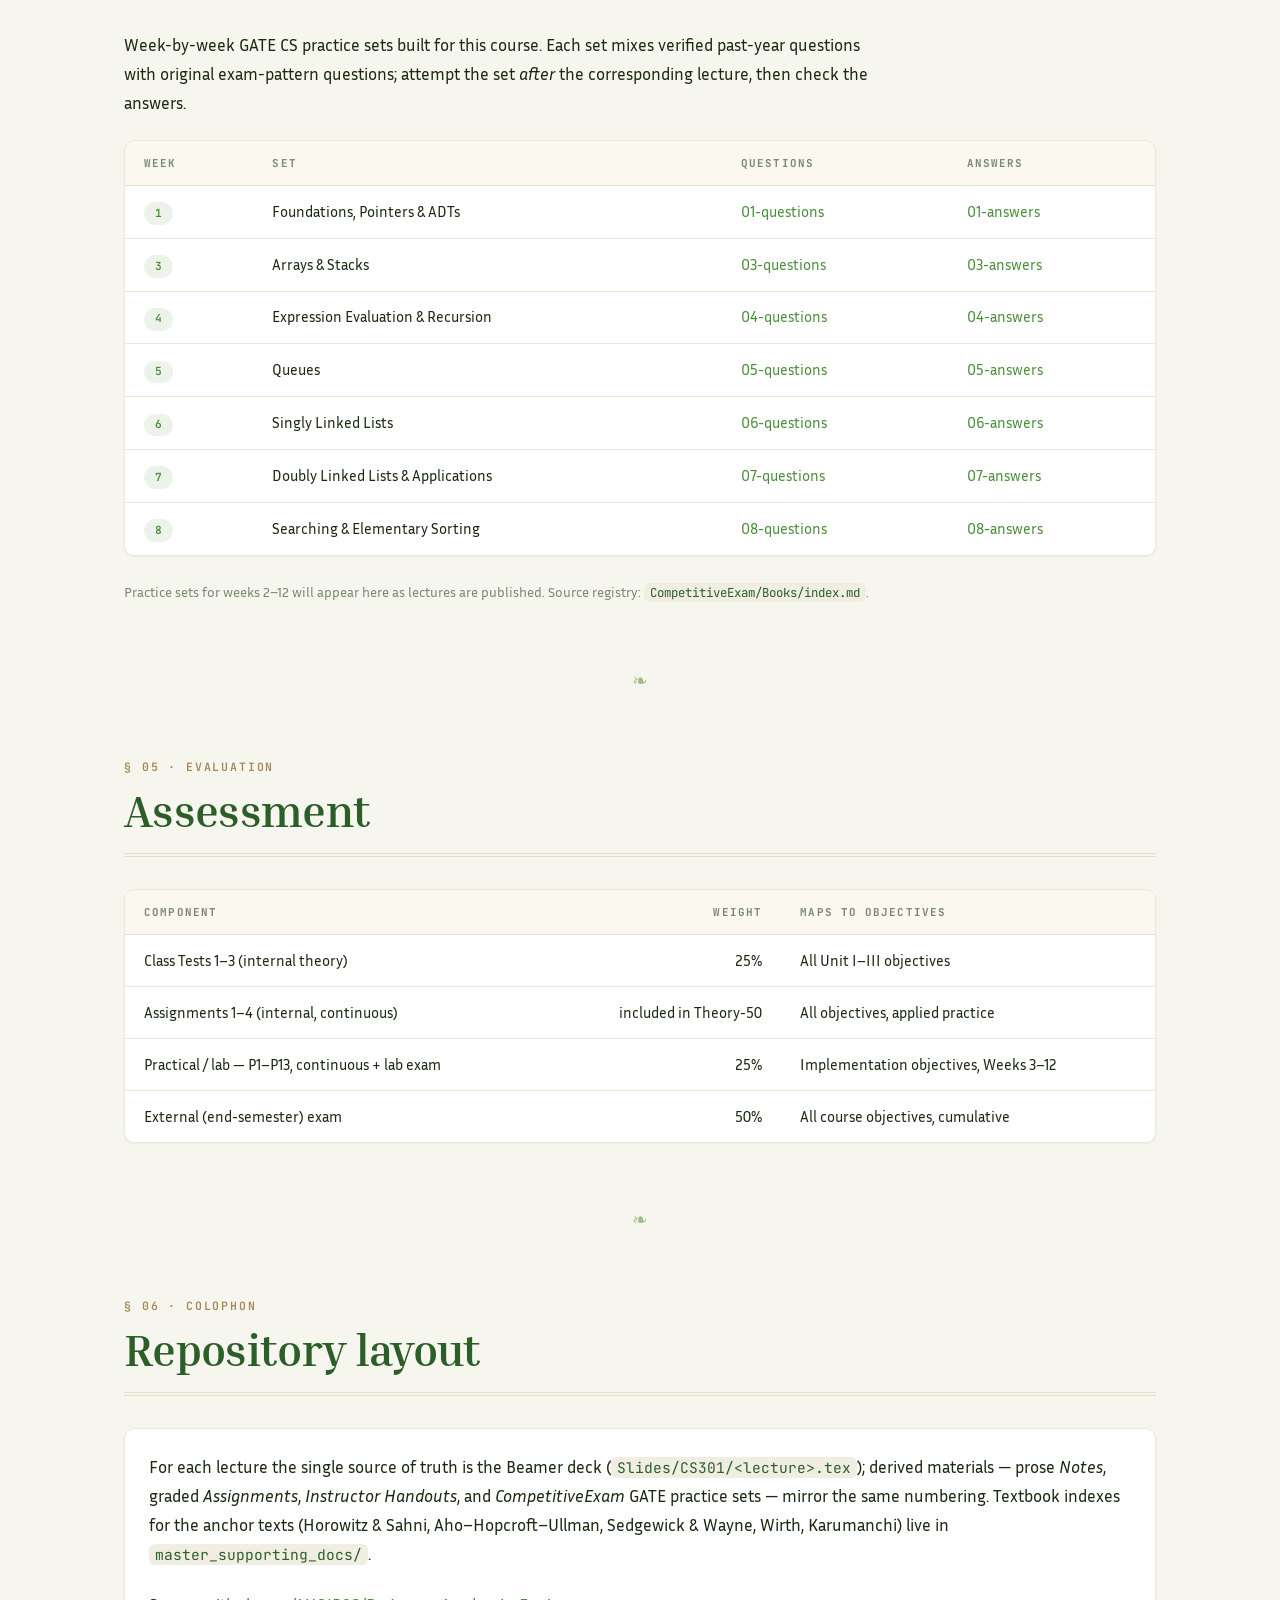
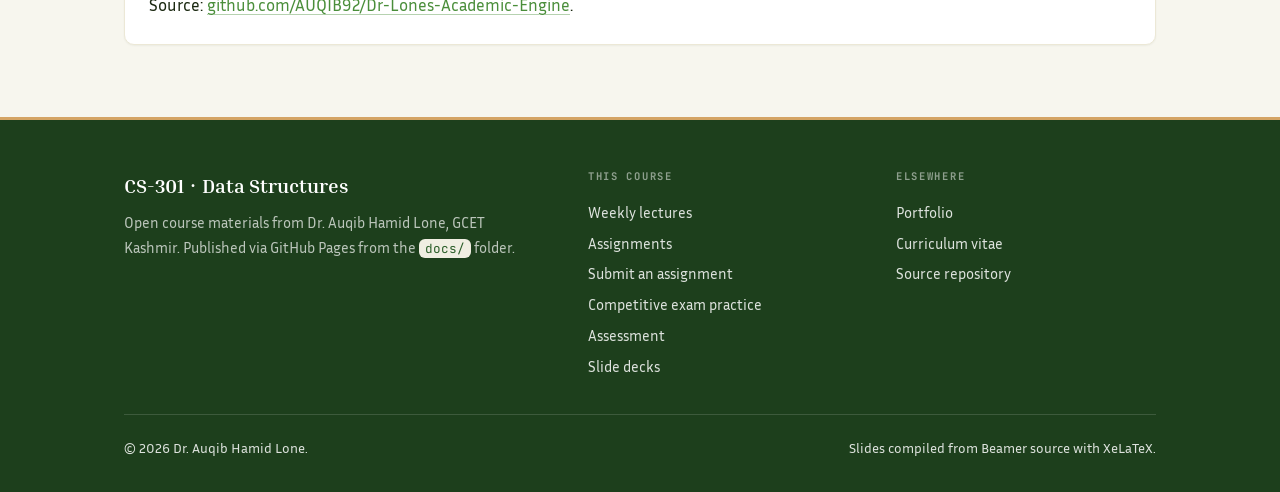
==== commit 188a3f8c: "Move to standalone repo Dr-Lones-Academic-Engine; add CS502 video plan Point all site and repo links" ====
--- a/docs/courses/cs301/index.html
+++ b/docs/courses/cs301/index.html
@@ -16,7 +16,7 @@
   <meta property="og:type" content="website">
   <meta property="og:title" content="Data Structures (CS-301)">
   <meta property="og:description" content="Course hub for PCC CS-301: 12-week lecture slides, notes, assignments, and GATE practice sets.">
-  <meta property="og:url" content="https://auqib92.github.io/claude-code-my-workflow/courses/cs301/">
+  <meta property="og:url" content="https://auqib92.github.io/Dr-Lones-Academic-Engine/courses/cs301/">
 
   <!-- Structured data for Google rich snippets -->
   <script type="application/ld+json">
@@ -538,7 +538,7 @@
       </div>
       <div class="card">
         <p>For each lecture the single source of truth is the Beamer deck (<code>Slides/CS301/&lt;lecture&gt;.tex</code>); derived materials &mdash; prose <em>Notes</em>, graded <em>Assignments</em>, <em>Instructor Handouts</em>, and <em>CompetitiveExam</em> GATE practice sets &mdash; mirror the same numbering. Textbook indexes for the anchor texts (Horowitz &amp; Sahni, Aho&ndash;Hopcroft&ndash;Ullman, Sedgewick &amp; Wayne, Wirth, Karumanchi) live in <code>master_supporting_docs/</code>.</p>
-        <p>Source: <a href="https://github.com/AUQIB92/claude-code-my-workflow">github.com/AUQIB92/claude-code-my-workflow</a>.</p>
+        <p>Source: <a href="https://github.com/AUQIB92/Dr-Lones-Academic-Engine">github.com/AUQIB92/Dr-Lones-Academic-Engine</a>.</p>
       </div>
     </section>
 
@@ -568,7 +568,7 @@
           <ul class="footer-nav">
             <li><a href="../../index.html">Portfolio</a></li>
             <li><a href="../../CV/Auqib-Hamid-Lone-CV.pdf" target="_blank" rel="noopener">Curriculum vitae</a></li>
-            <li><a href="https://github.com/AUQIB92/claude-code-my-workflow">Source repository</a></li>
+            <li><a href="https://github.com/AUQIB92/Dr-Lones-Academic-Engine">Source repository</a></li>
           </ul>
         </div>
       </div>
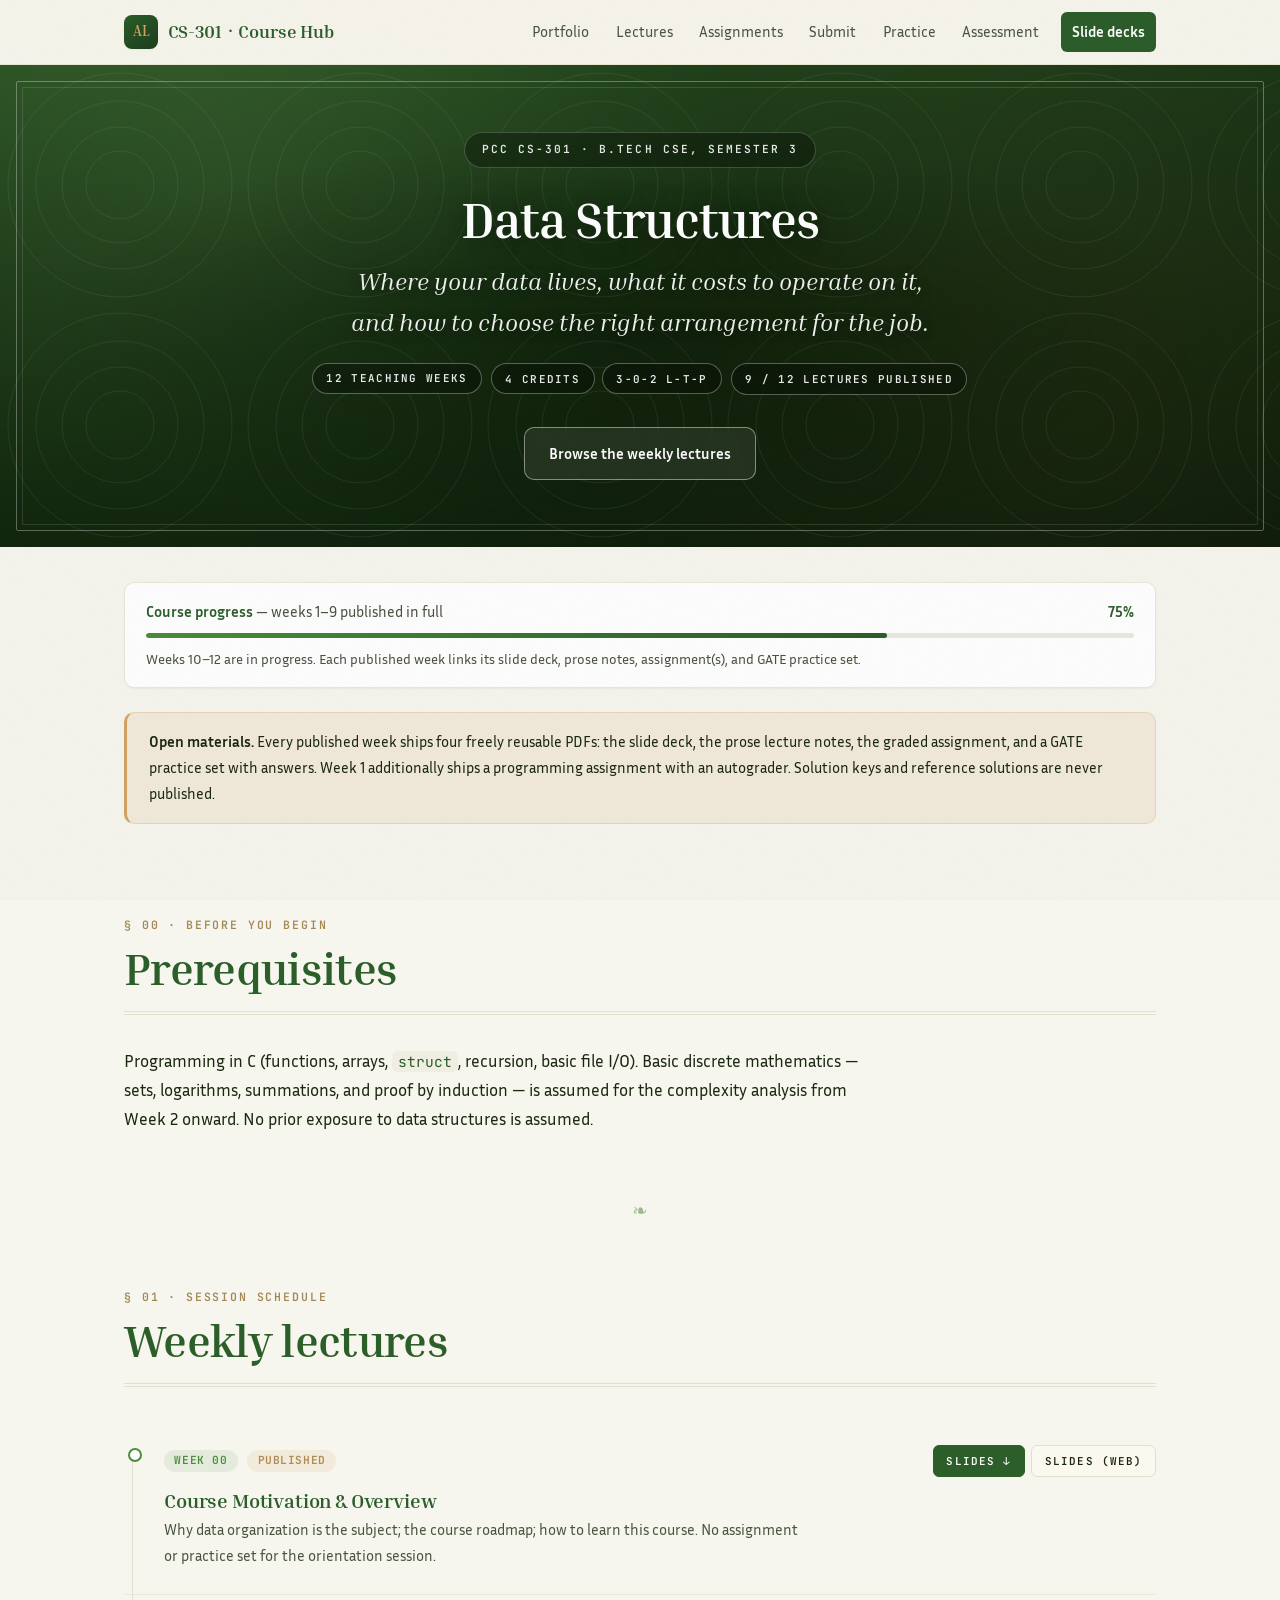
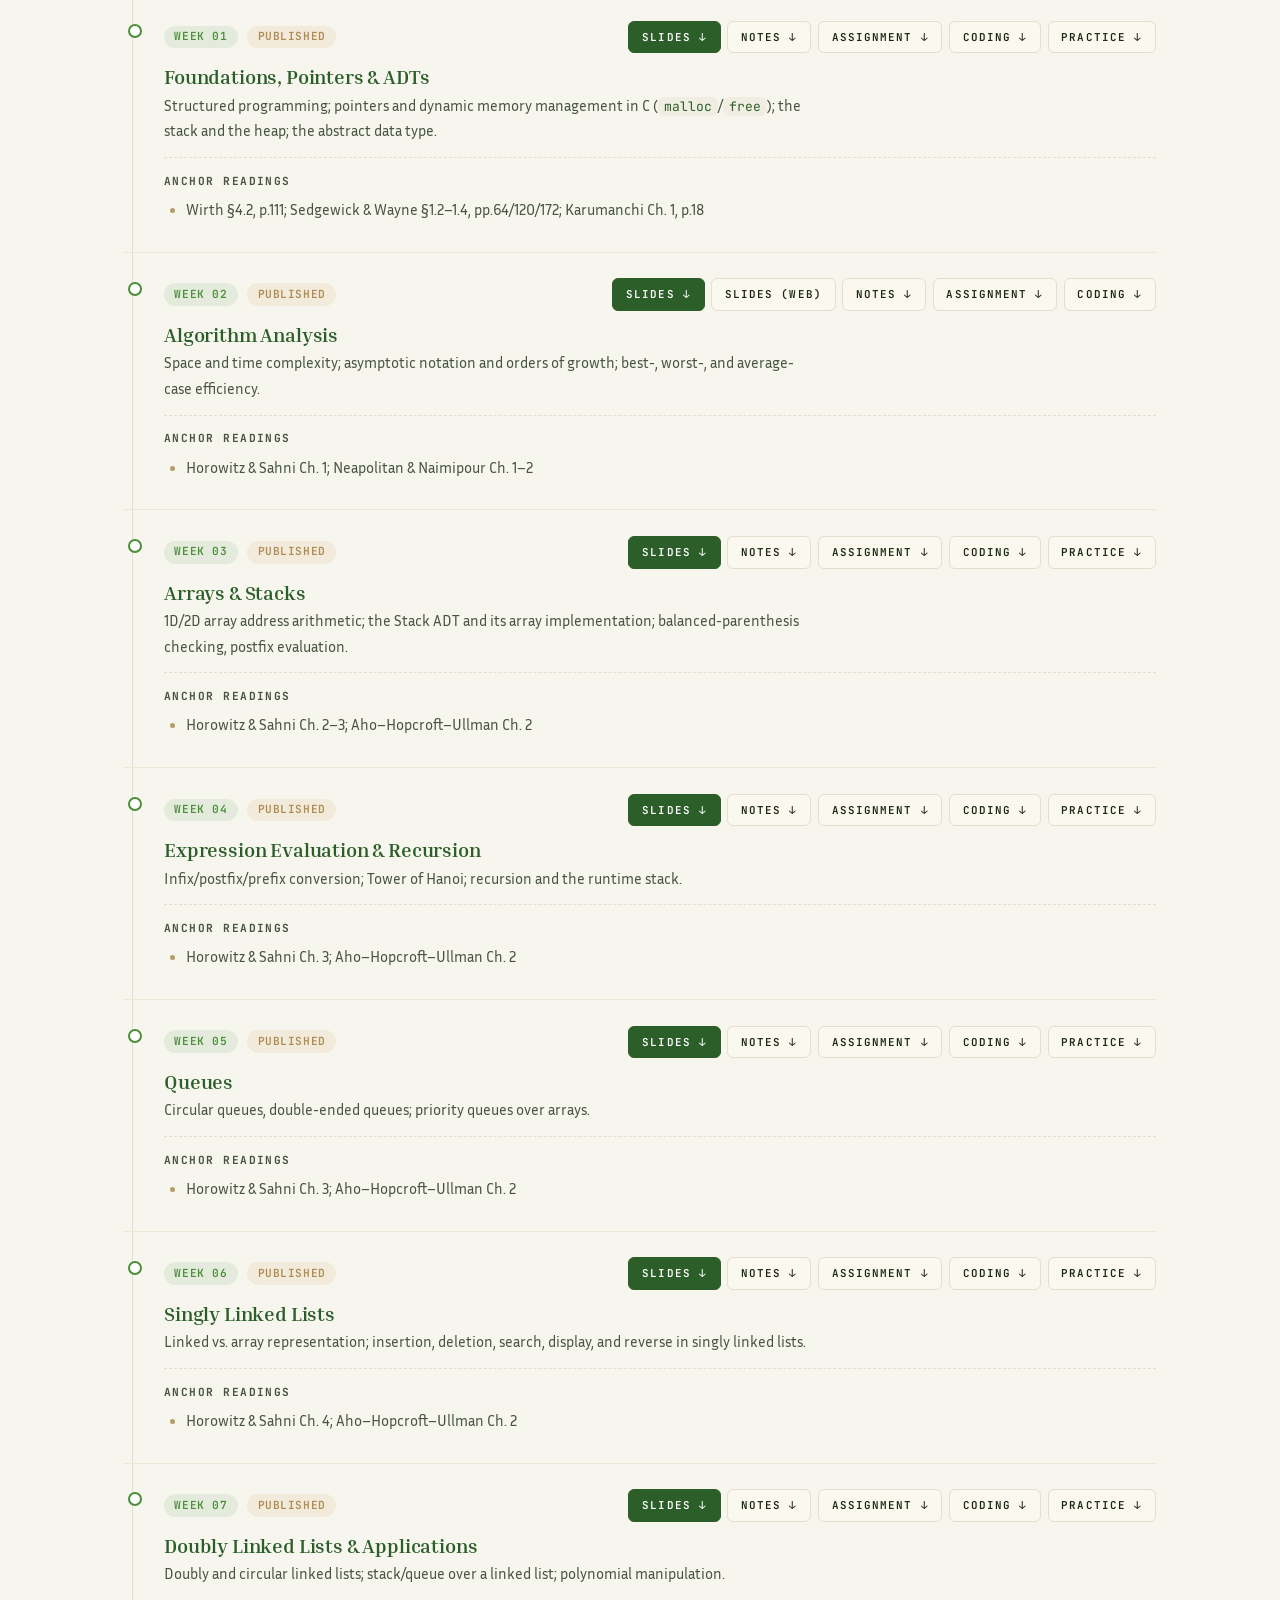
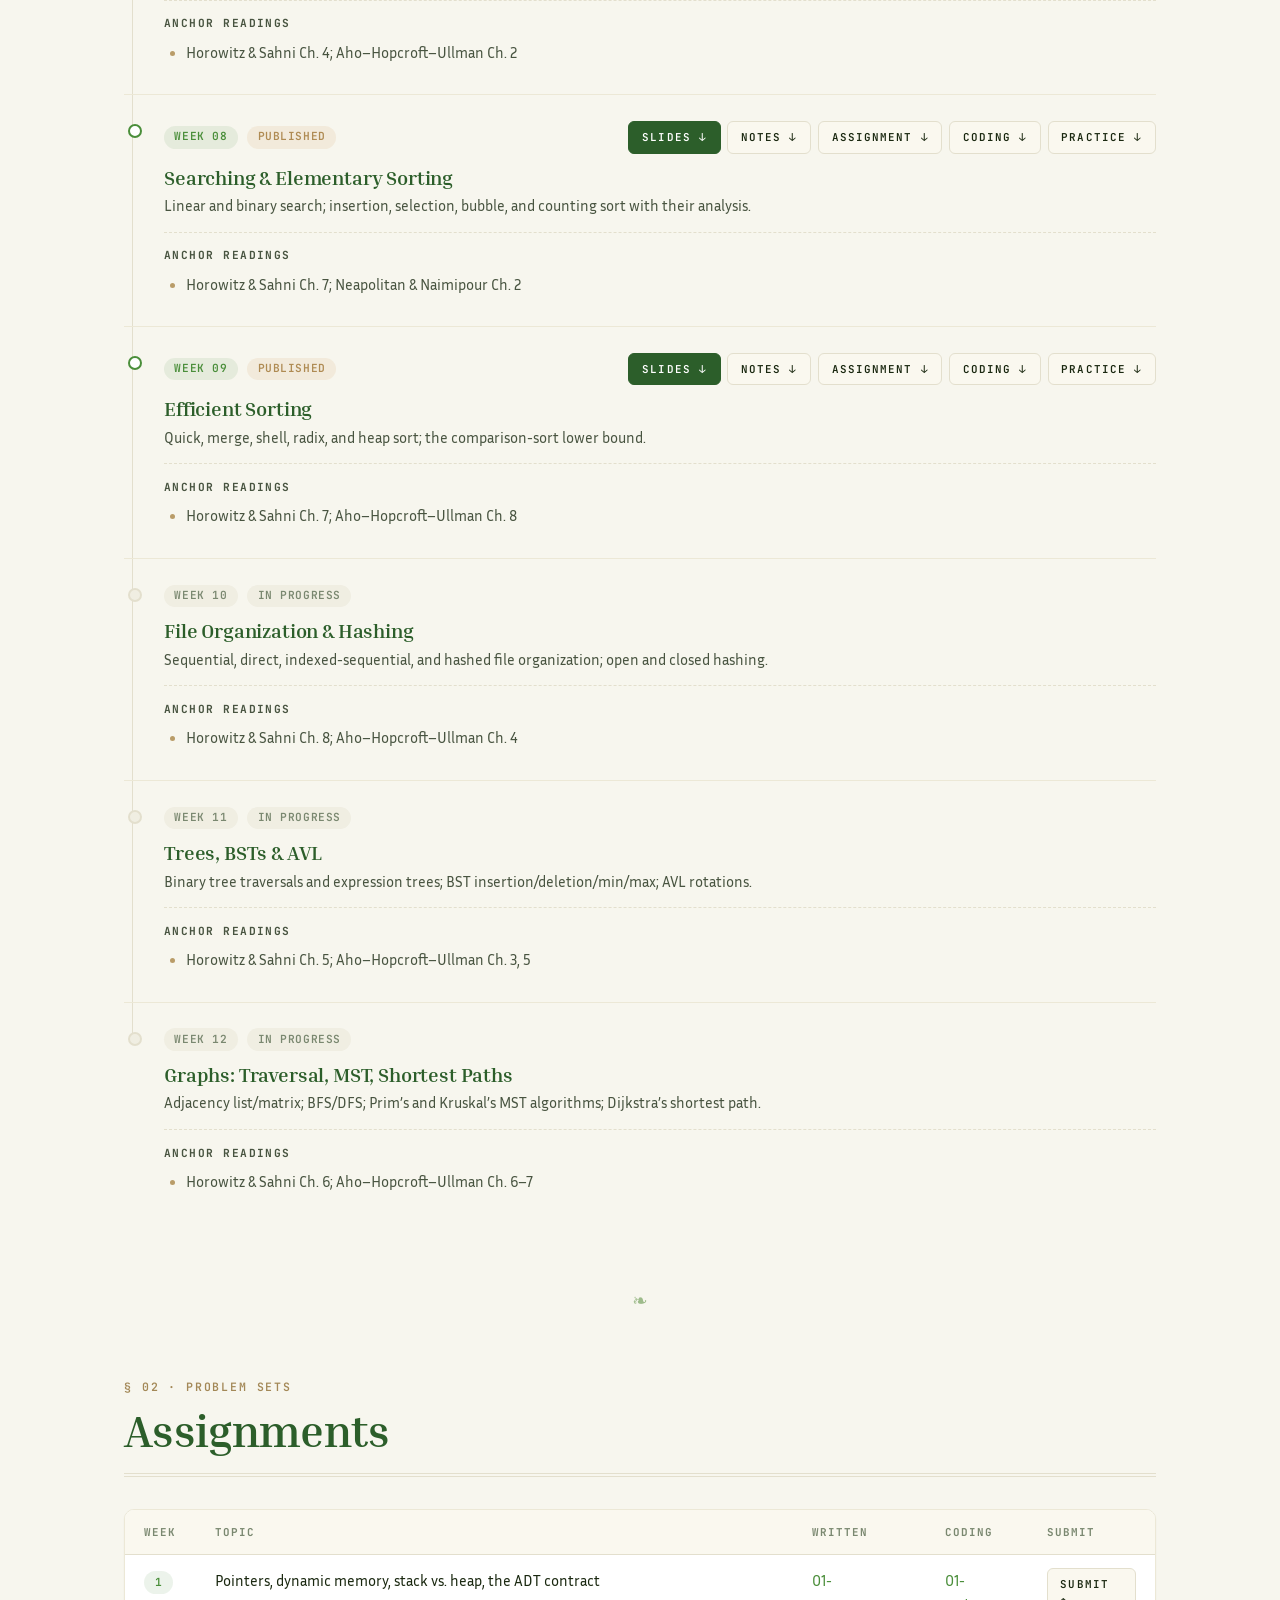
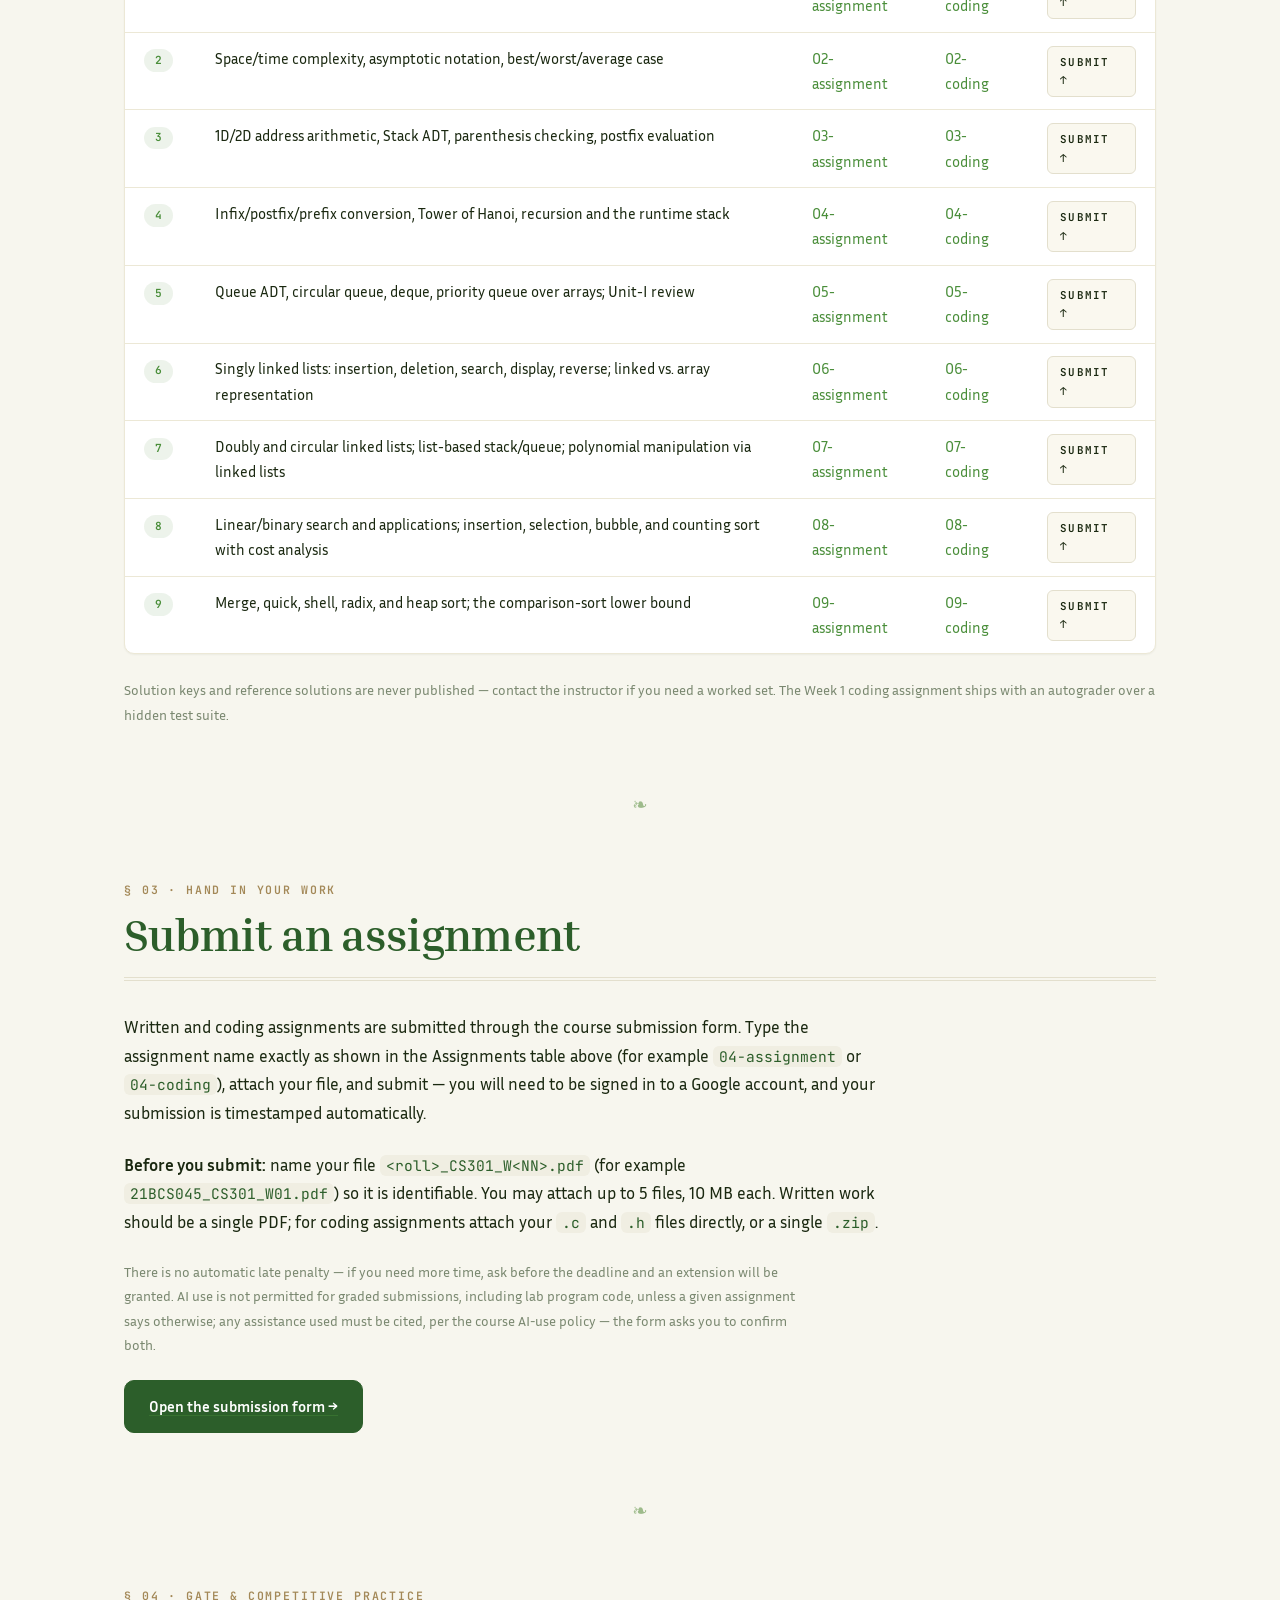
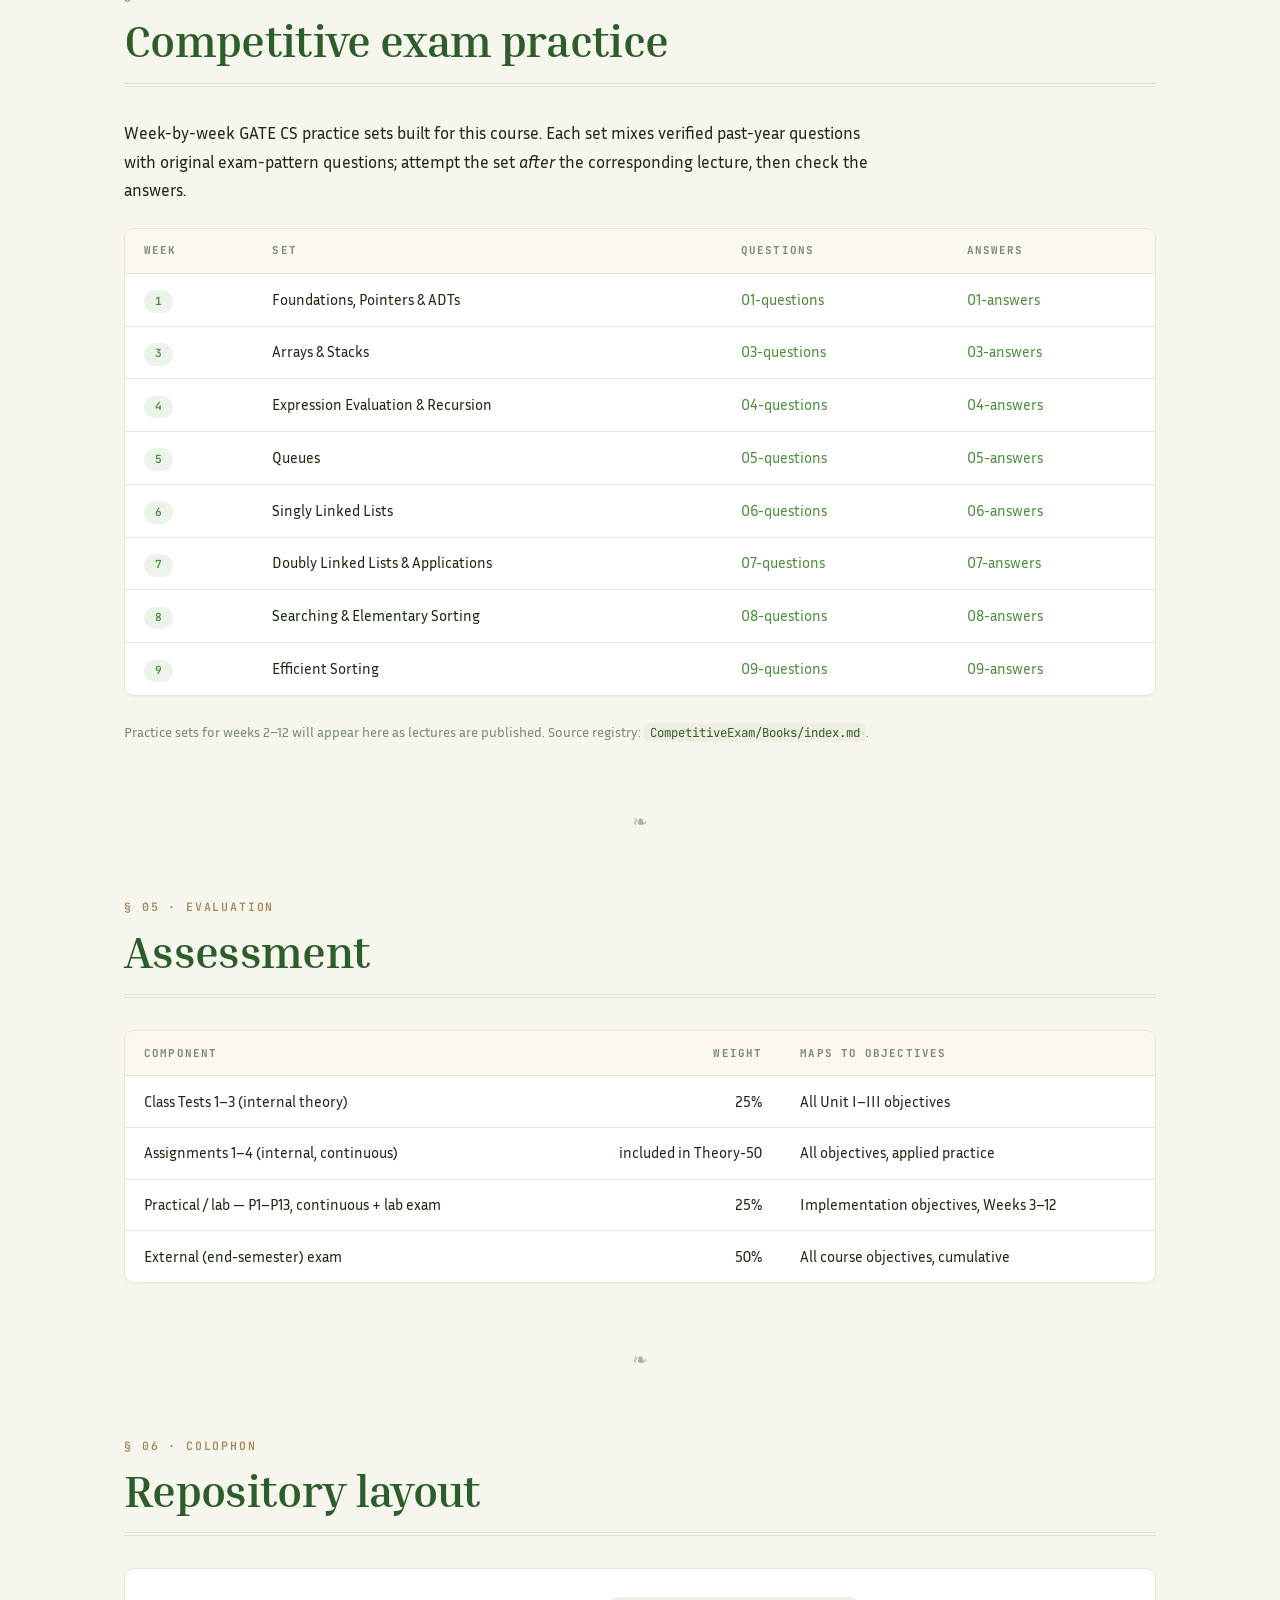
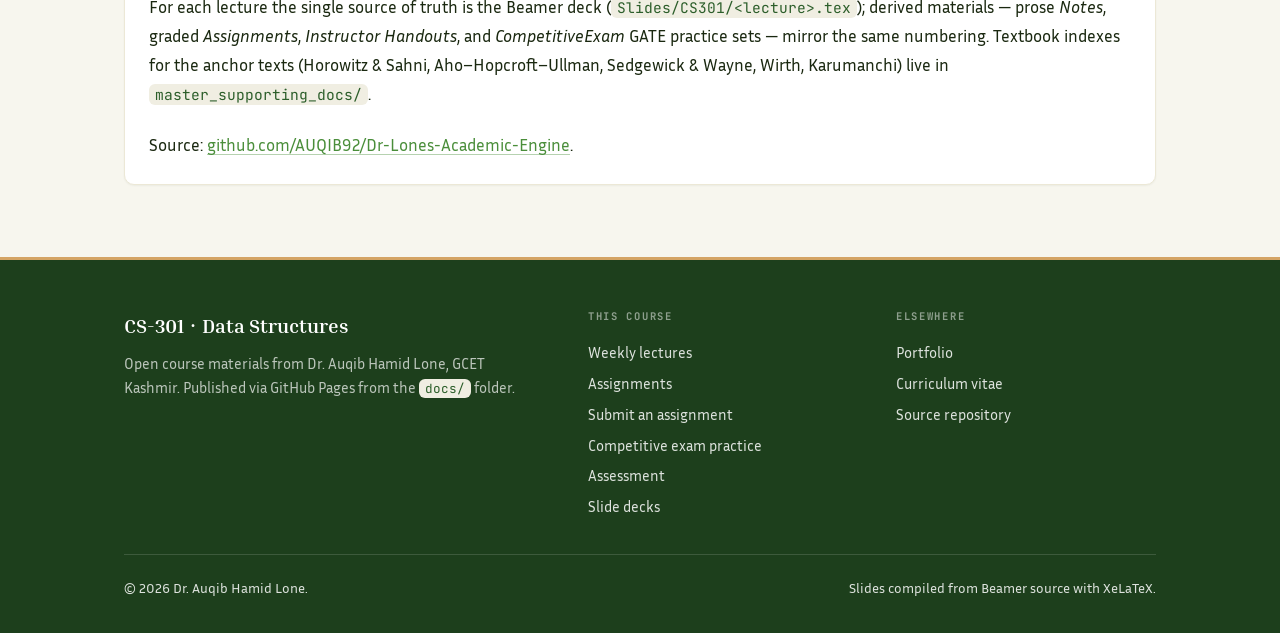
==== commit d799e5c6: "Add CS301 Week 9 (efficient sorting) and fix diagram collisions - Week 9 deck (55 pp), notes, assign" ====
--- a/docs/courses/cs301/index.html
+++ b/docs/courses/cs301/index.html
@@ -76,7 +76,7 @@
         <span class="chip-glass">4 credits</span>
         <span class="chip-glass">3-0-2 L-T-P</span>
         <!-- publish-course-hub:hero-chips:start -->
-        <span class="chip-glass">8 / 12 lectures published</span>
+        <span class="chip-glass">9 / 12 lectures published</span>
         <!-- publish-course-hub:hero-chips:end -->
       </div>
       <div class="hero-cta">
@@ -91,11 +91,11 @@
     <!-- publish-course-hub:ribbon:start -->
     <div class="ribbon">
       <div class="row">
-        <span><strong>Course progress</strong> &mdash; weeks 1&ndash;8 published in full</span>
-        <strong>67%</strong>
-      </div>
-      <div class="track"><div class="fill" data-fill="67"></div></div>
-      <p>Weeks 9&ndash;12 are in progress. Each published week links its slide deck, prose notes, assignment(s), and GATE practice set.</p>
+        <span><strong>Course progress</strong> &mdash; weeks 1&ndash;9 published in full</span>
+        <strong>75%</strong>
+      </div>
+      <div class="track"><div class="fill" data-fill="75"></div></div>
+      <p>Weeks 10&ndash;12 are in progress. Each published week links its slide deck, prose notes, assignment(s), and GATE practice set.</p>
     </div>
     <!-- publish-course-hub:ribbon:end -->
 
@@ -297,9 +297,16 @@
           </div>
         </div>
 
-        <div class="rail-item dim">
-          <span class="badge badge-muted">Week 09</span>
-          <span class="badge badge-muted">In progress</span>
+        <div class="rail-item">
+          <span class="badge">Week 09</span>
+          <span class="badge badge-accent">Published</span>
+          <div class="rail-actions">
+            <a class="btn-sm" href="../../slides/CS301/09-efficient-sorting.pdf" target="_blank" rel="noopener">Slides &darr;</a>
+            <a class="btn-sm ghost" href="../../notes/CS301/09-efficient-sorting-notes.pdf" target="_blank" rel="noopener">Notes &darr;</a>
+            <a class="btn-sm ghost" href="../../assignments/CS301/09-efficient-sorting-assignment.pdf" target="_blank" rel="noopener">Assignment &darr;</a>
+            <a class="btn-sm ghost" href="../../assignments/CS301/09-efficient-sorting-coding-assignment.pdf" target="_blank" rel="noopener">Coding &darr;</a>
+            <a class="btn-sm ghost" href="../../competitive-exam/CS301/09-efficient-sorting-questions.pdf" target="_blank" rel="noopener">Practice &darr;</a>
+          </div>
           <div class="rail-body">
             <h3 class="rail-title">Efficient Sorting</h3>
             <p class="rail-text">Quick, merge, shell, radix, and heap sort; the comparison-sort lower bound.</p>
@@ -420,6 +427,13 @@
               <td>Linear/binary search and applications; insertion, selection, bubble, and counting sort with cost analysis</td>
               <td><a href="../../assignments/CS301/08-searching-elementary-sorting-assignment.pdf" target="_blank" rel="noopener">08-assignment</a></td>
               <td><a href="../../assignments/CS301/08-searching-elementary-sorting-coding-assignment.pdf" target="_blank" rel="noopener">08-coding</a></td>
+              <td><a class="btn-sm ghost" href="#submit">Submit &uarr;</a></td>
+            </tr>
+            <tr>
+              <td><span class="badge">9</span></td>
+              <td>Merge, quick, shell, radix, and heap sort; the comparison-sort lower bound</td>
+              <td><a href="../../assignments/CS301/09-efficient-sorting-assignment.pdf" target="_blank" rel="noopener">09-assignment</a></td>
+              <td><a href="../../assignments/CS301/09-efficient-sorting-coding-assignment.pdf" target="_blank" rel="noopener">09-coding</a></td>
               <td><a class="btn-sm ghost" href="#submit">Submit &uarr;</a></td>
             </tr>
           </tbody>
@@ -501,6 +515,12 @@
               <td>Searching &amp; Elementary Sorting</td>
               <td><a href="../../competitive-exam/CS301/08-searching-elementary-sorting-questions.pdf" target="_blank" rel="noopener">08-questions</a></td>
               <td><a href="../../competitive-exam/CS301/08-searching-elementary-sorting-answers.pdf" target="_blank" rel="noopener">08-answers</a></td>
+            </tr>
+            <tr>
+              <td><span class="badge">9</span></td>
+              <td>Efficient Sorting</td>
+              <td><a href="../../competitive-exam/CS301/09-efficient-sorting-questions.pdf" target="_blank" rel="noopener">09-questions</a></td>
+              <td><a href="../../competitive-exam/CS301/09-efficient-sorting-answers.pdf" target="_blank" rel="noopener">09-answers</a></td>
             </tr>
           </tbody>
         </table>
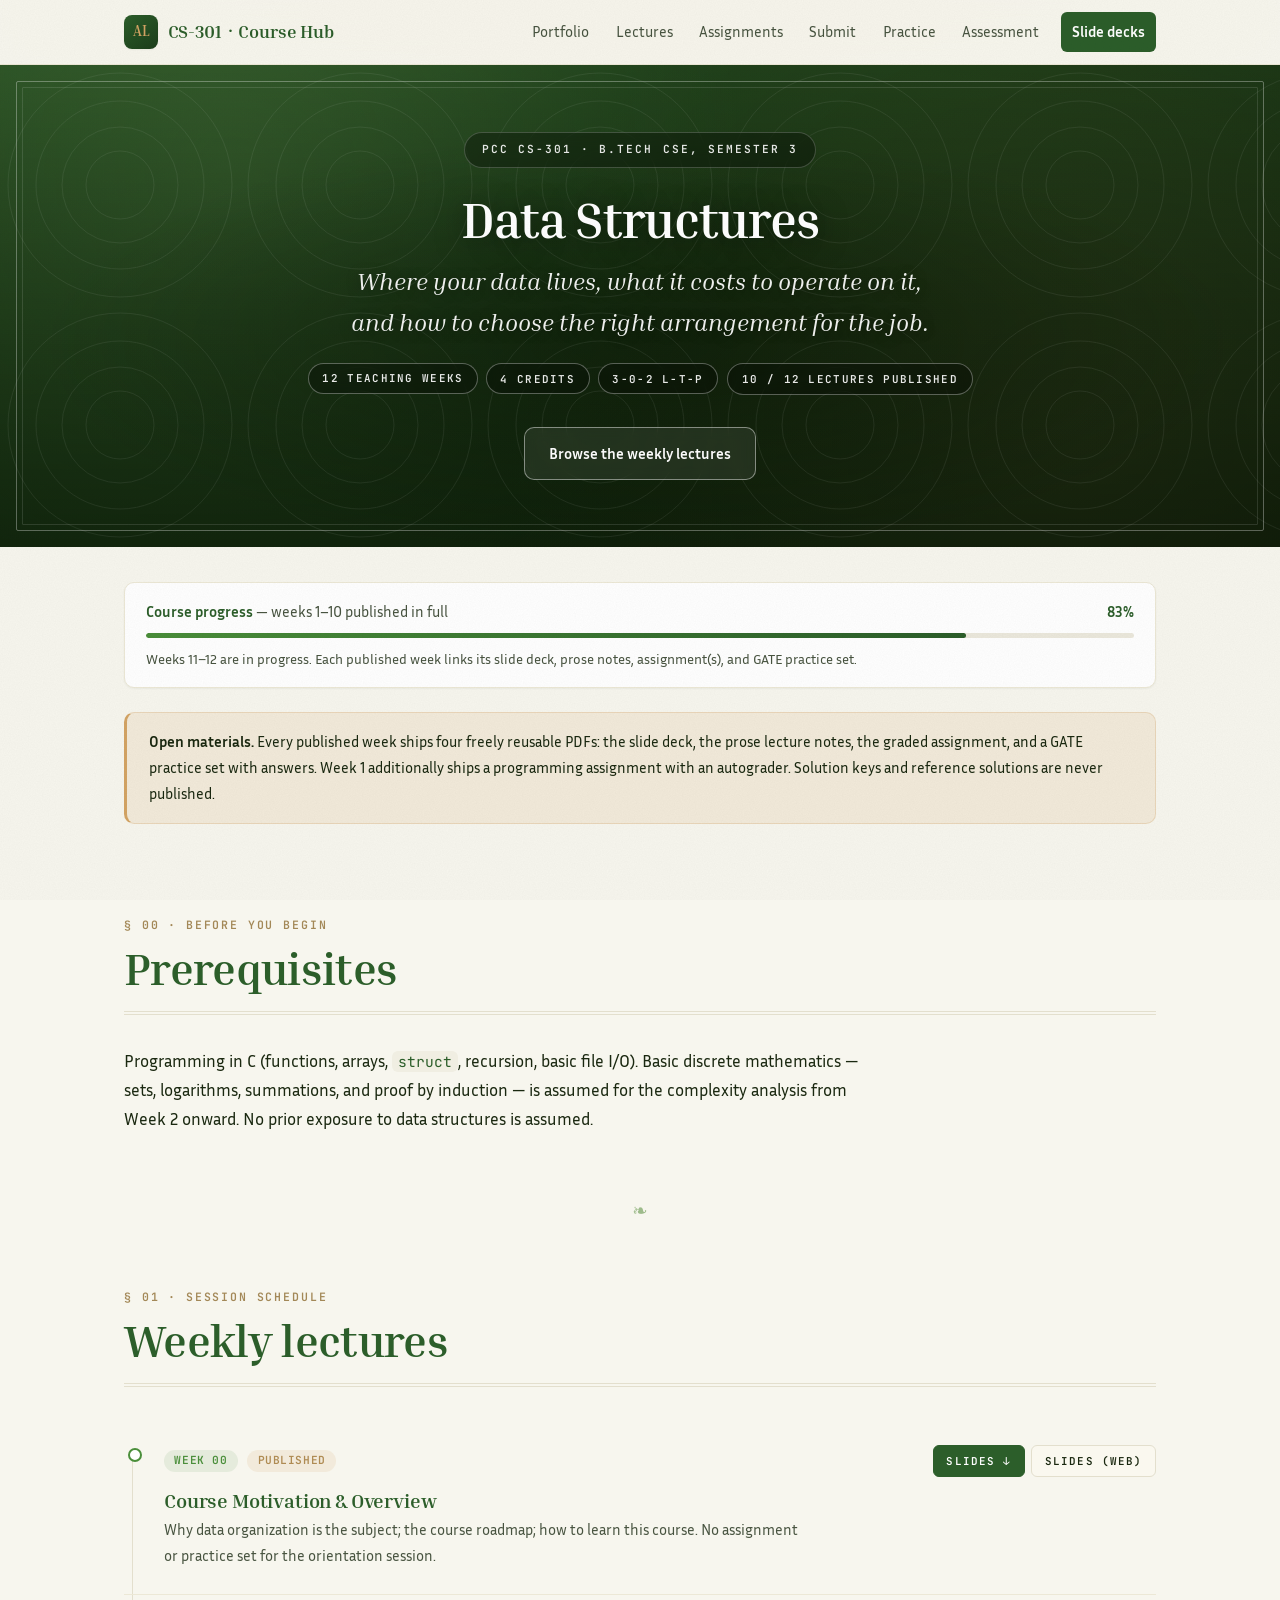
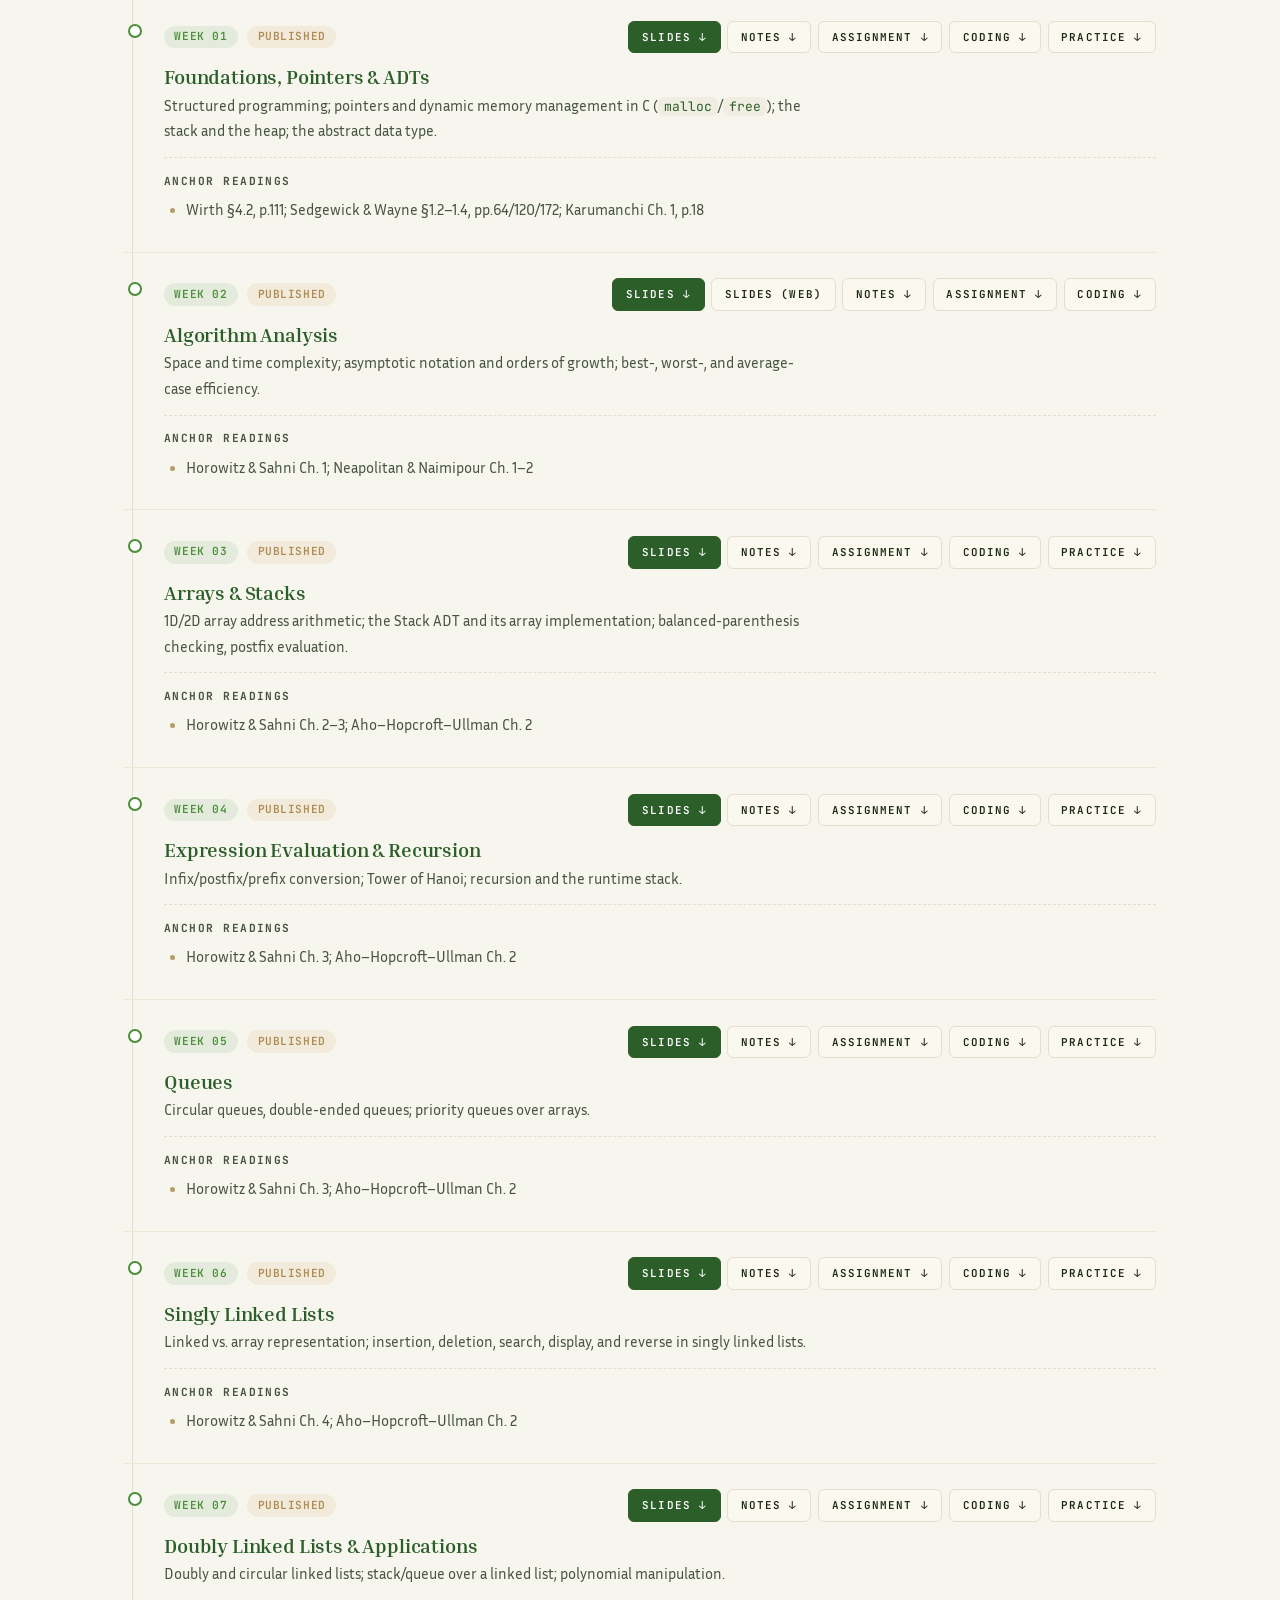
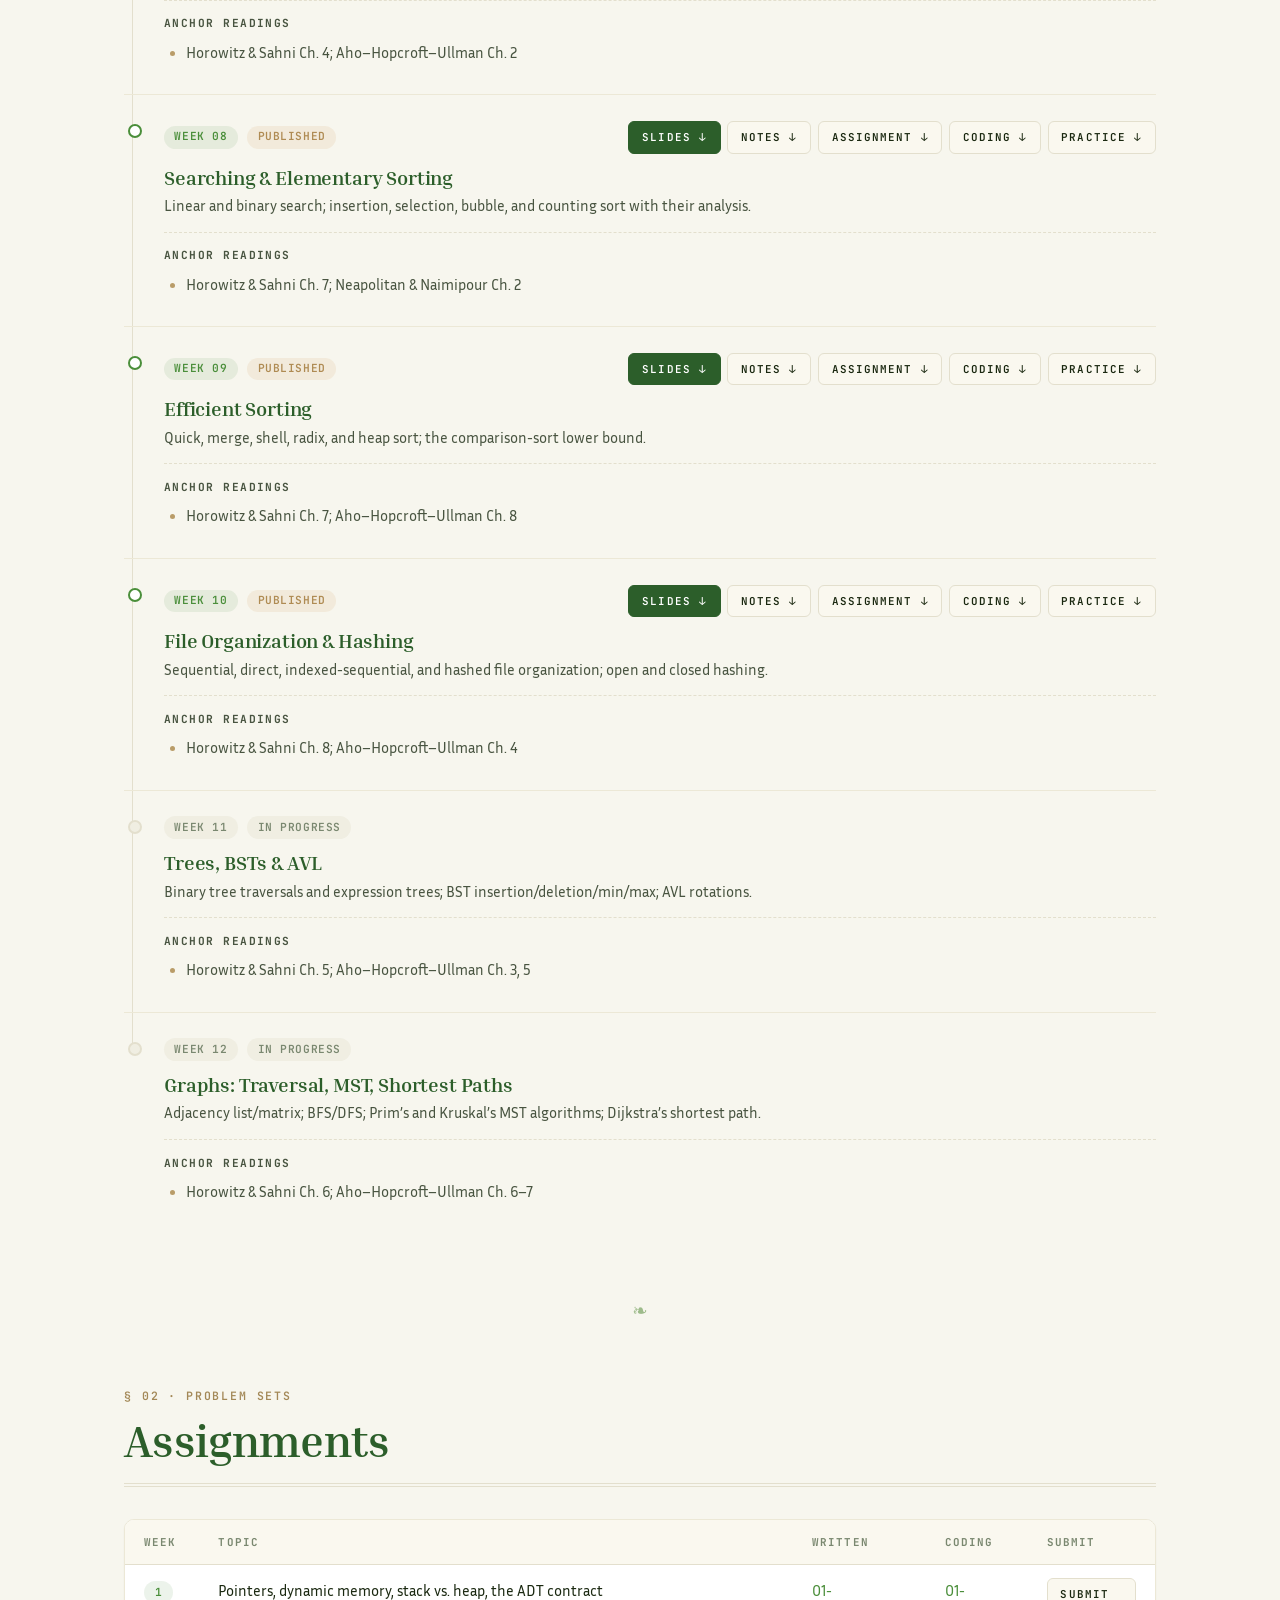
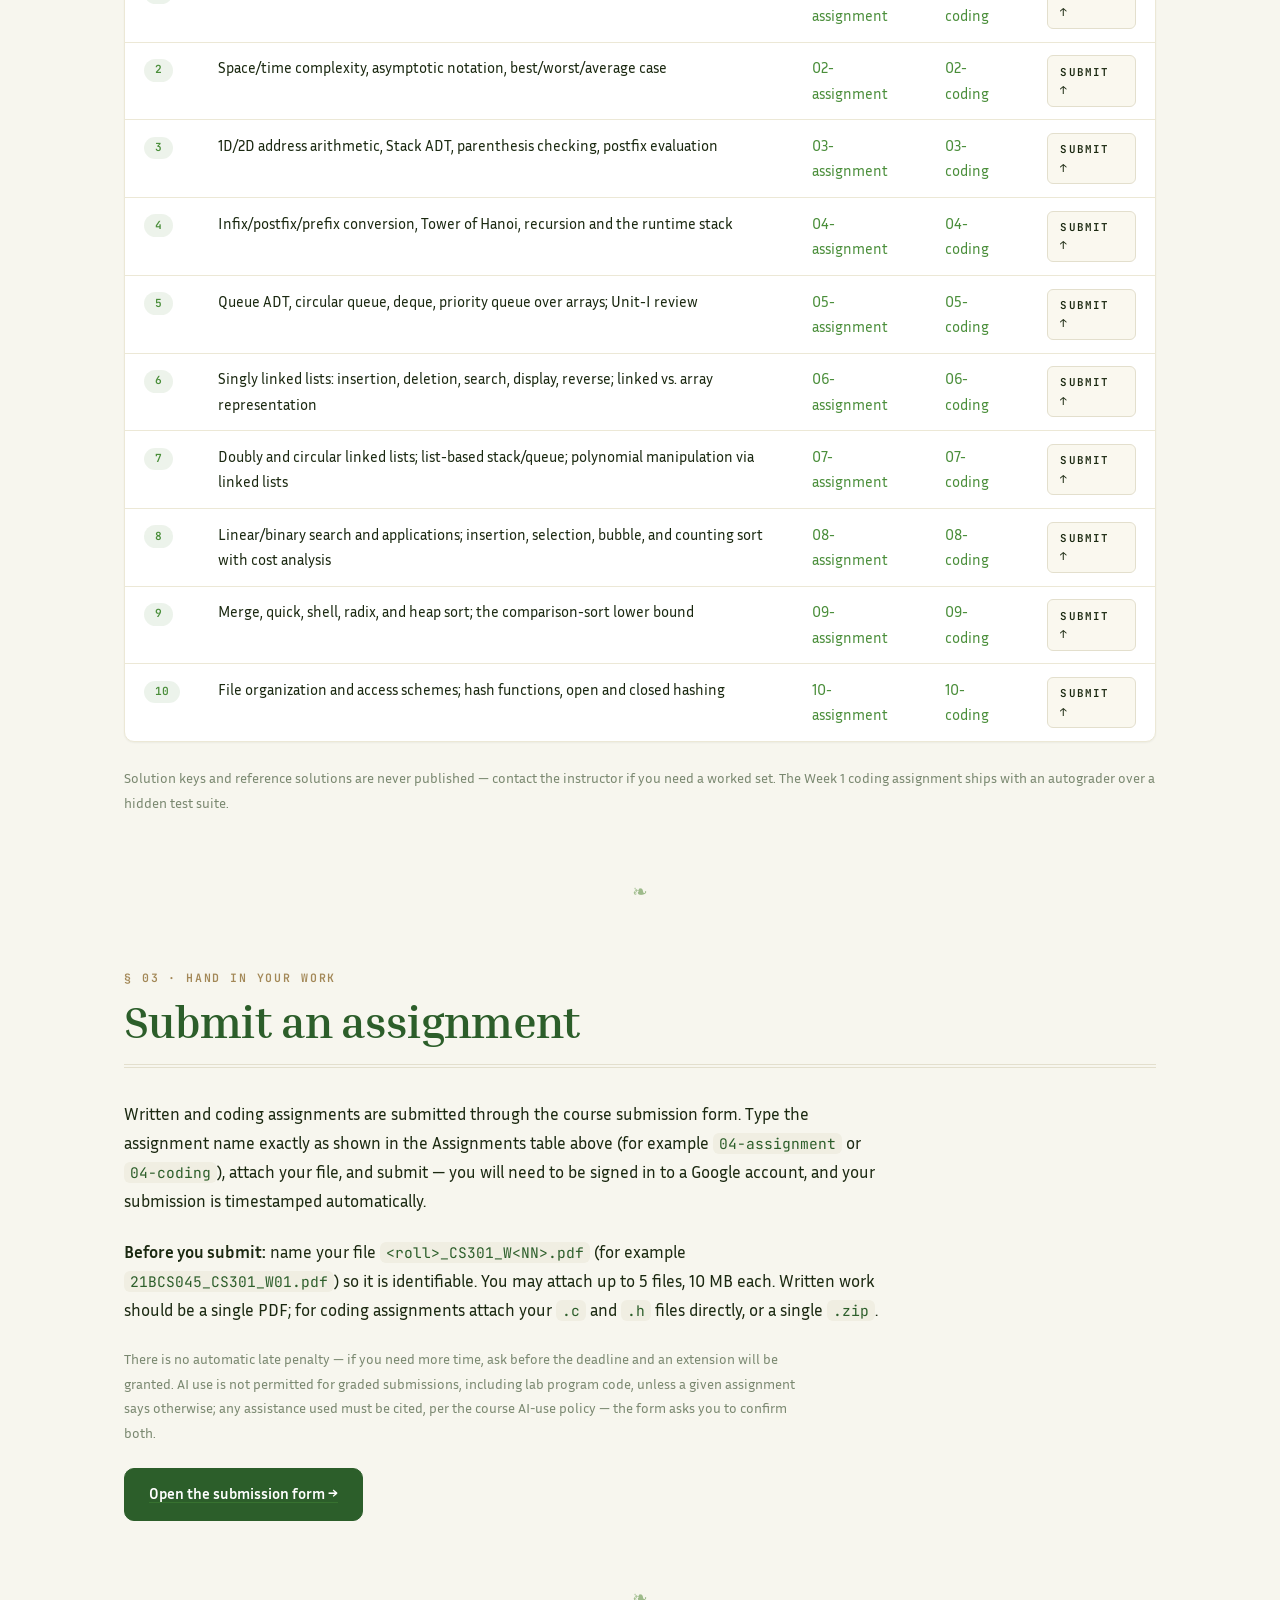
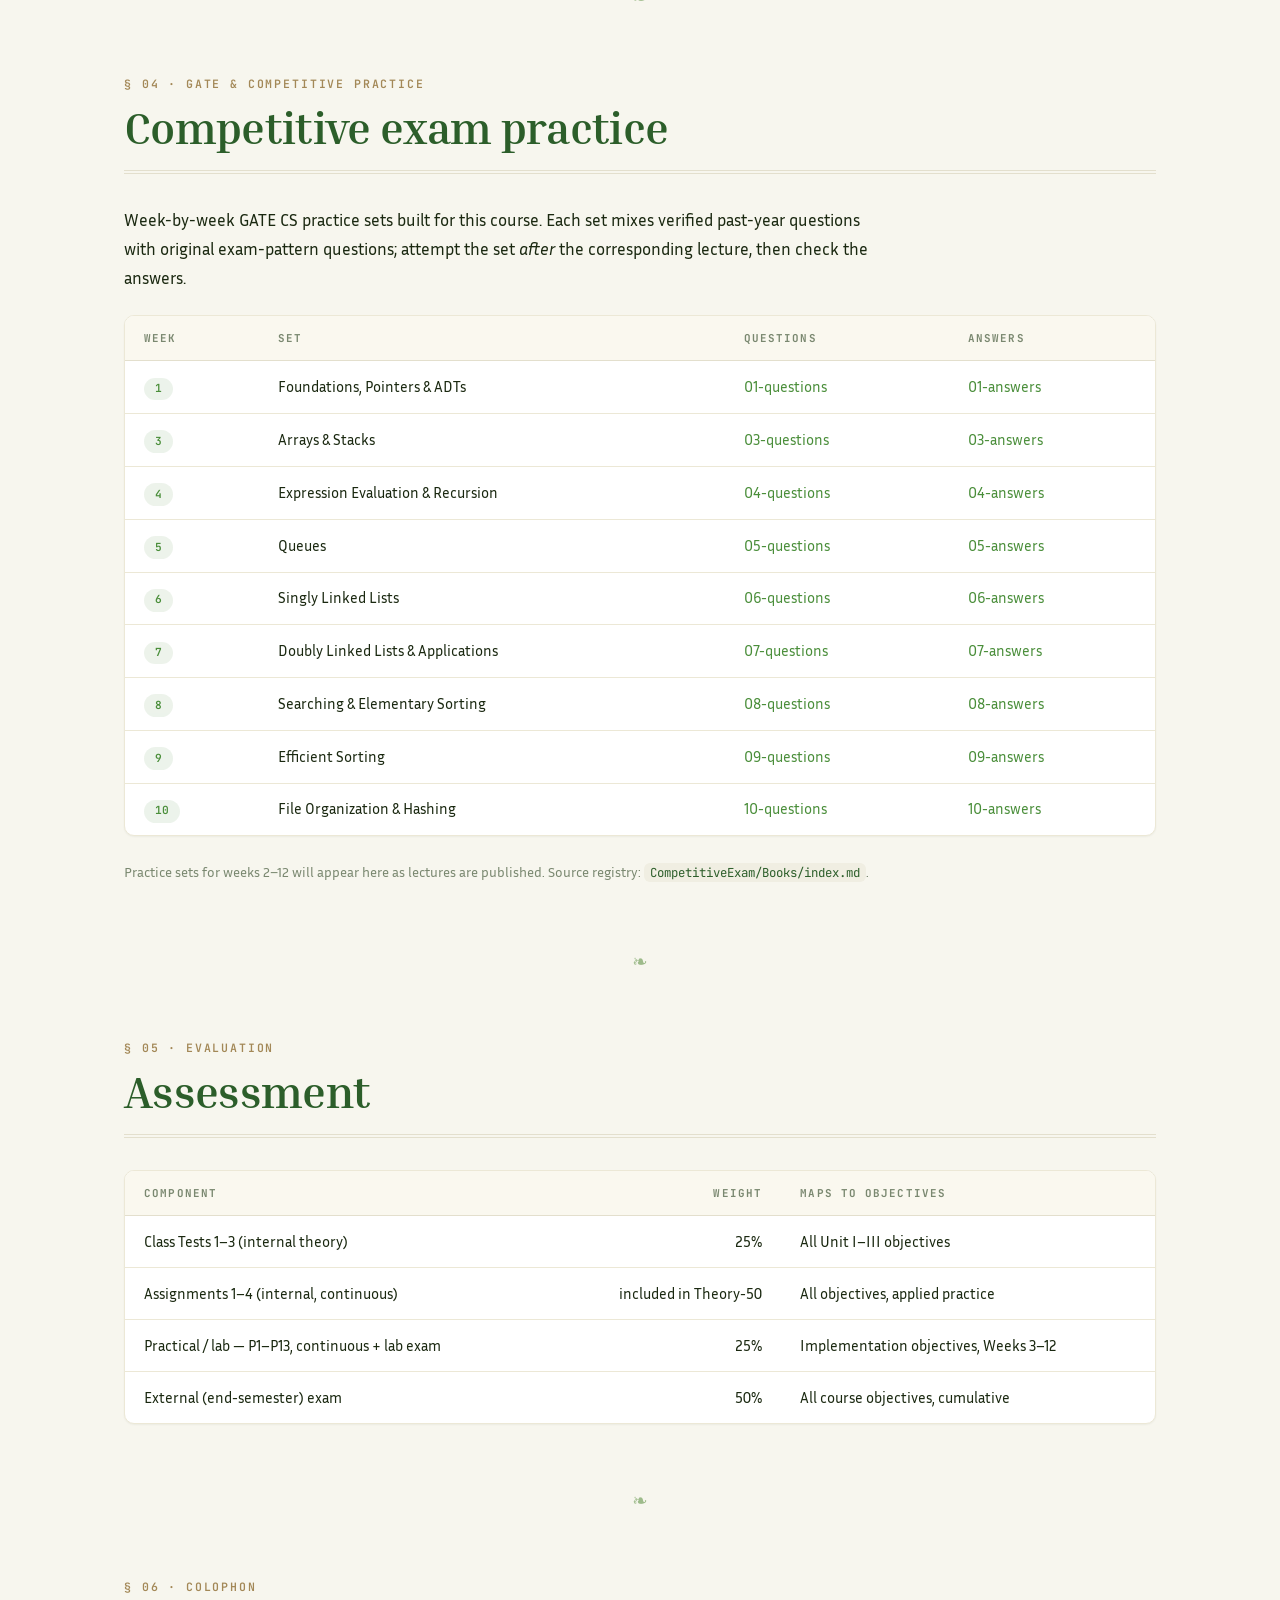
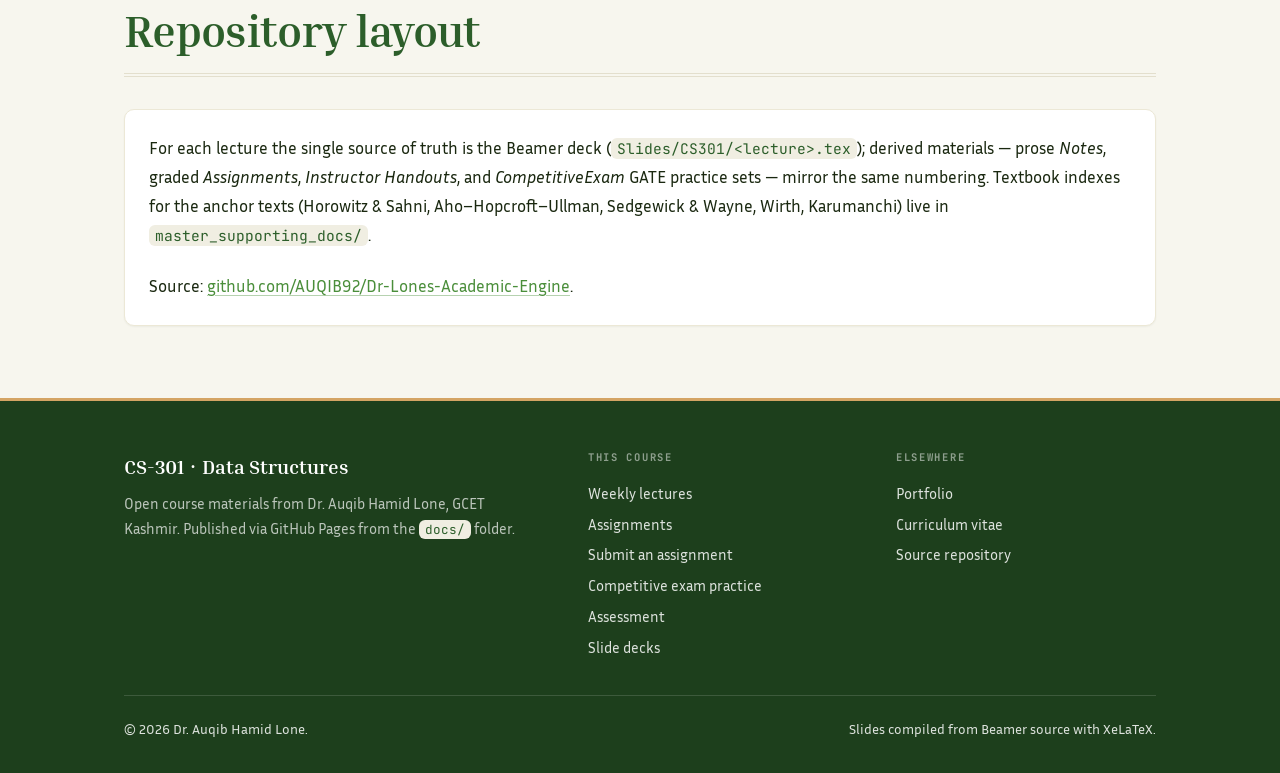
==== commit c00f9928: "Add CS301 Week 10 (file organization and hashing) Week 10 was half-built: a reference deck existed b" ====
--- a/docs/courses/cs301/index.html
+++ b/docs/courses/cs301/index.html
@@ -76,7 +76,7 @@
         <span class="chip-glass">4 credits</span>
         <span class="chip-glass">3-0-2 L-T-P</span>
         <!-- publish-course-hub:hero-chips:start -->
-        <span class="chip-glass">9 / 12 lectures published</span>
+        <span class="chip-glass">10 / 12 lectures published</span>
         <!-- publish-course-hub:hero-chips:end -->
       </div>
       <div class="hero-cta">
@@ -91,11 +91,11 @@
     <!-- publish-course-hub:ribbon:start -->
     <div class="ribbon">
       <div class="row">
-        <span><strong>Course progress</strong> &mdash; weeks 1&ndash;9 published in full</span>
-        <strong>75%</strong>
-      </div>
-      <div class="track"><div class="fill" data-fill="75"></div></div>
-      <p>Weeks 10&ndash;12 are in progress. Each published week links its slide deck, prose notes, assignment(s), and GATE practice set.</p>
+        <span><strong>Course progress</strong> &mdash; weeks 1&ndash;10 published in full</span>
+        <strong>83%</strong>
+      </div>
+      <div class="track"><div class="fill" data-fill="83"></div></div>
+      <p>Weeks 11&ndash;12 are in progress. Each published week links its slide deck, prose notes, assignment(s), and GATE practice set.</p>
     </div>
     <!-- publish-course-hub:ribbon:end -->
 
@@ -317,9 +317,16 @@
           </div>
         </div>
 
-        <div class="rail-item dim">
-          <span class="badge badge-muted">Week 10</span>
-          <span class="badge badge-muted">In progress</span>
+        <div class="rail-item">
+          <span class="badge">Week 10</span>
+          <span class="badge badge-accent">Published</span>
+          <div class="rail-actions">
+            <a class="btn-sm" href="../../slides/CS301/10-file-organization-hashing.pdf" target="_blank" rel="noopener">Slides &darr;</a>
+            <a class="btn-sm ghost" href="../../notes/CS301/10-file-organization-hashing-notes.pdf" target="_blank" rel="noopener">Notes &darr;</a>
+            <a class="btn-sm ghost" href="../../assignments/CS301/10-file-organization-hashing-assignment.pdf" target="_blank" rel="noopener">Assignment &darr;</a>
+            <a class="btn-sm ghost" href="../../assignments/CS301/10-file-organization-hashing-coding-assignment.pdf" target="_blank" rel="noopener">Coding &darr;</a>
+            <a class="btn-sm ghost" href="../../competitive-exam/CS301/10-file-organization-hashing-questions.pdf" target="_blank" rel="noopener">Practice &darr;</a>
+          </div>
           <div class="rail-body">
             <h3 class="rail-title">File Organization &amp; Hashing</h3>
             <p class="rail-text">Sequential, direct, indexed-sequential, and hashed file organization; open and closed hashing.</p>
@@ -434,6 +441,13 @@
               <td>Merge, quick, shell, radix, and heap sort; the comparison-sort lower bound</td>
               <td><a href="../../assignments/CS301/09-efficient-sorting-assignment.pdf" target="_blank" rel="noopener">09-assignment</a></td>
               <td><a href="../../assignments/CS301/09-efficient-sorting-coding-assignment.pdf" target="_blank" rel="noopener">09-coding</a></td>
+              <td><a class="btn-sm ghost" href="#submit">Submit &uarr;</a></td>
+            </tr>
+            <tr>
+              <td><span class="badge">10</span></td>
+              <td>File organization and access schemes; hash functions, open and closed hashing</td>
+              <td><a href="../../assignments/CS301/10-file-organization-hashing-assignment.pdf" target="_blank" rel="noopener">10-assignment</a></td>
+              <td><a href="../../assignments/CS301/10-file-organization-hashing-coding-assignment.pdf" target="_blank" rel="noopener">10-coding</a></td>
               <td><a class="btn-sm ghost" href="#submit">Submit &uarr;</a></td>
             </tr>
           </tbody>
@@ -521,6 +535,12 @@
               <td>Efficient Sorting</td>
               <td><a href="../../competitive-exam/CS301/09-efficient-sorting-questions.pdf" target="_blank" rel="noopener">09-questions</a></td>
               <td><a href="../../competitive-exam/CS301/09-efficient-sorting-answers.pdf" target="_blank" rel="noopener">09-answers</a></td>
+            </tr>
+            <tr>
+              <td><span class="badge">10</span></td>
+              <td>File Organization &amp; Hashing</td>
+              <td><a href="../../competitive-exam/CS301/10-file-organization-hashing-questions.pdf" target="_blank" rel="noopener">10-questions</a></td>
+              <td><a href="../../competitive-exam/CS301/10-file-organization-hashing-answers.pdf" target="_blank" rel="noopener">10-answers</a></td>
             </tr>
           </tbody>
         </table>
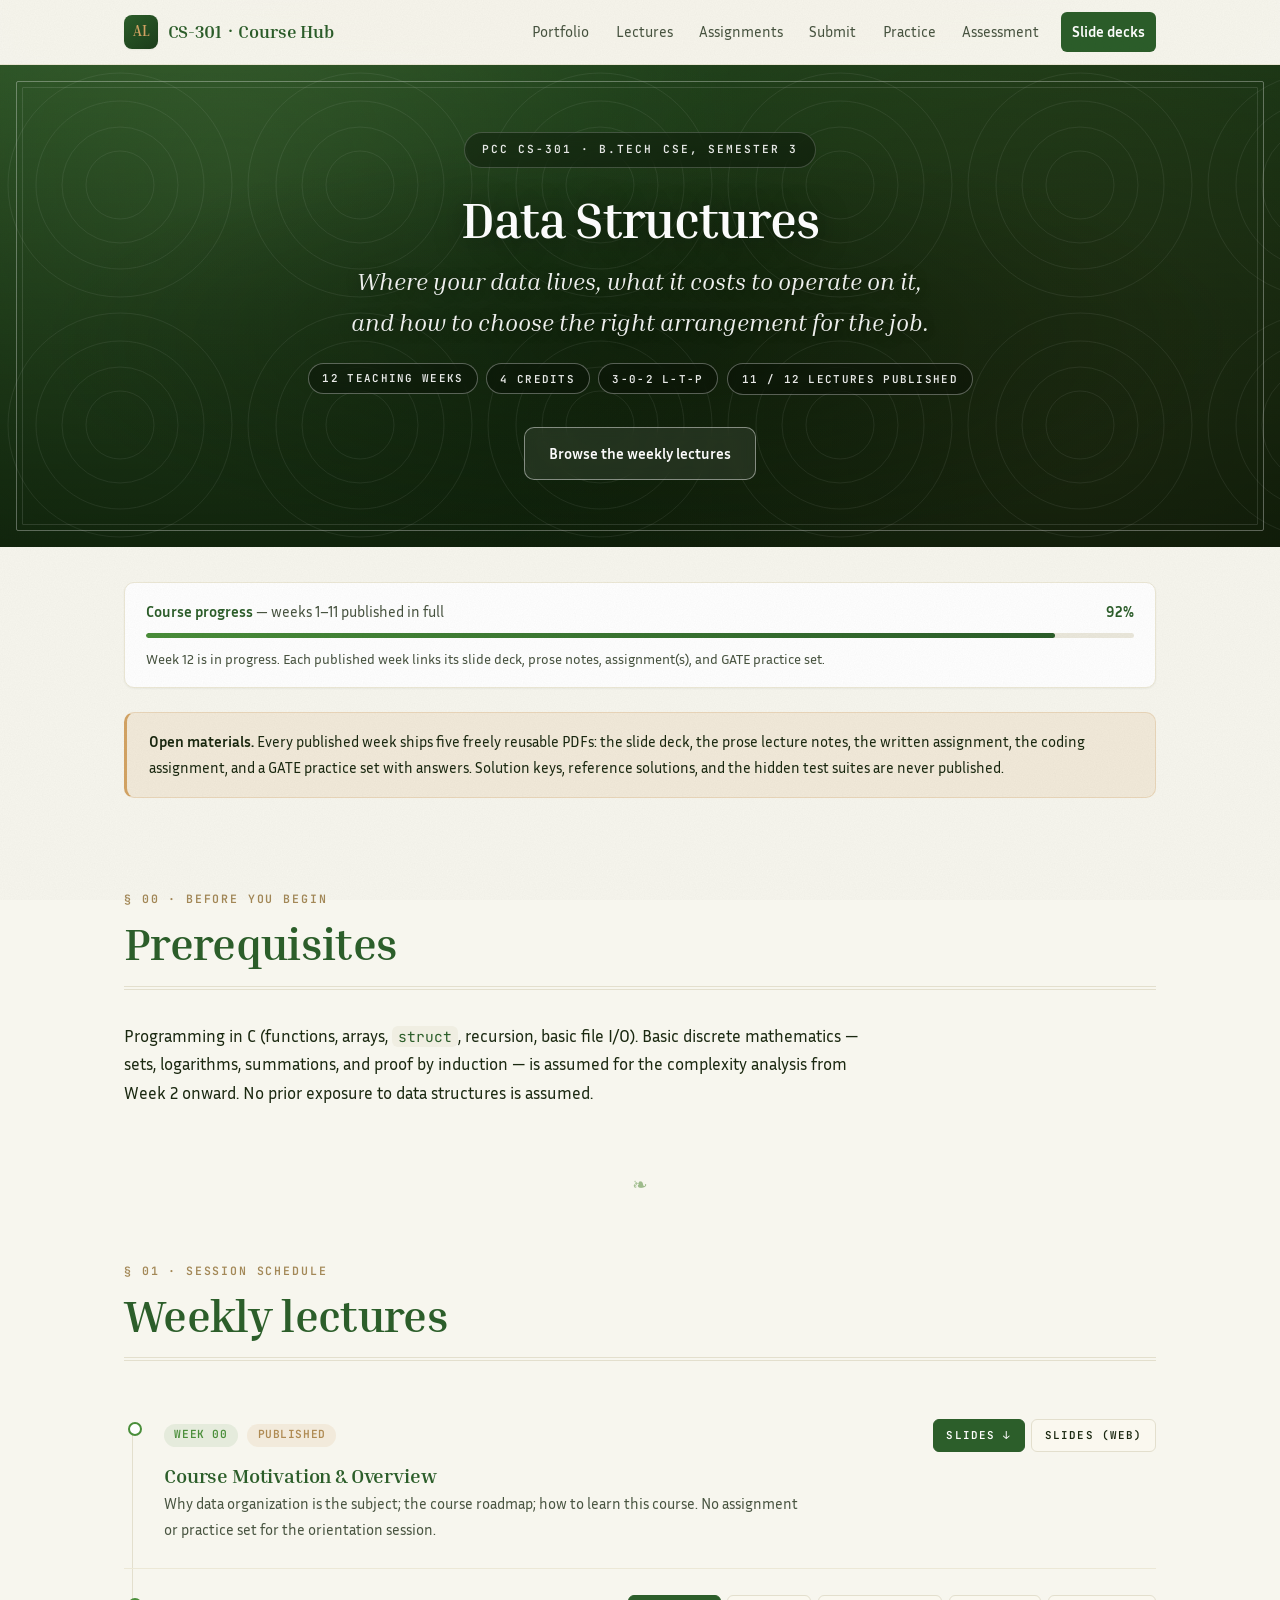
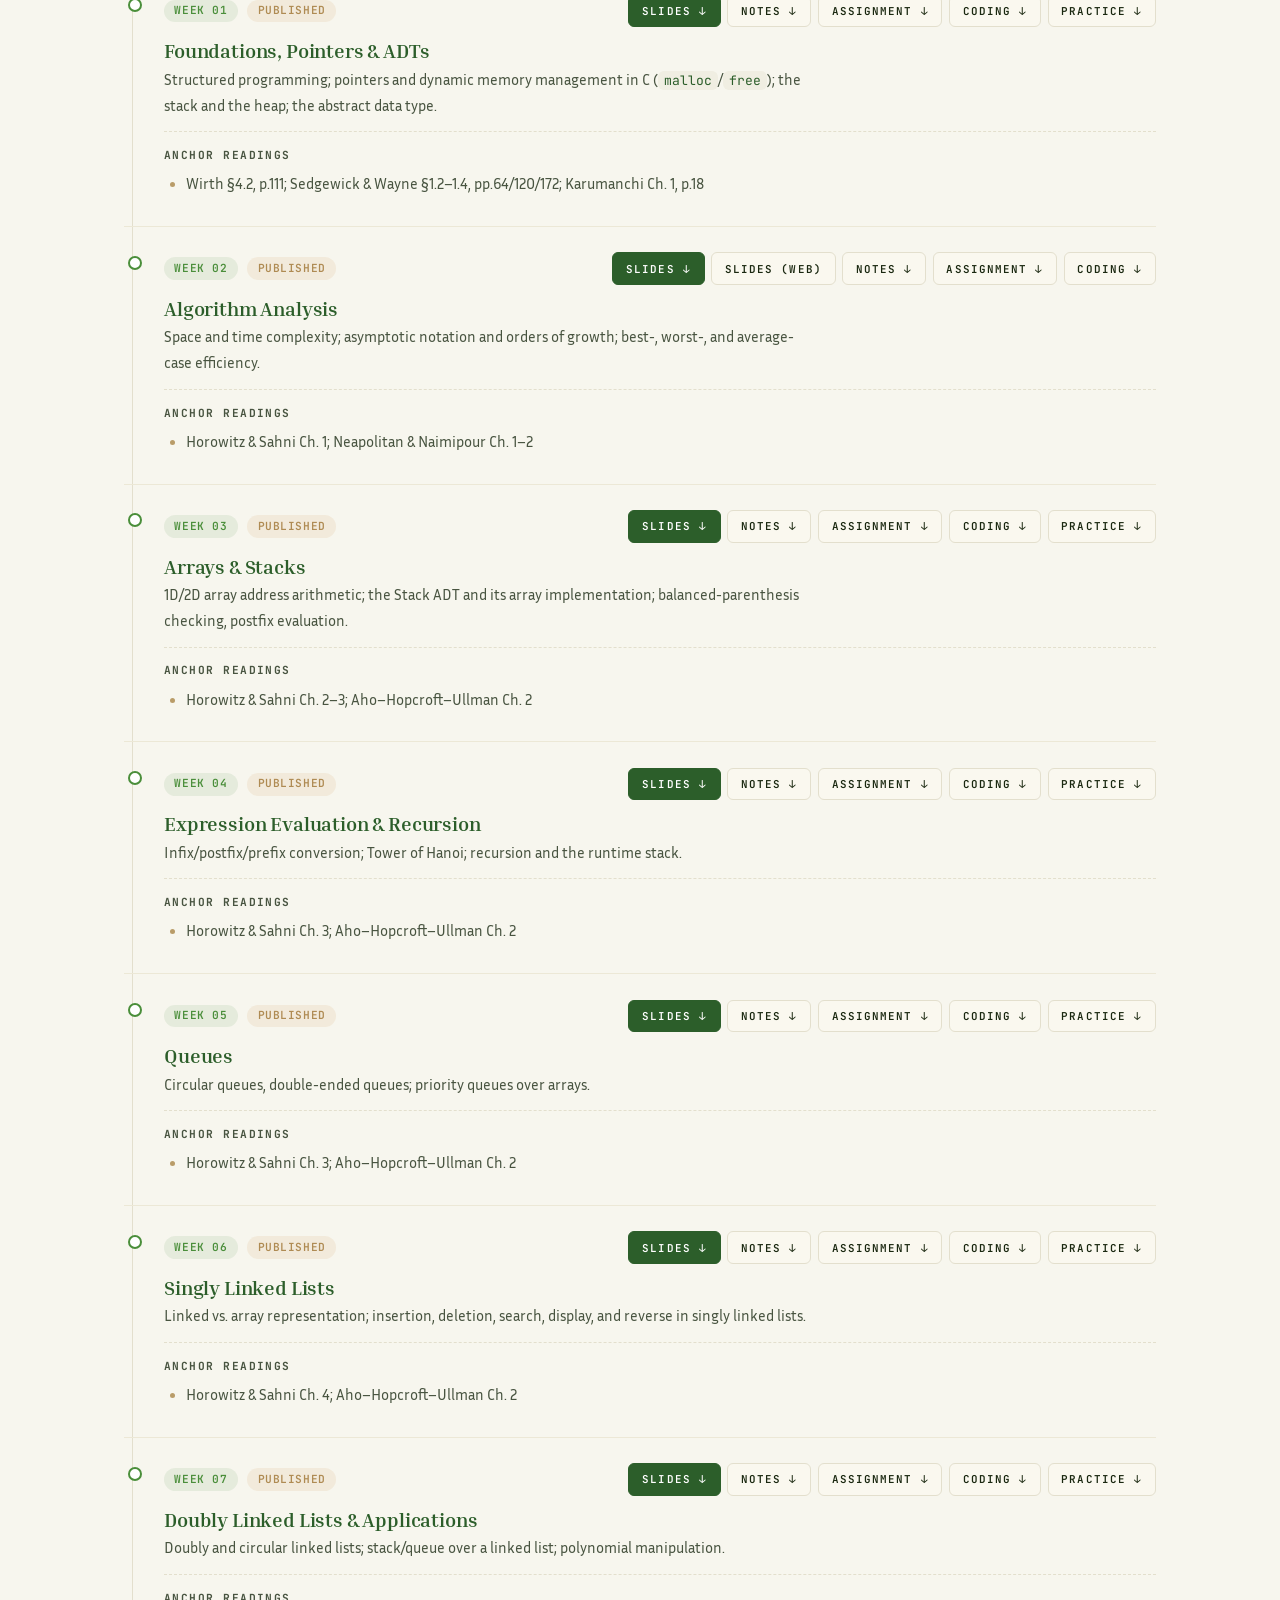
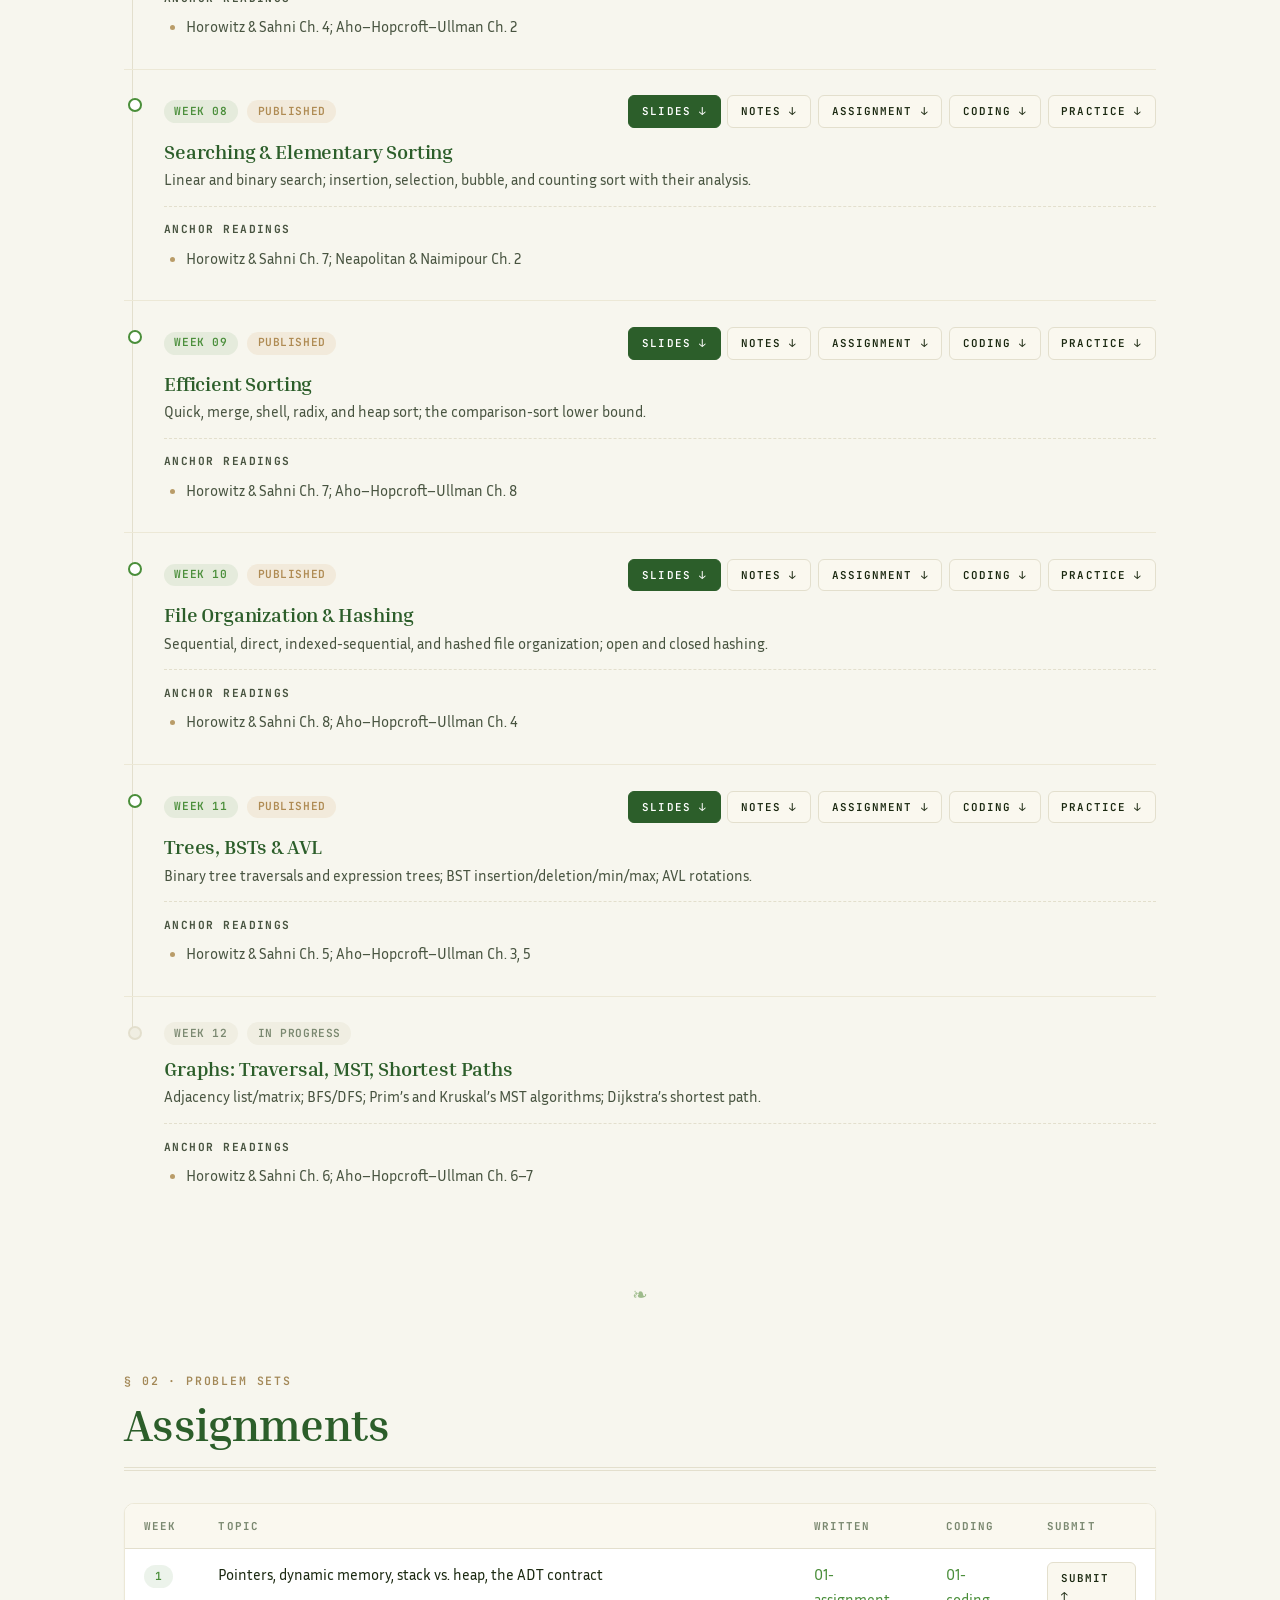
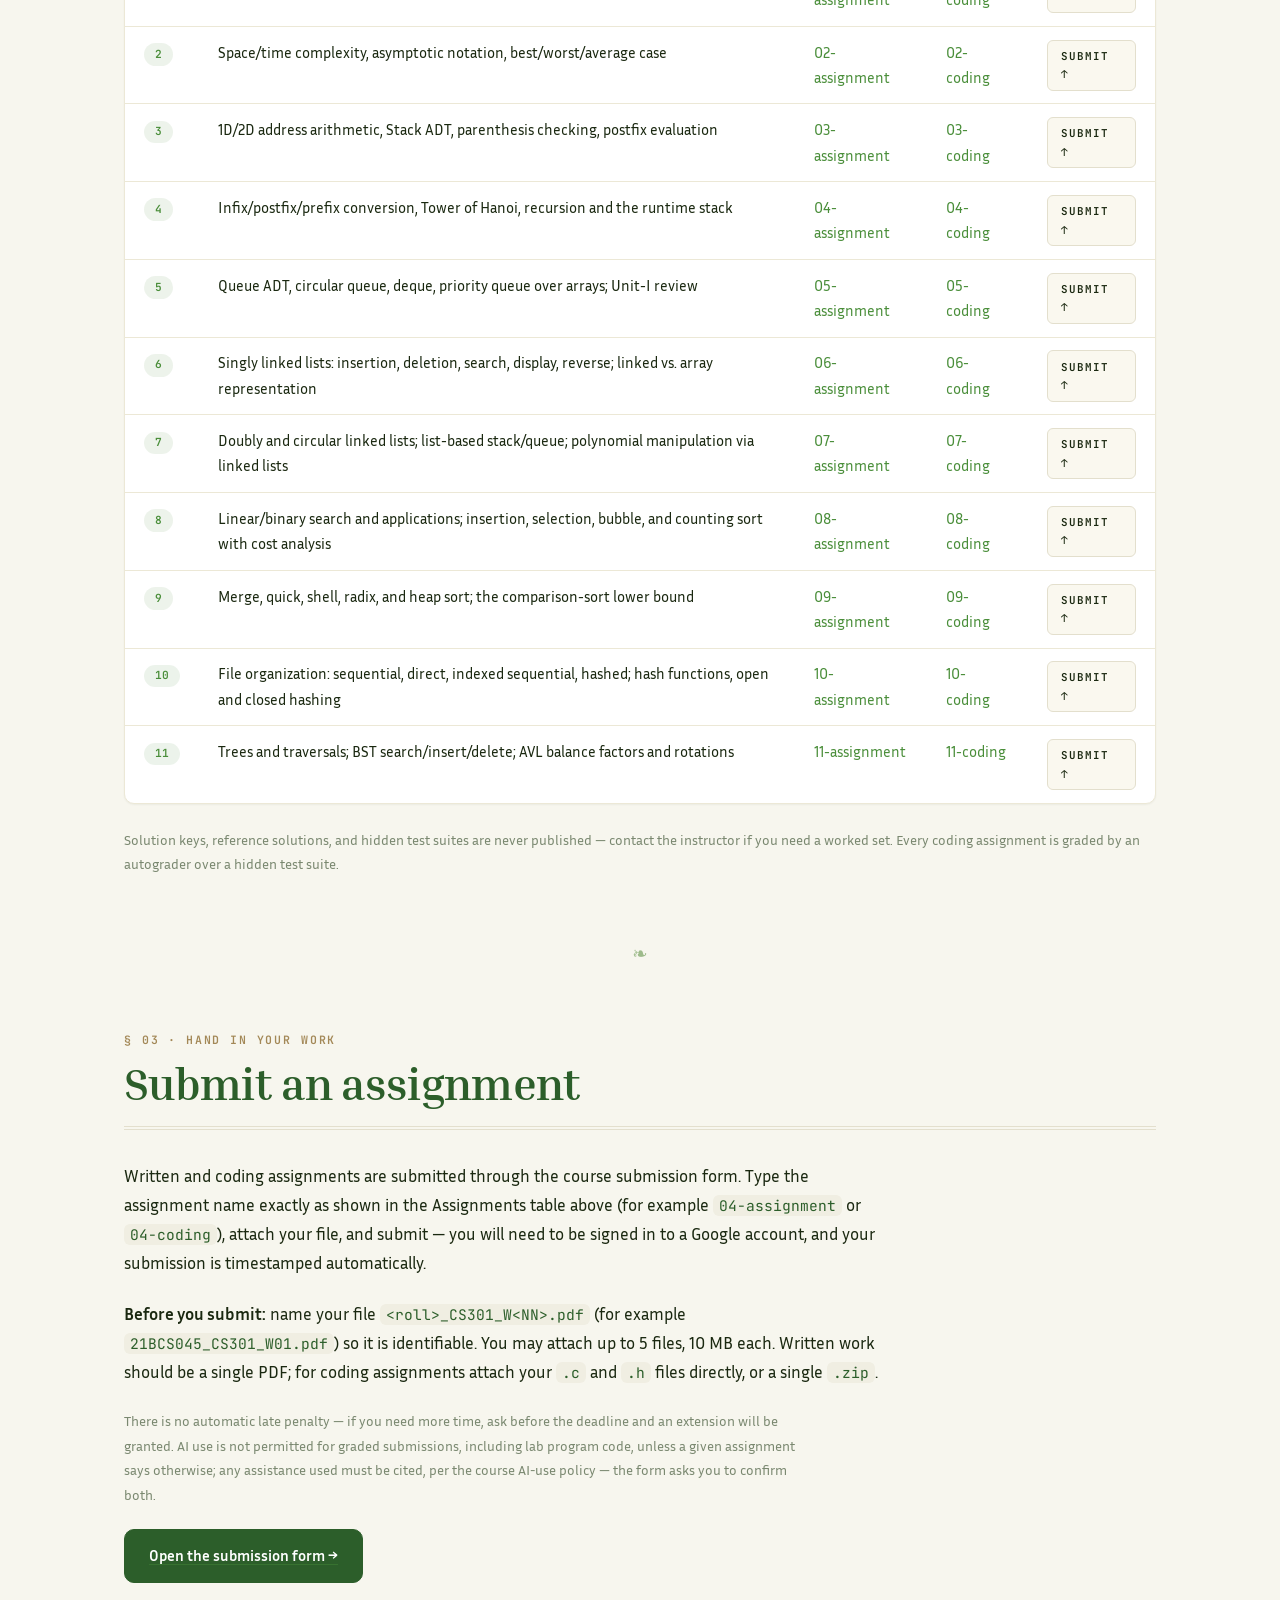
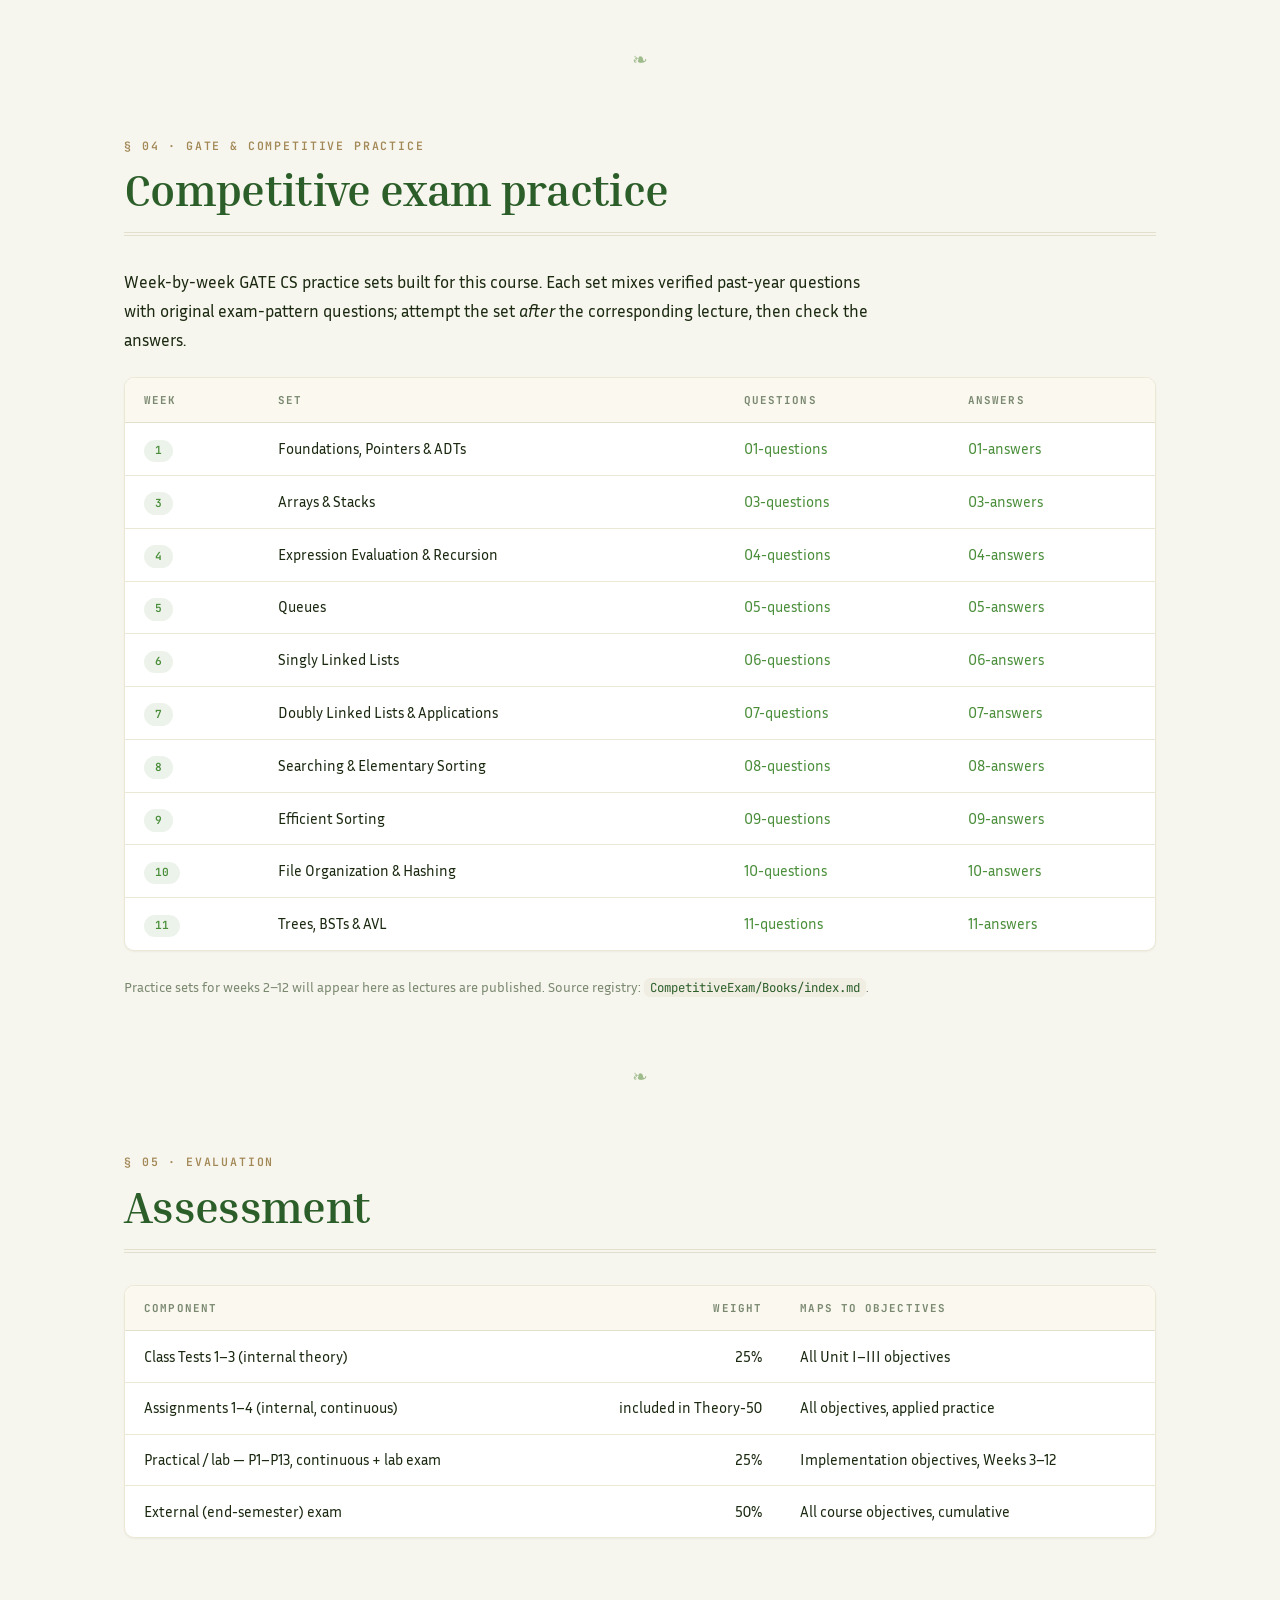
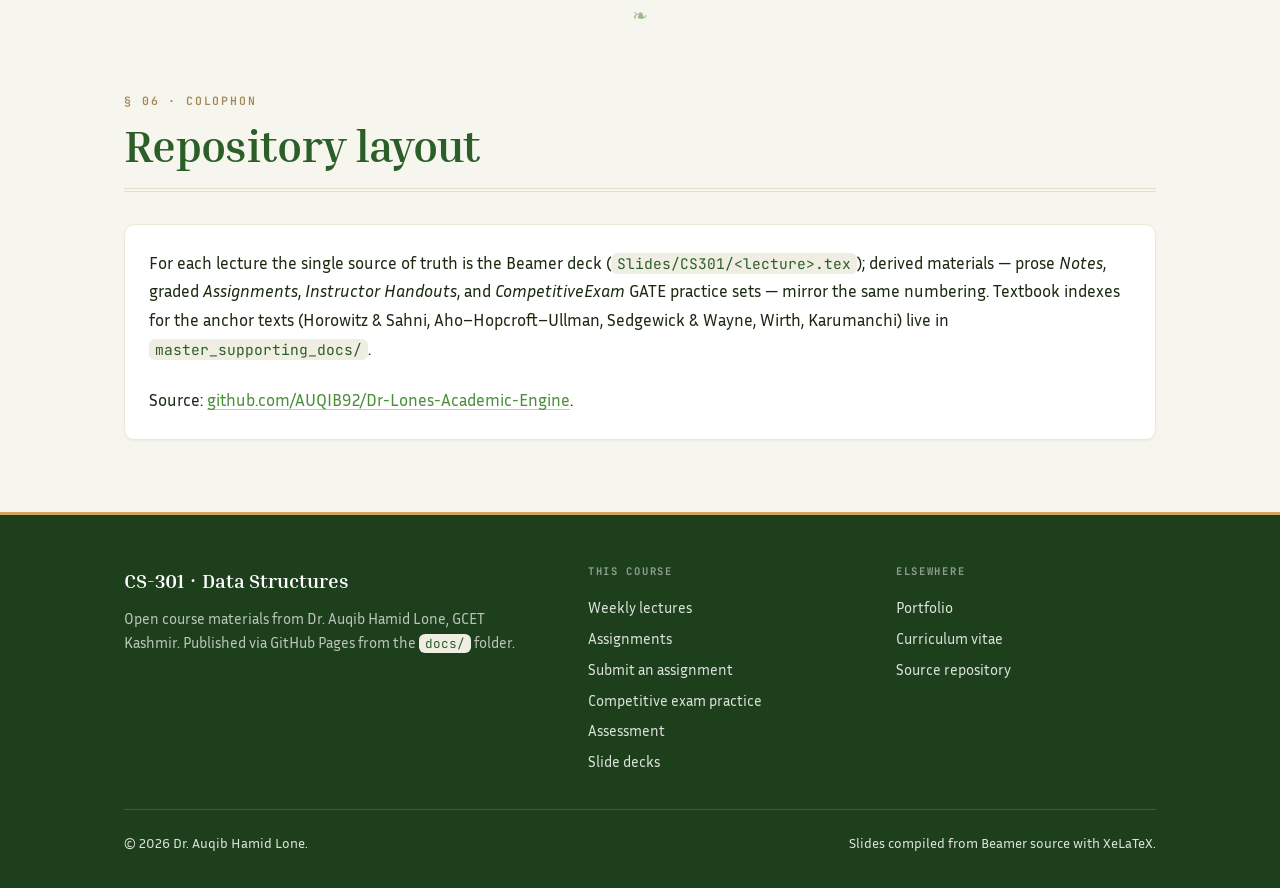
==== commit 28872793: "Add CS301 Weeks 10-11 and publish the course hub Week 10 (File Organization & Hashing): - 60-page de" ====
--- a/docs/courses/cs301/index.html
+++ b/docs/courses/cs301/index.html
@@ -76,7 +76,7 @@
         <span class="chip-glass">4 credits</span>
         <span class="chip-glass">3-0-2 L-T-P</span>
         <!-- publish-course-hub:hero-chips:start -->
-        <span class="chip-glass">10 / 12 lectures published</span>
+        <span class="chip-glass">11 / 12 lectures published</span>
         <!-- publish-course-hub:hero-chips:end -->
       </div>
       <div class="hero-cta">
@@ -91,16 +91,16 @@
     <!-- publish-course-hub:ribbon:start -->
     <div class="ribbon">
       <div class="row">
-        <span><strong>Course progress</strong> &mdash; weeks 1&ndash;10 published in full</span>
-        <strong>83%</strong>
-      </div>
-      <div class="track"><div class="fill" data-fill="83"></div></div>
-      <p>Weeks 11&ndash;12 are in progress. Each published week links its slide deck, prose notes, assignment(s), and GATE practice set.</p>
+        <span><strong>Course progress</strong> &mdash; weeks 1&ndash;11 published in full</span>
+        <strong>92%</strong>
+      </div>
+      <div class="track"><div class="fill" data-fill="92"></div></div>
+      <p>Week 12 is in progress. Each published week links its slide deck, prose notes, assignment(s), and GATE practice set.</p>
     </div>
     <!-- publish-course-hub:ribbon:end -->
 
     <div class="alert">
-      <p><strong>Open materials.</strong> Every published week ships four freely reusable PDFs: the slide deck, the prose lecture notes, the graded assignment, and a GATE practice set with answers. Week 1 additionally ships a programming assignment with an autograder. Solution keys and reference solutions are never published.</p>
+      <p><strong>Open materials.</strong> Every published week ships five freely reusable PDFs: the slide deck, the prose lecture notes, the written assignment, the coding assignment, and a GATE practice set with answers. Solution keys, reference solutions, and the hidden test suites are never published.</p>
     </div>
 
     <!-- ================= PREREQUISITES ================= -->
@@ -337,9 +337,16 @@
           </div>
         </div>
 
-        <div class="rail-item dim">
-          <span class="badge badge-muted">Week 11</span>
-          <span class="badge badge-muted">In progress</span>
+        <div class="rail-item">
+          <span class="badge">Week 11</span>
+          <span class="badge badge-accent">Published</span>
+          <div class="rail-actions">
+            <a class="btn-sm" href="../../slides/CS301/11-trees-bst-avl.pdf" target="_blank" rel="noopener">Slides &darr;</a>
+            <a class="btn-sm ghost" href="../../notes/CS301/11-trees-bst-avl-notes.pdf" target="_blank" rel="noopener">Notes &darr;</a>
+            <a class="btn-sm ghost" href="../../assignments/CS301/11-trees-bst-avl-assignment.pdf" target="_blank" rel="noopener">Assignment &darr;</a>
+            <a class="btn-sm ghost" href="../../assignments/CS301/11-trees-bst-avl-coding-assignment.pdf" target="_blank" rel="noopener">Coding &darr;</a>
+            <a class="btn-sm ghost" href="../../competitive-exam/CS301/11-trees-bst-avl-questions.pdf" target="_blank" rel="noopener">Practice &darr;</a>
+          </div>
           <div class="rail-body">
             <h3 class="rail-title">Trees, BSTs &amp; AVL</h3>
             <p class="rail-text">Binary tree traversals and expression trees; BST insertion/deletion/min/max; AVL rotations.</p>
@@ -445,16 +452,23 @@
             </tr>
             <tr>
               <td><span class="badge">10</span></td>
-              <td>File organization and access schemes; hash functions, open and closed hashing</td>
+              <td>File organization: sequential, direct, indexed sequential, hashed; hash functions, open and closed hashing</td>
               <td><a href="../../assignments/CS301/10-file-organization-hashing-assignment.pdf" target="_blank" rel="noopener">10-assignment</a></td>
               <td><a href="../../assignments/CS301/10-file-organization-hashing-coding-assignment.pdf" target="_blank" rel="noopener">10-coding</a></td>
               <td><a class="btn-sm ghost" href="#submit">Submit &uarr;</a></td>
             </tr>
+            <tr>
+              <td><span class="badge">11</span></td>
+              <td>Trees and traversals; BST search/insert/delete; AVL balance factors and rotations</td>
+              <td><a href="../../assignments/CS301/11-trees-bst-avl-assignment.pdf" target="_blank" rel="noopener">11-assignment</a></td>
+              <td><a href="../../assignments/CS301/11-trees-bst-avl-coding-assignment.pdf" target="_blank" rel="noopener">11-coding</a></td>
+              <td><a class="btn-sm ghost" href="#submit">Submit &uarr;</a></td>
+            </tr>
           </tbody>
         </table>
       </div>
       <!-- publish-course-hub:assignments-table:end -->
-      <p class="text-muted" style="font-size:.9rem">Solution keys and reference solutions are never published &mdash; contact the instructor if you need a worked set. The Week 1 coding assignment ships with an autograder over a hidden test suite.</p>
+      <p class="text-muted" style="font-size:.9rem">Solution keys, reference solutions, and hidden test suites are never published &mdash; contact the instructor if you need a worked set. Every coding assignment is graded by an autograder over a hidden test suite.</p>
     </section>
 
     <!-- ================= SUBMIT WORK ================= -->
@@ -541,6 +555,12 @@
               <td>File Organization &amp; Hashing</td>
               <td><a href="../../competitive-exam/CS301/10-file-organization-hashing-questions.pdf" target="_blank" rel="noopener">10-questions</a></td>
               <td><a href="../../competitive-exam/CS301/10-file-organization-hashing-answers.pdf" target="_blank" rel="noopener">10-answers</a></td>
+            </tr>
+            <tr>
+              <td><span class="badge">11</span></td>
+              <td>Trees, BSTs &amp; AVL</td>
+              <td><a href="../../competitive-exam/CS301/11-trees-bst-avl-questions.pdf" target="_blank" rel="noopener">11-questions</a></td>
+              <td><a href="../../competitive-exam/CS301/11-trees-bst-avl-answers.pdf" target="_blank" rel="noopener">11-answers</a></td>
             </tr>
           </tbody>
         </table>
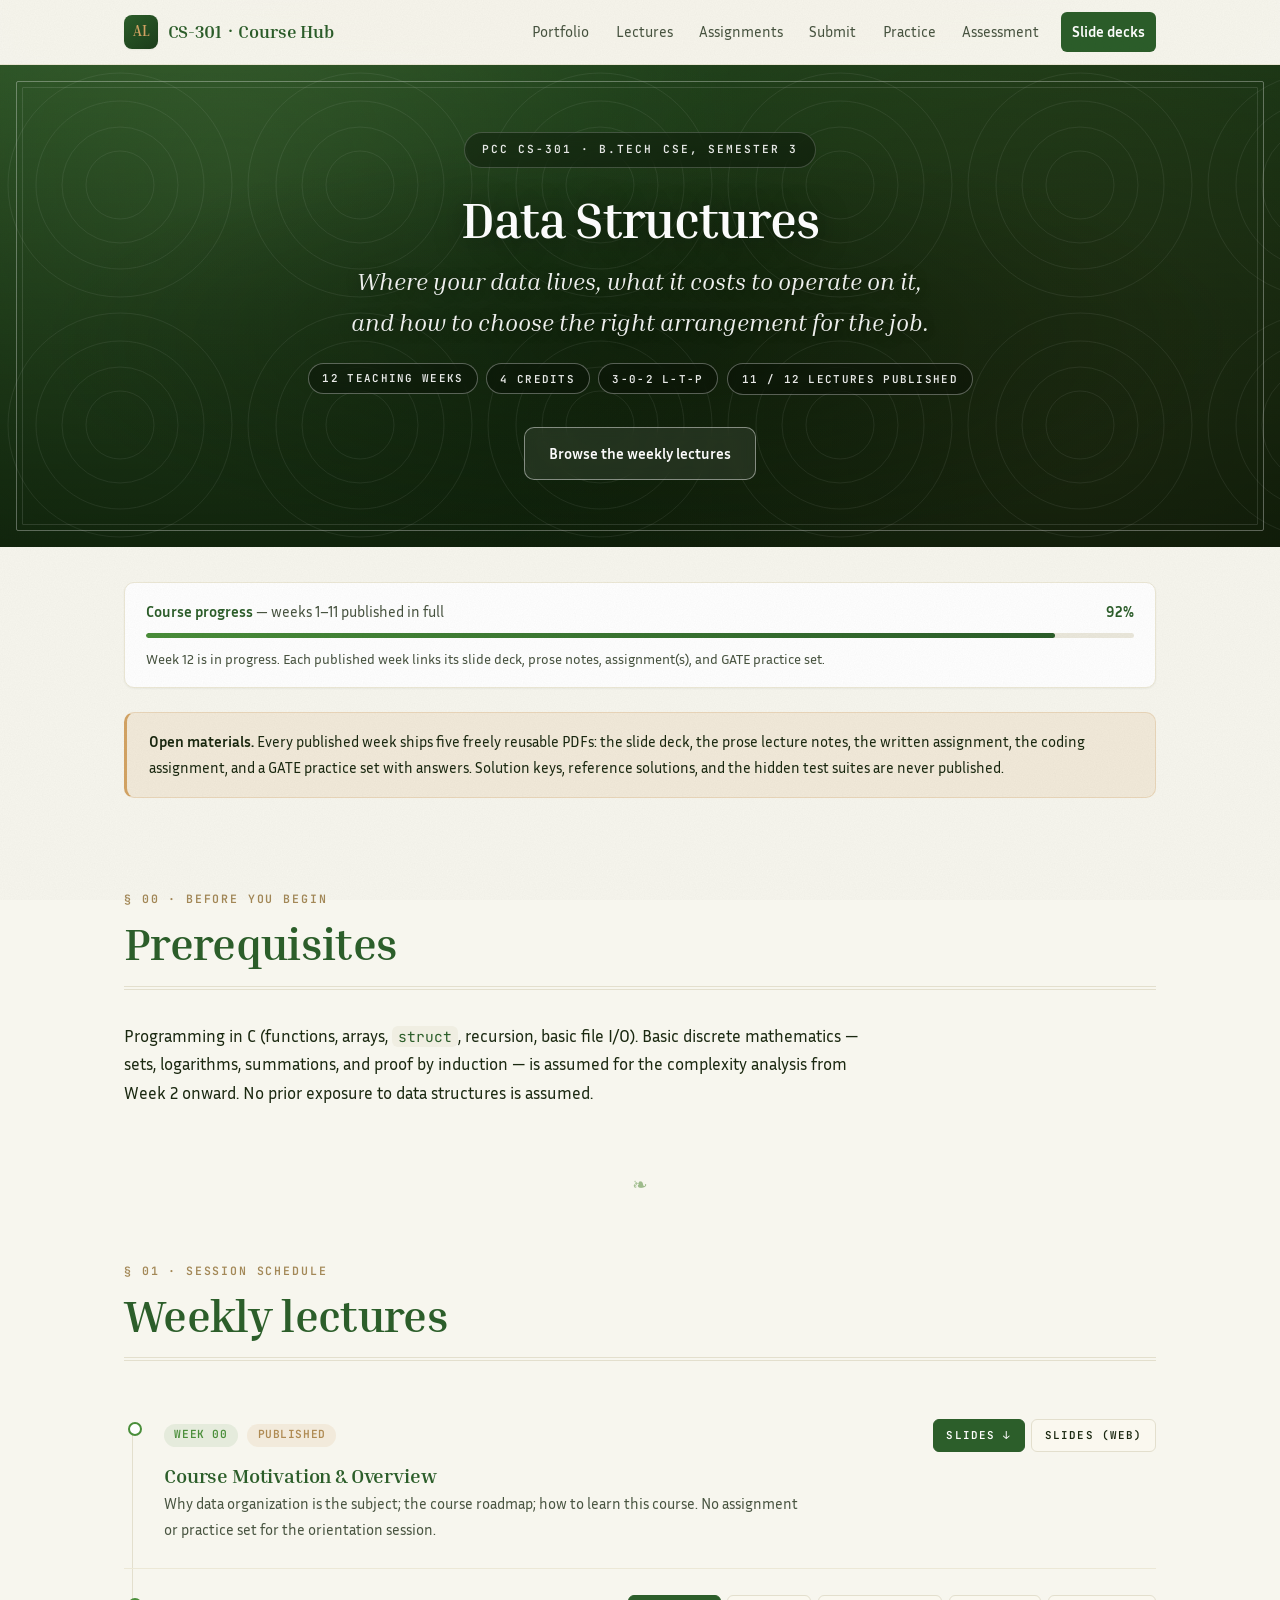
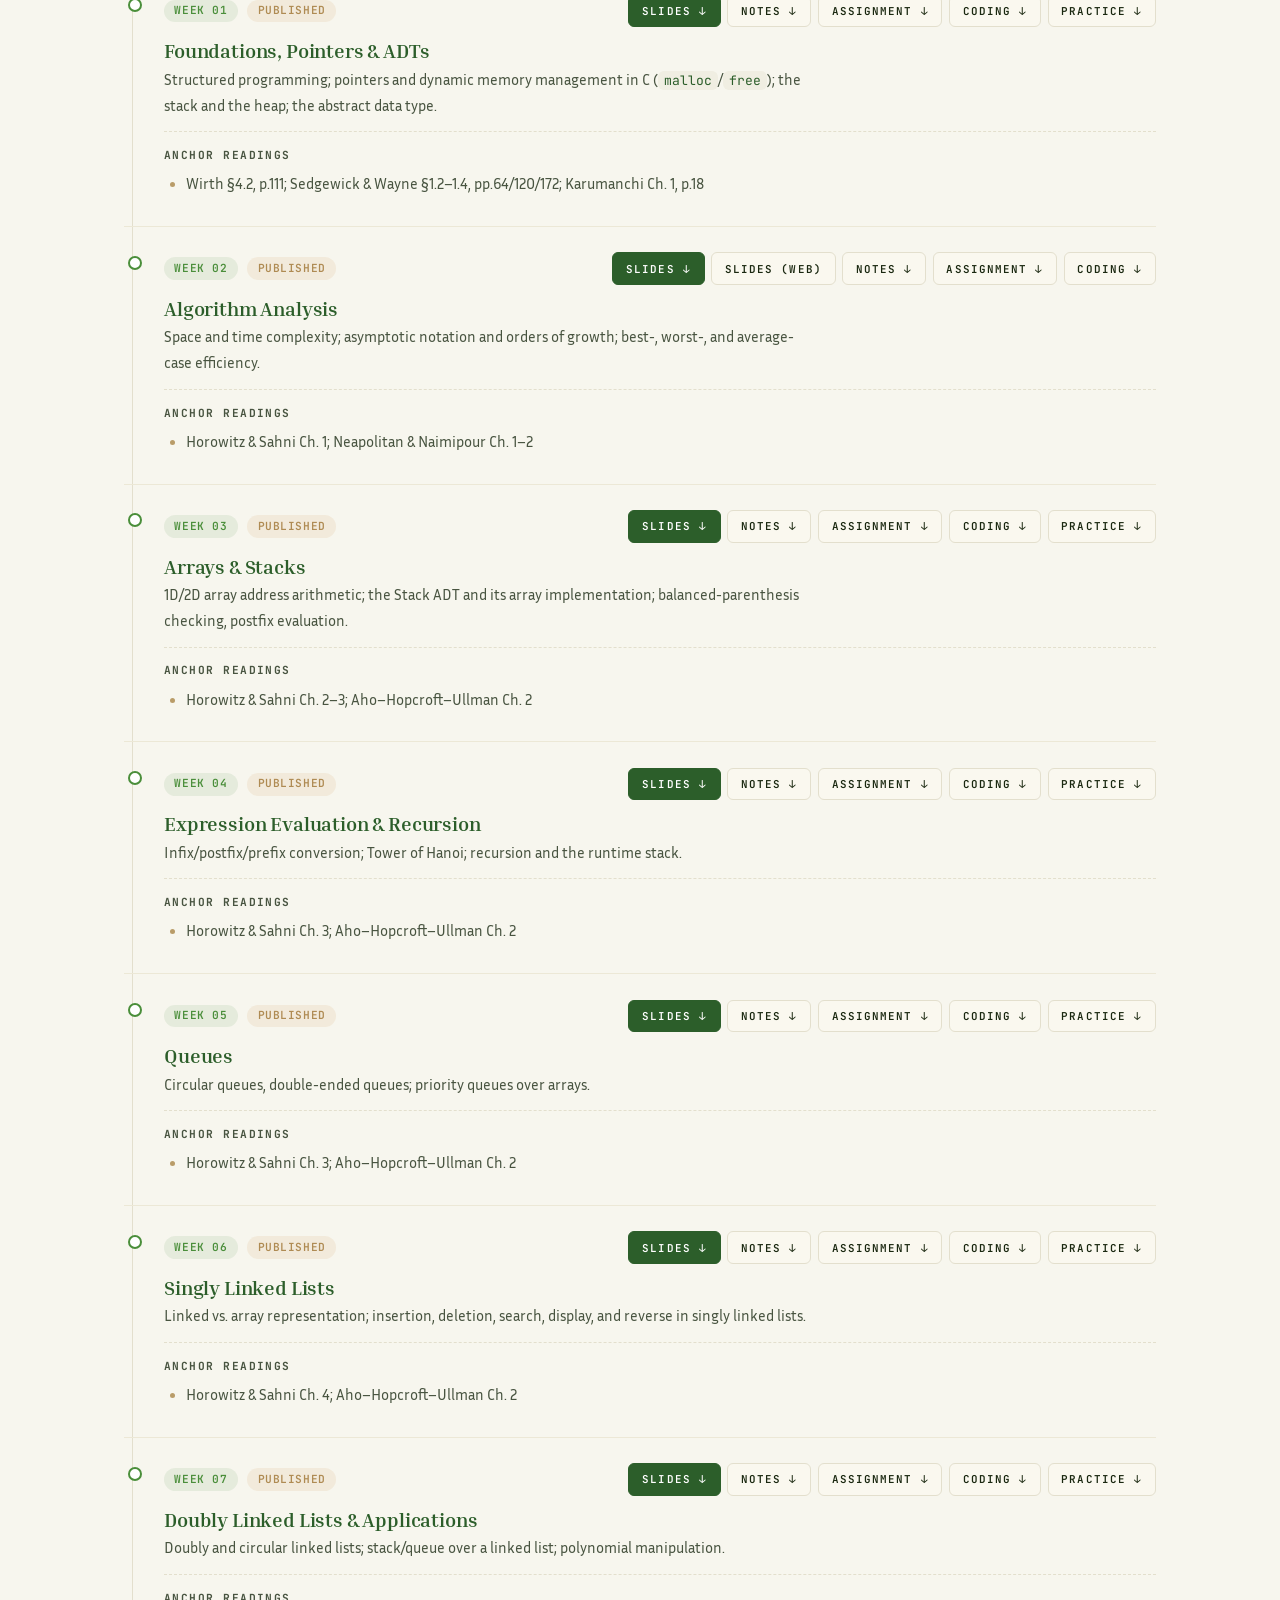
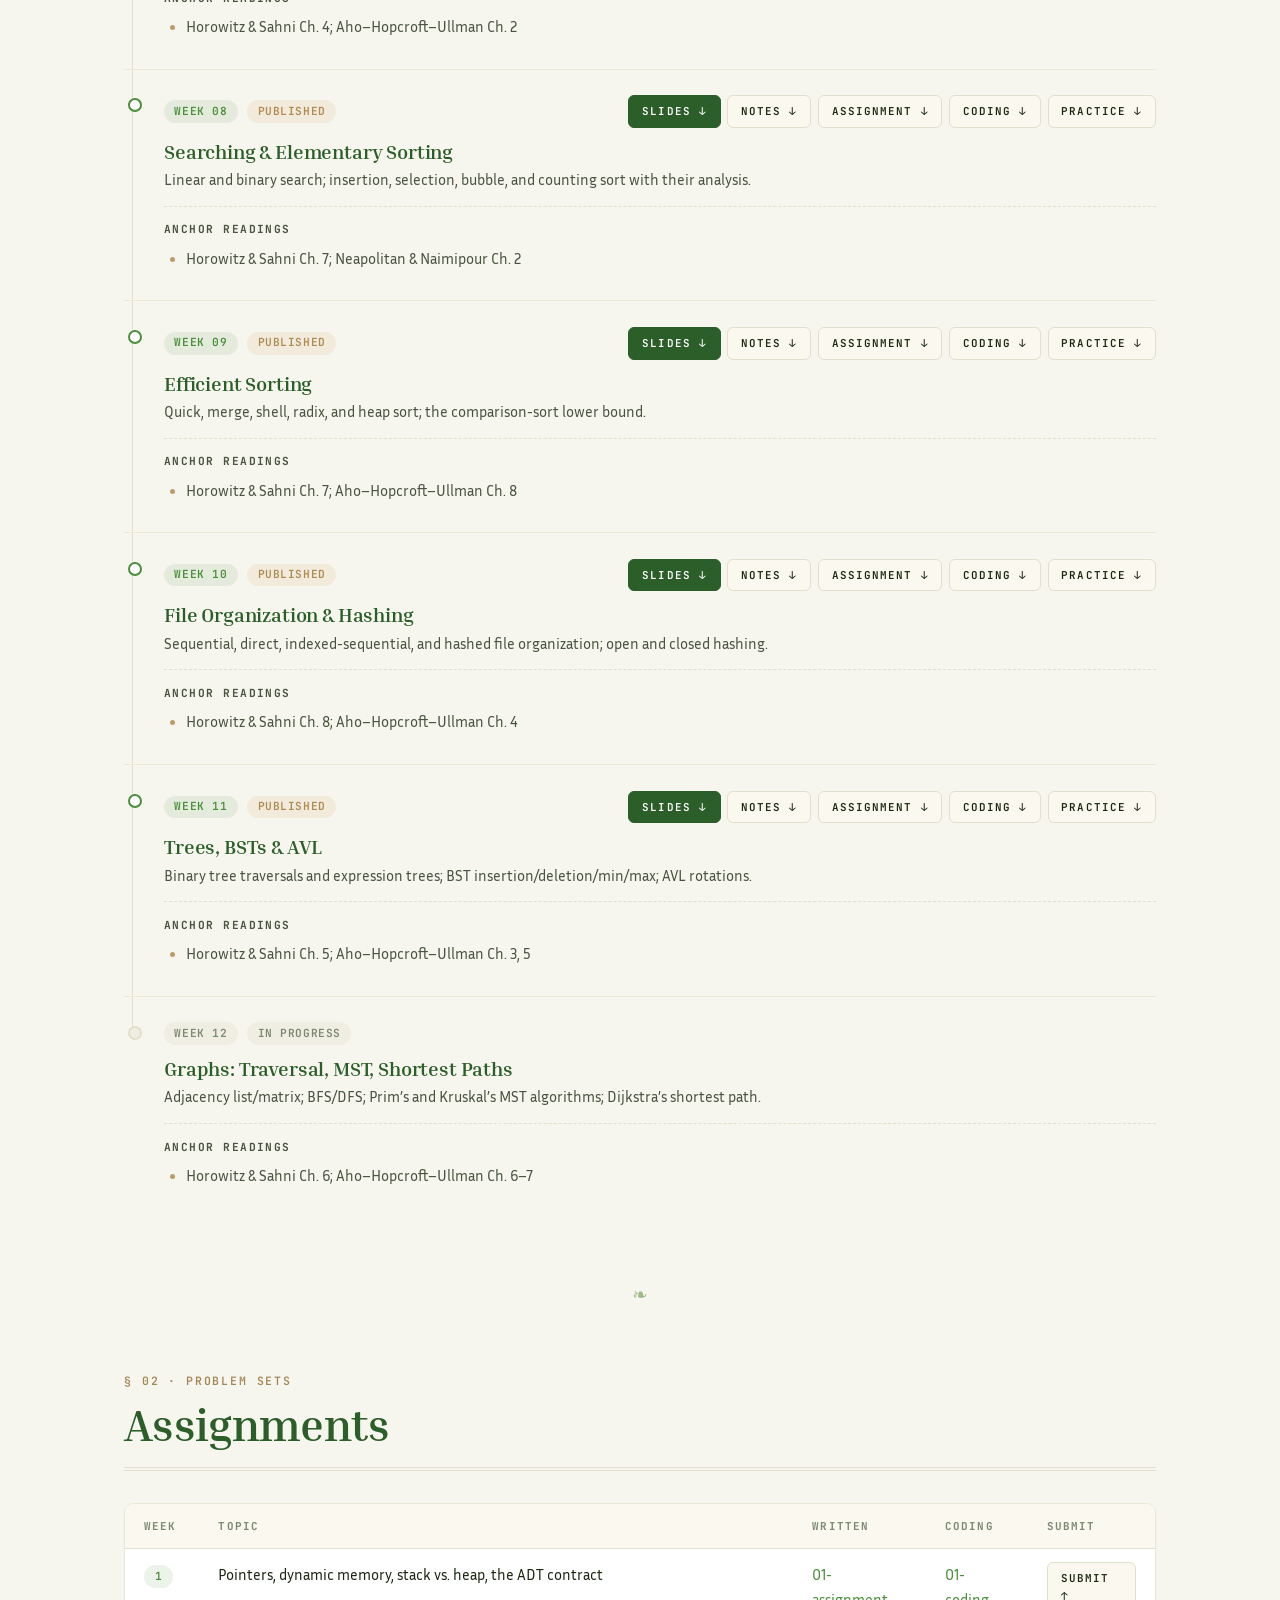
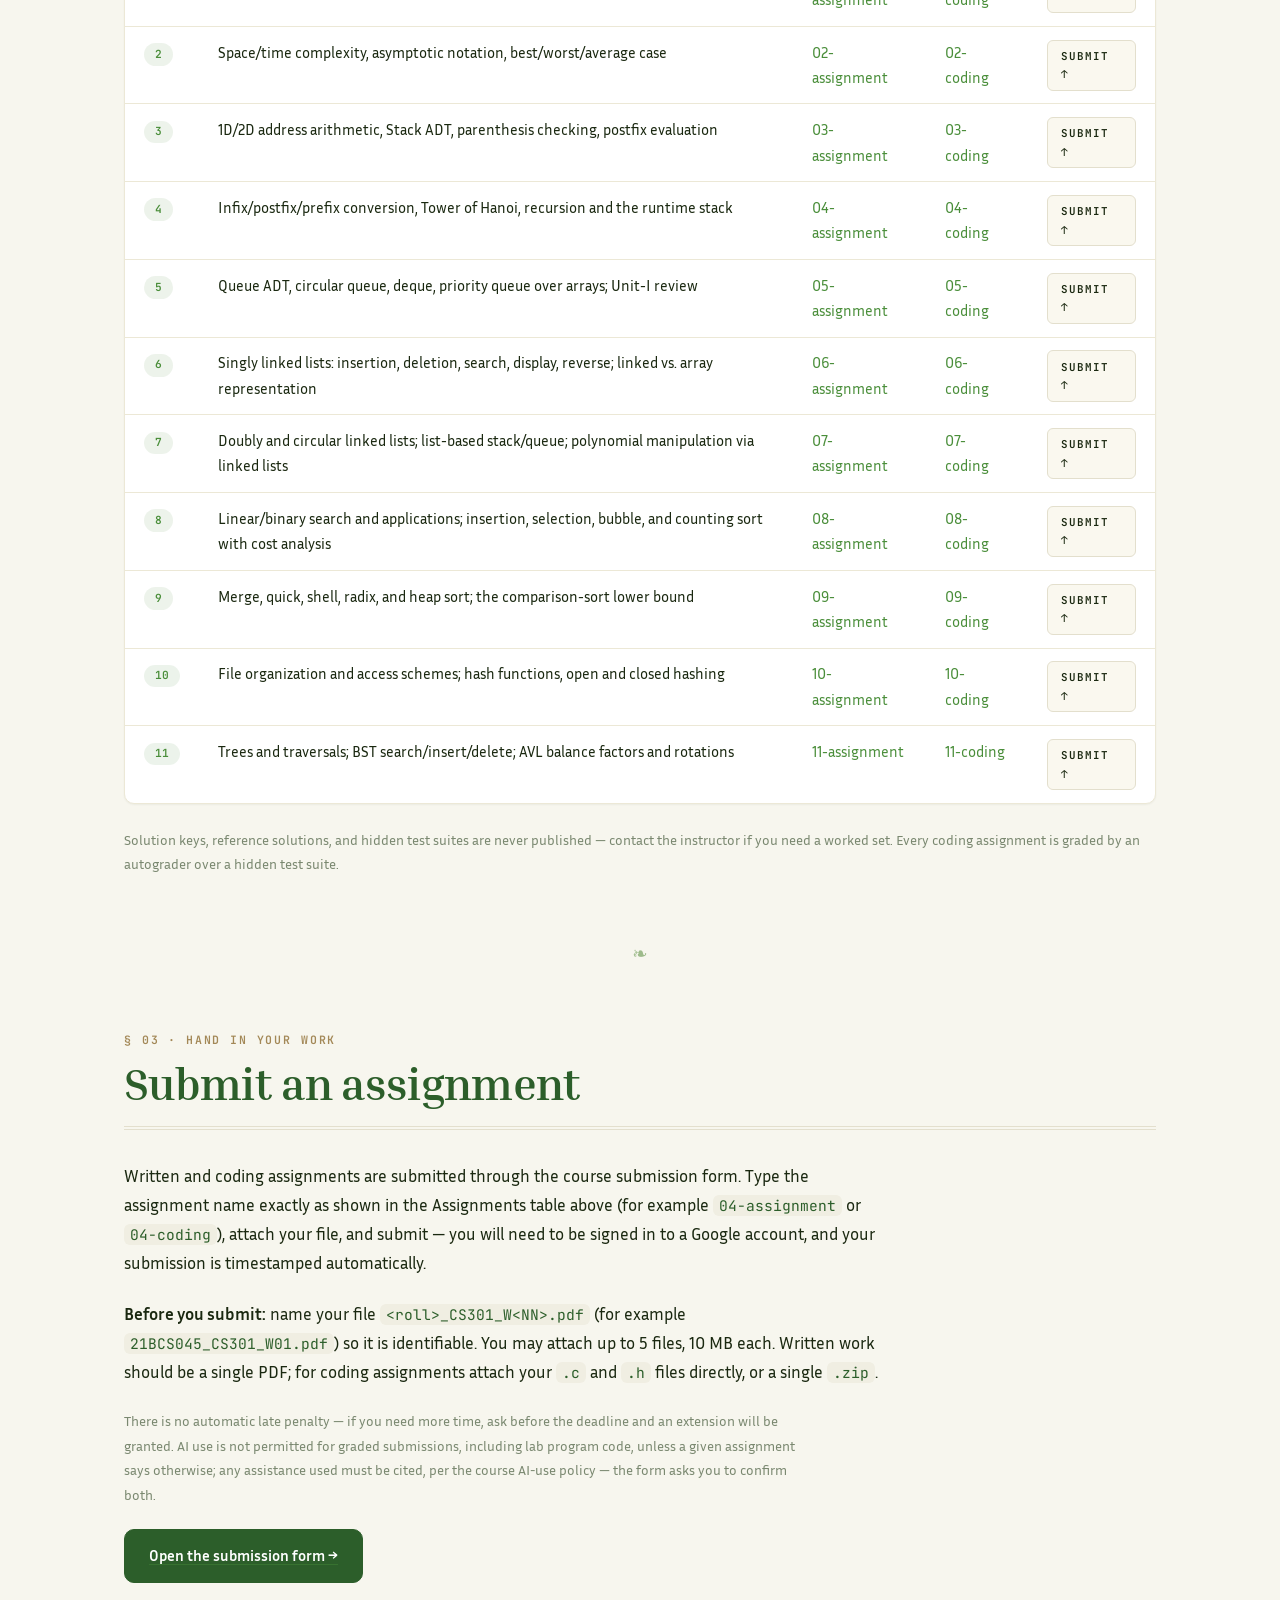
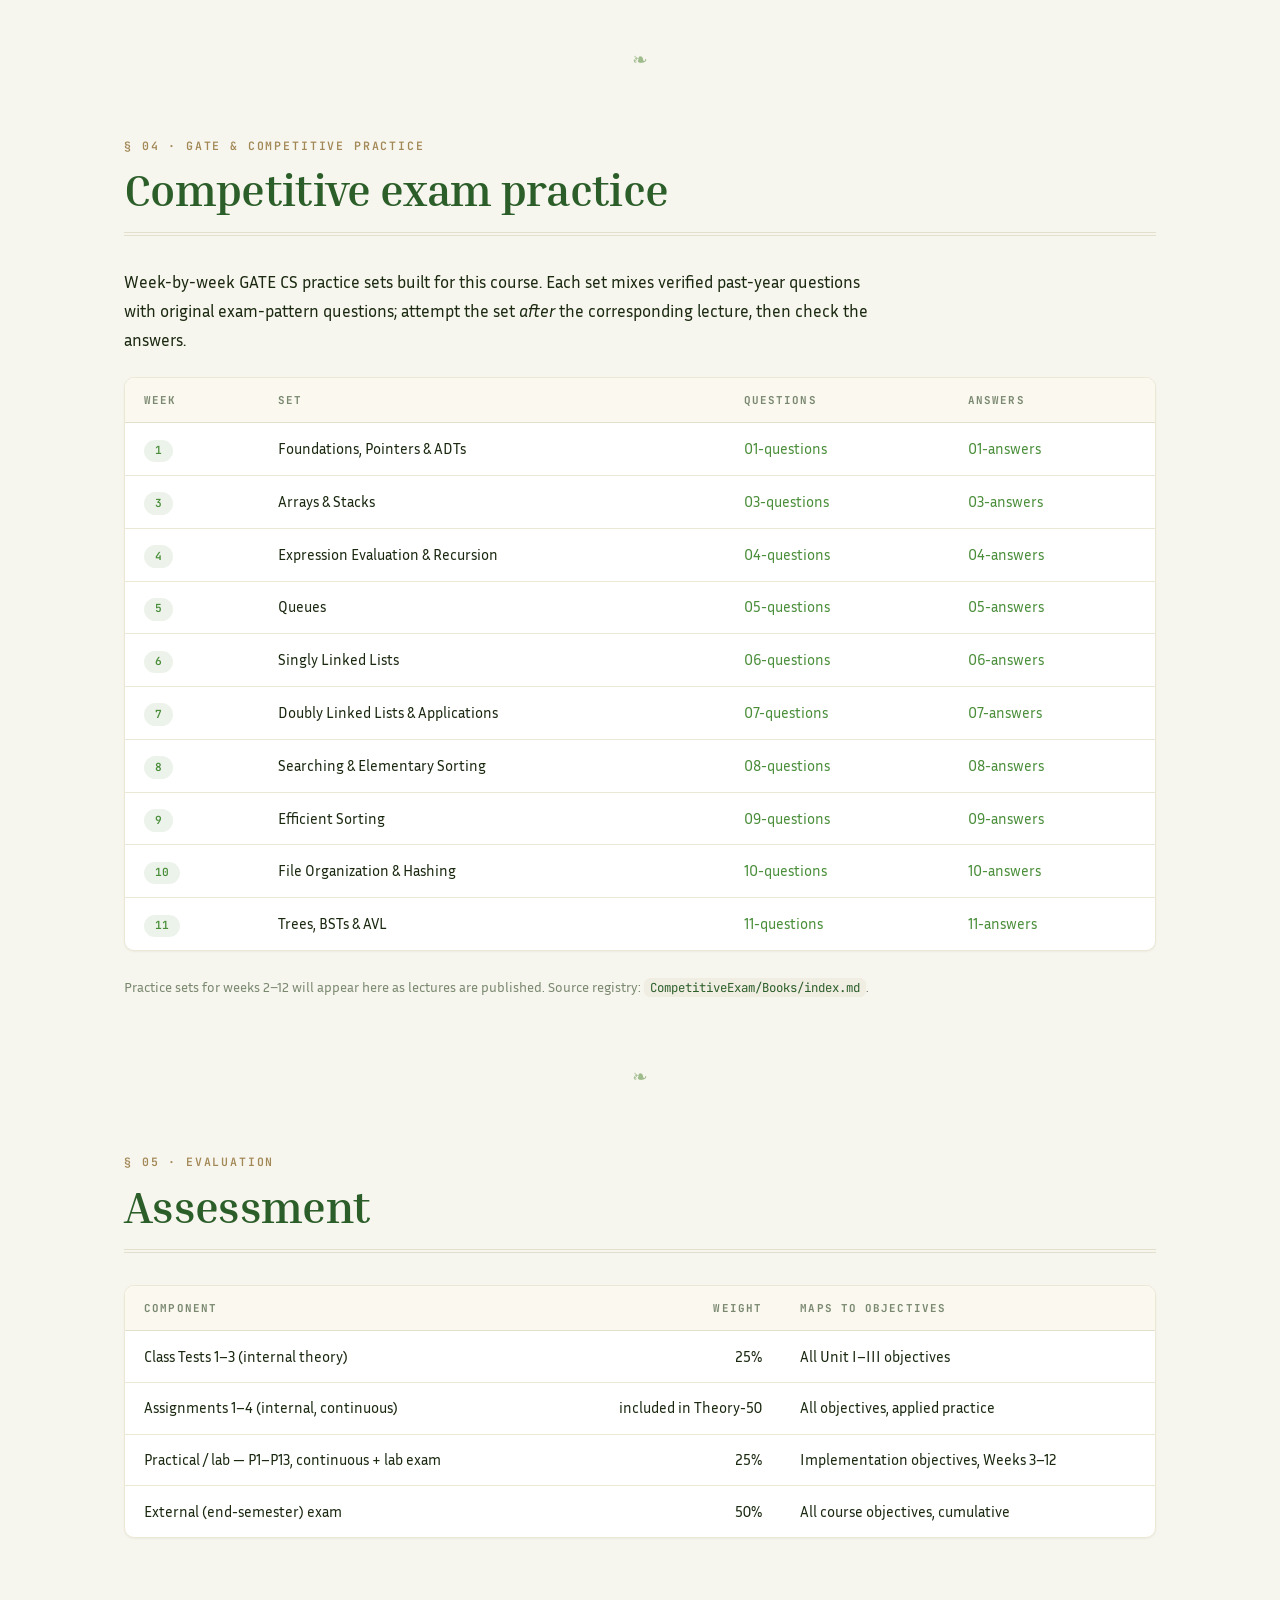
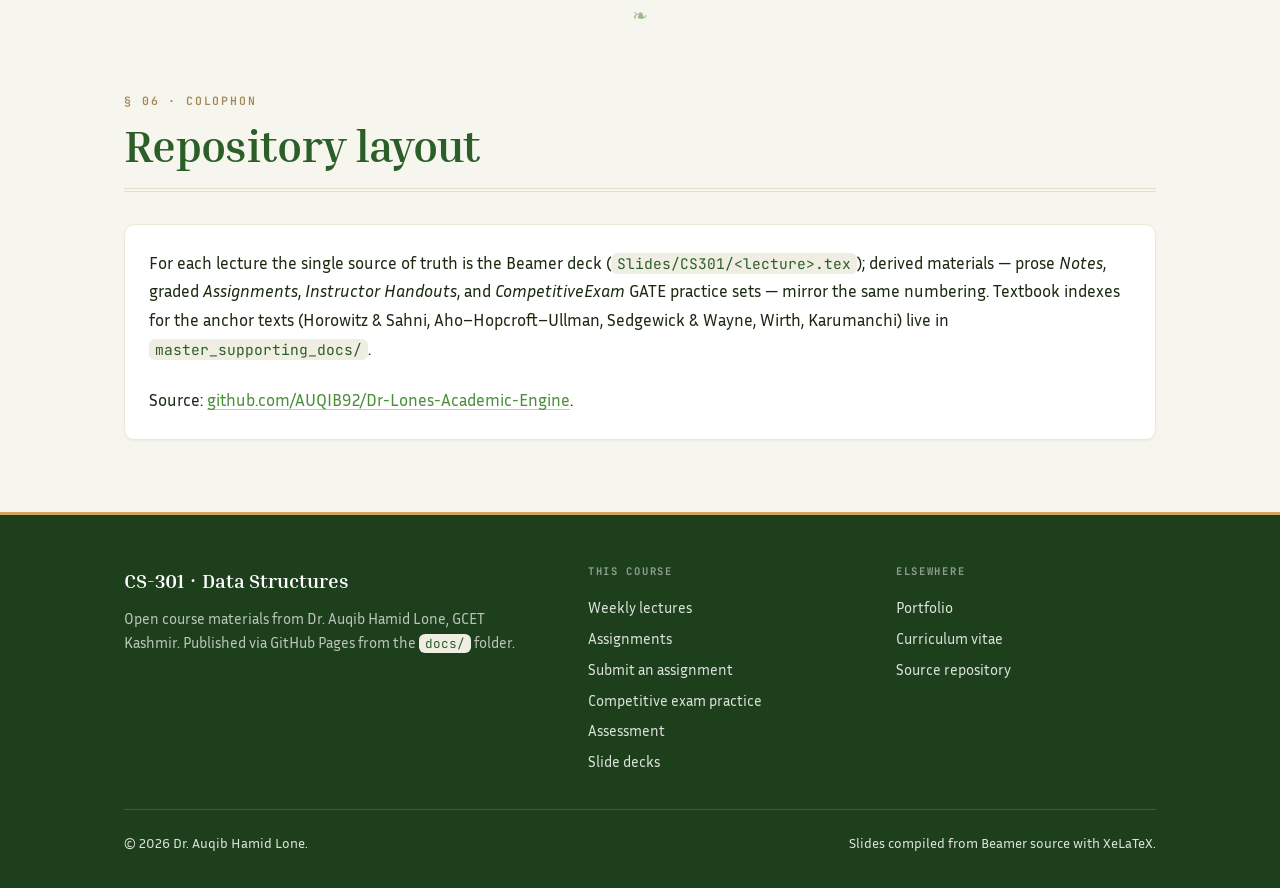
==== commit e6e00035: "Merge origin/main into cs301-weeks-10-11" ====
--- a/docs/courses/cs301/index.html
+++ b/docs/courses/cs301/index.html
@@ -452,7 +452,7 @@
             </tr>
             <tr>
               <td><span class="badge">10</span></td>
-              <td>File organization: sequential, direct, indexed sequential, hashed; hash functions, open and closed hashing</td>
+              <td>File organization and access schemes; hash functions, open and closed hashing</td>
               <td><a href="../../assignments/CS301/10-file-organization-hashing-assignment.pdf" target="_blank" rel="noopener">10-assignment</a></td>
               <td><a href="../../assignments/CS301/10-file-organization-hashing-coding-assignment.pdf" target="_blank" rel="noopener">10-coding</a></td>
               <td><a class="btn-sm ghost" href="#submit">Submit &uarr;</a></td>
